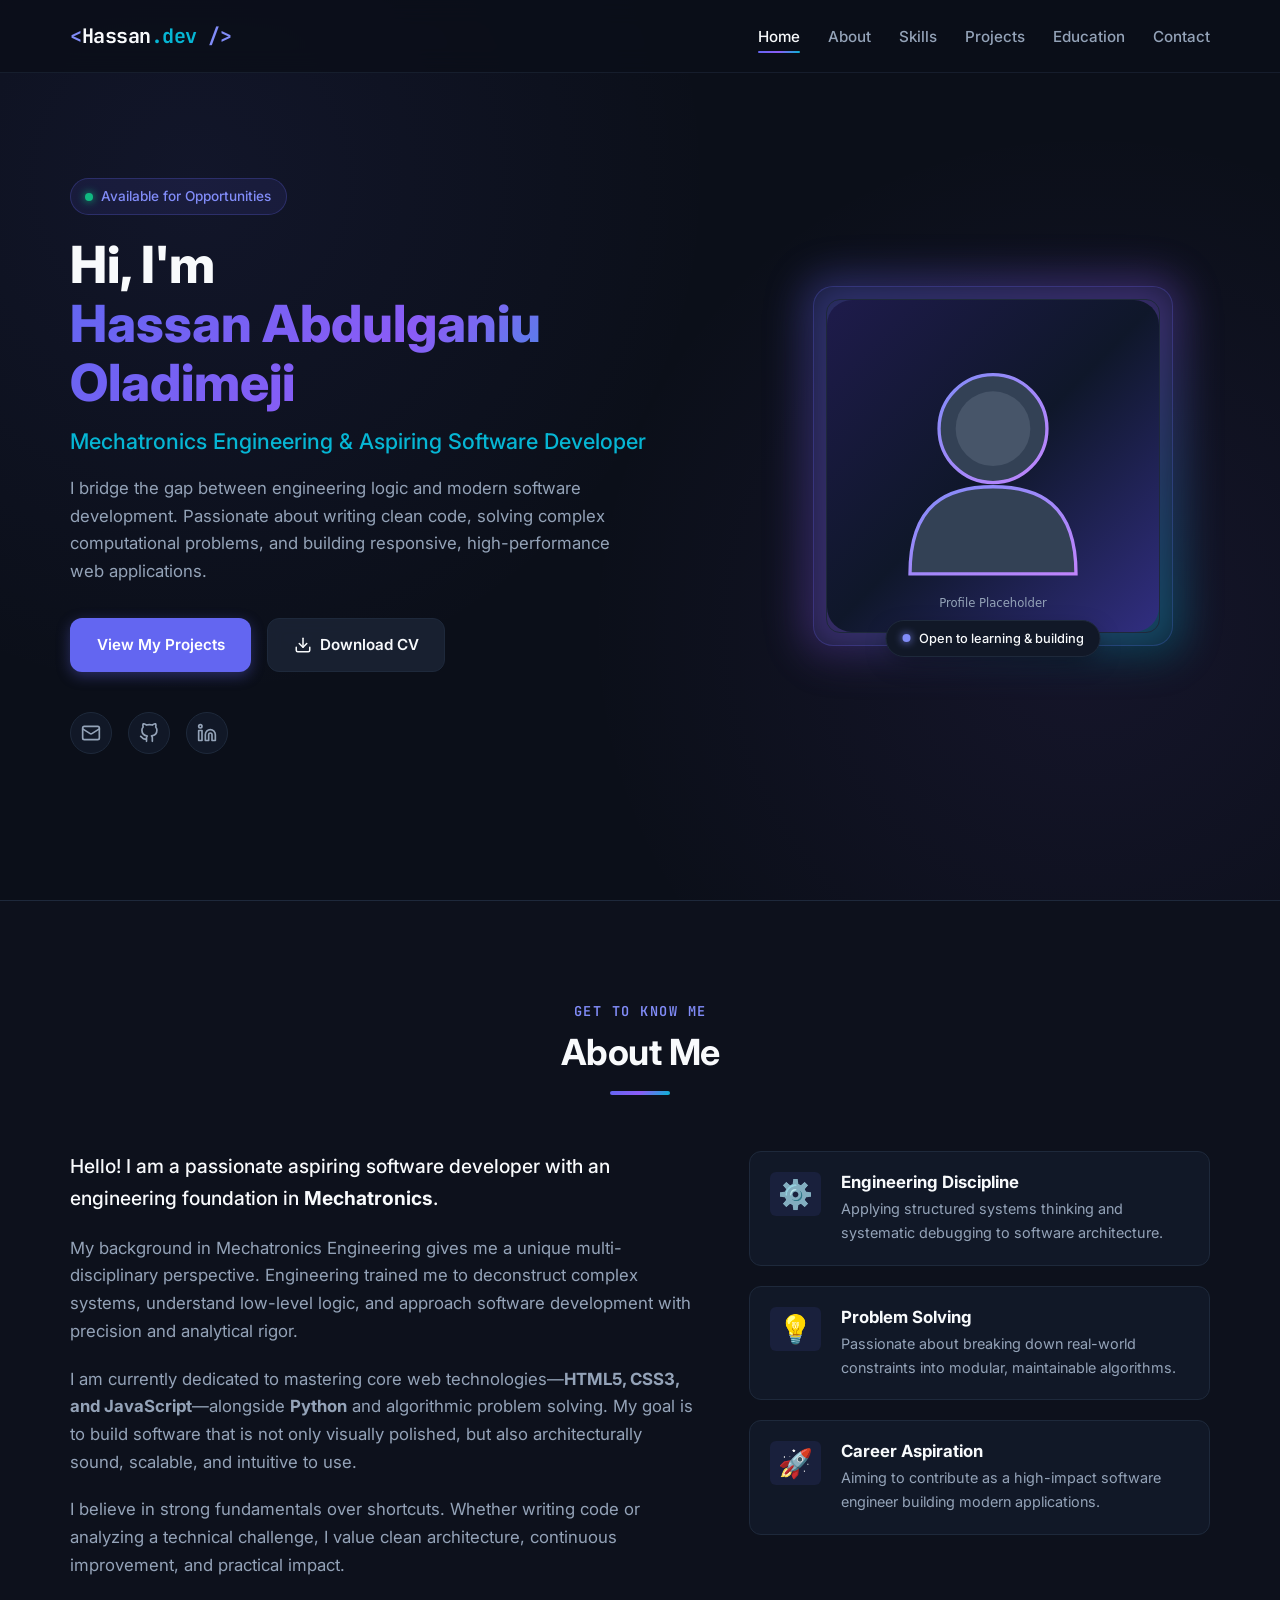
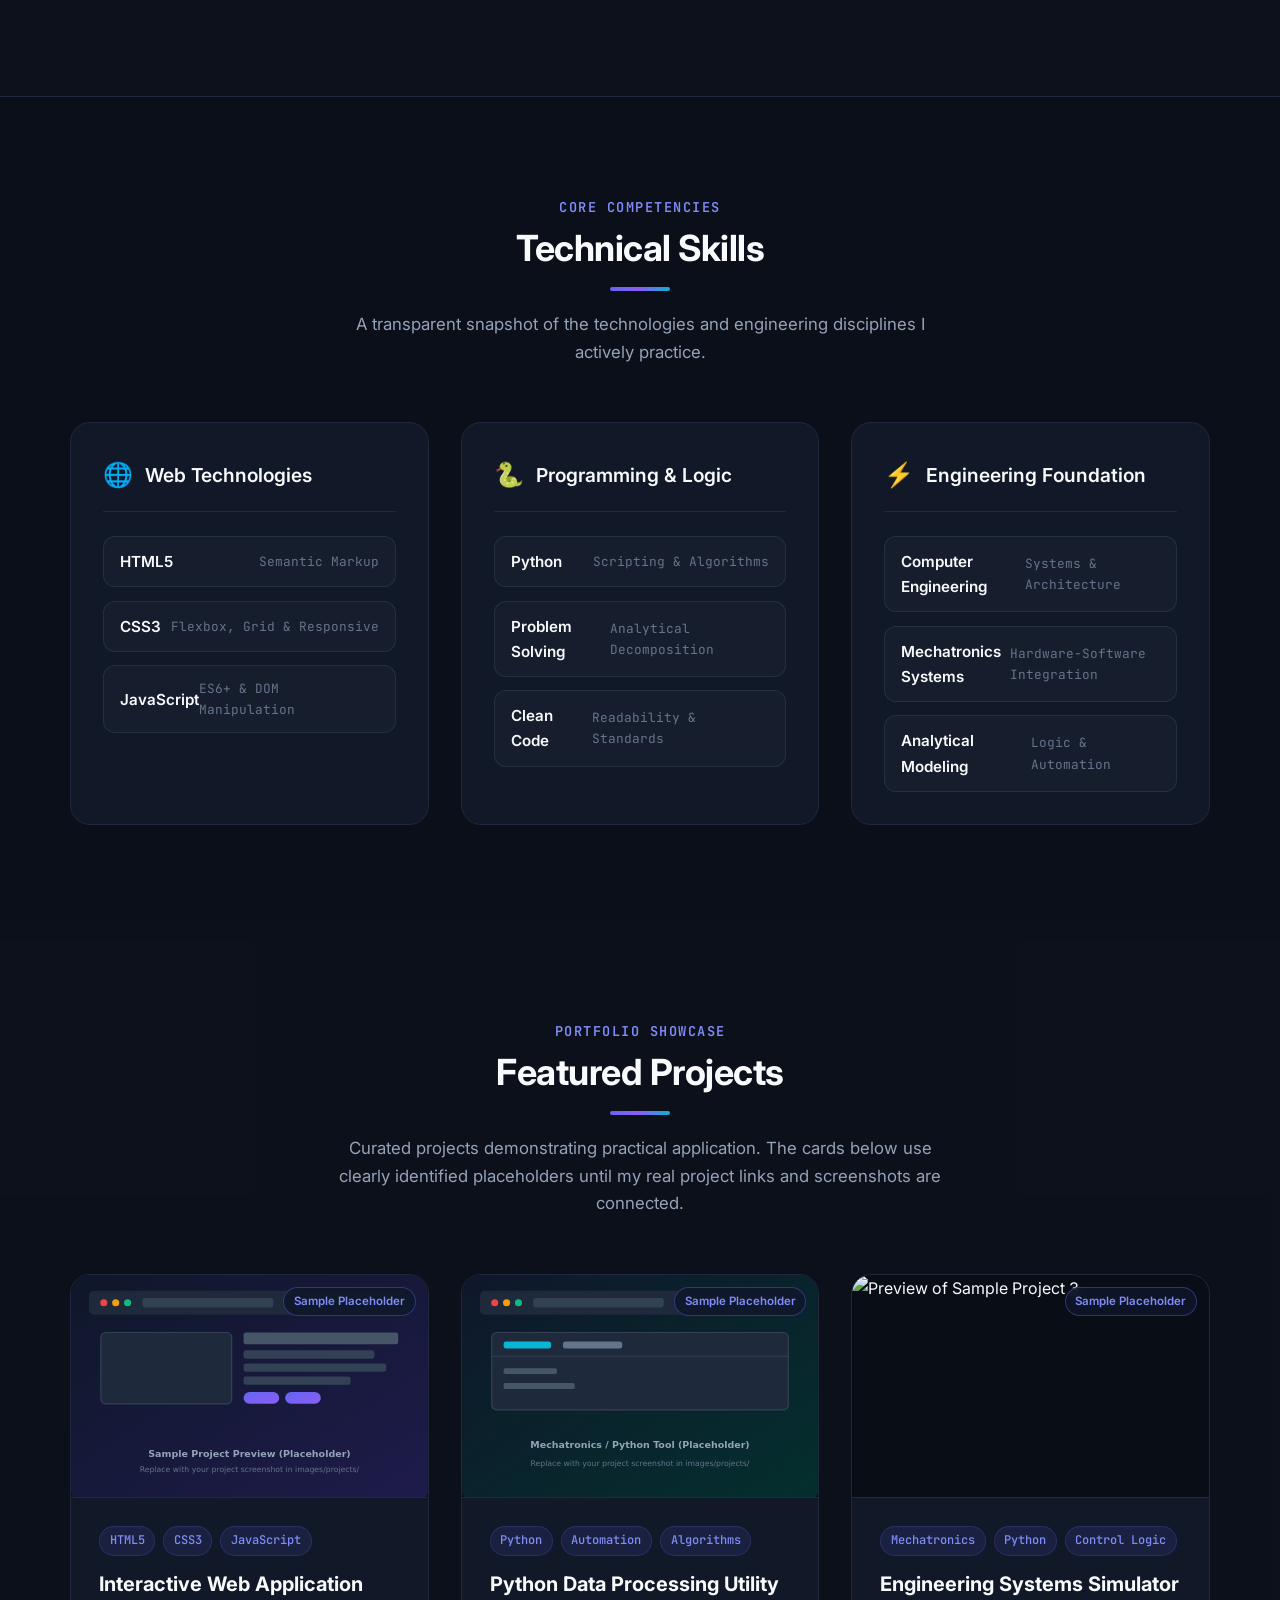
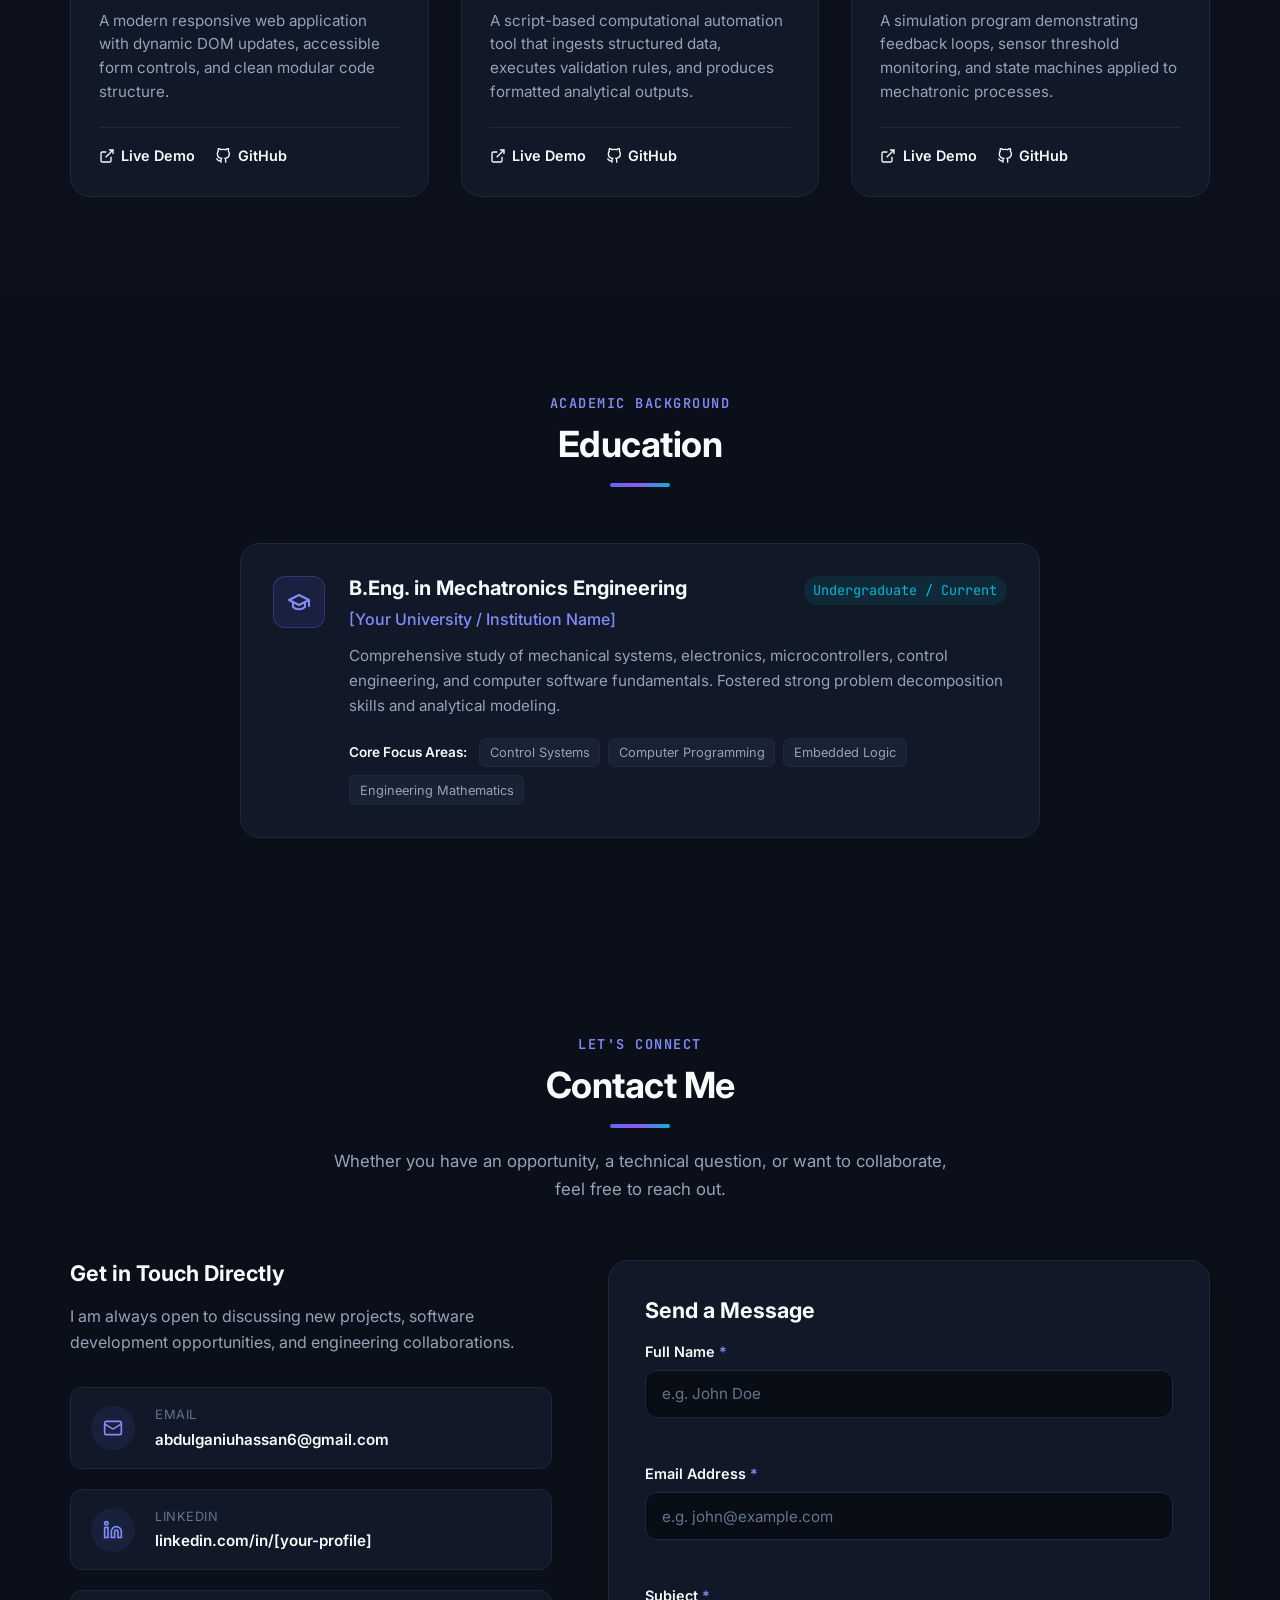
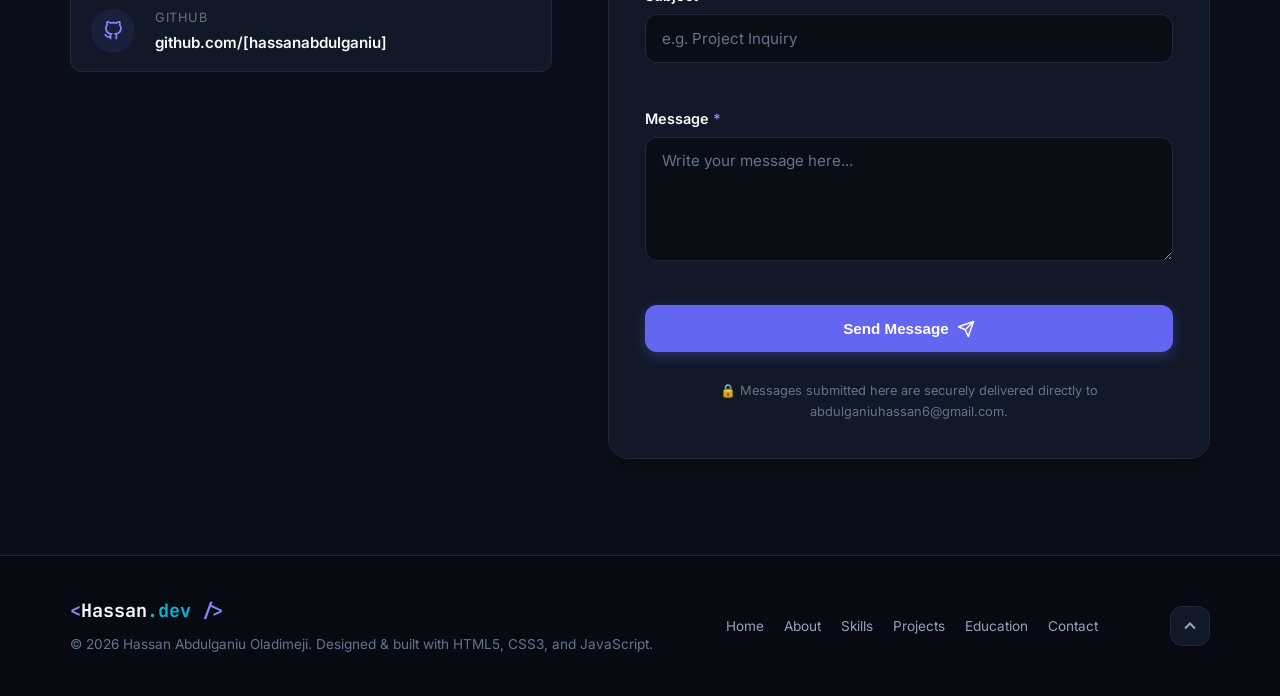
==== index.html @ 5cf3d789 "Initial commit: Personal developer portfolio website" ====
<!DOCTYPE html>
<html lang="en">
<head>
  <meta charset="UTF-8">
  <meta name="viewport" content="width=device-width, initial-scale=1.0">
  <meta name="description" content="Portfolio of Hassan Abdulganiu Oladimeji - Mechatronics Engineering & Aspiring Software Developer">
  <meta name="keywords" content="Hassan Abdulganiu Oladimeji, Portfolio, Software Developer, Mechatronics, Web Development, Python, JavaScript">
  <meta name="author" content="Hassan Abdulganiu Oladimeji">
  <title>Hassan Abdulganiu Oladimeji | Portfolio</title>
  
  <!-- Google Fonts: Inter -->
  <link rel="preconnect" href="https://fonts.googleapis.com">
  <link rel="preconnect" href="https://fonts.gstatic.com" crossorigin>
  <link href="https://fonts.googleapis.com/css2?family=Inter:wght@300;400;500;600;700;800&family=JetBrains+Mono:wght@400;500&display=swap" rel="stylesheet">
  
  <!-- Core Stylesheet -->
  <link rel="stylesheet" href="css/style.css">
</head>
<body>

  <!-- ========================================================= -->
  <!-- NAVIGATION BAR                                            -->
  <!-- ========================================================= -->
  <header class="header" id="header">
    <div class="container nav-container">
      <a href="#home" class="logo" aria-label="Homepage">
        <span class="logo-bracket">&lt;</span>Hassan<span class="logo-accent">.dev</span><span class="logo-bracket"> /&gt;</span>
      </a>

      <!-- Mobile Menu Toggle Button (Accessible) -->
      <button class="nav-toggle" id="navToggle" aria-label="Toggle navigation menu" aria-expanded="false" aria-controls="navMenu">
        <span class="hamburger-bar"></span>
        <span class="hamburger-bar"></span>
        <span class="hamburger-bar"></span>
      </button>

      <!-- Navigation Links -->
      <nav class="nav" id="navMenu">
        <ul class="nav-list">
          <li class="nav-item"><a href="#home" class="nav-link active">Home</a></li>
          <li class="nav-item"><a href="#about" class="nav-link">About</a></li>
          <li class="nav-item"><a href="#skills" class="nav-link">Skills</a></li>
          <li class="nav-item"><a href="#projects" class="nav-link">Projects</a></li>
          <li class="nav-item"><a href="#education" class="nav-link">Education</a></li>
          <li class="nav-item"><a href="#contact" class="nav-link">Contact</a></li>
        </ul>
      </nav>
    </div>
  </header>

  <main>
    <!-- ========================================================= -->
    <!-- HERO SECTION                                              -->
    <!-- ========================================================= -->
    <section class="hero-section" id="home">
      <div class="container hero-container">
        
        <div class="hero-content">
          <div class="hero-badge">
            <span class="badge-dot"></span>
            <span>Available for Opportunities</span>
          </div>

          <h1 class="hero-title">
            Hi, I'm <span class="text-gradient">Hassan Abdulganiu Oladimeji</span>
          </h1>

          <h2 class="hero-subtitle">
            Mechatronics Engineering &amp; Aspiring Software Developer
          </h2>

          <p class="hero-description">
            I bridge the gap between engineering logic and modern software development. 
            Passionate about writing clean code, solving complex computational problems, and 
            building responsive, high-performance web applications.
          </p>

          <div class="hero-actions">
            <a href="#projects" class="btn btn-primary">View My Projects</a>
            <!-- Placeholder for CV download until real CV file is added -->
            <a href="#contact" class="btn btn-secondary" id="downloadCvBtn" title="Contact me or replace with your CV file">
              <svg class="btn-icon" width="18" height="18" viewBox="0 0 24 24" fill="none" stroke="currentColor" stroke-width="2" stroke-linecap="round" stroke-linejoin="round">
                <path d="M21 15v4a2 2 0 0 1-2 2H5a2 2 0 0 1-2-2v-4"></path>
                <polyline points="7 10 12 15 17 10"></polyline>
                <line x1="12" y1="15" x2="12" y2="3"></line>
              </svg>
              Download CV
            </a>
          </div>

          <div class="hero-socials">
            <a href="https://mail.google.com/mail/?view=cm&fs=1&to=abdulganiuhassan6@gmail.com" target="_blank" rel="noopener noreferrer" class="social-link" aria-label="Send Email via Gmail" title="Send Email via Gmail">
              <svg width="20" height="20" viewBox="0 0 24 24" fill="none" stroke="currentColor" stroke-width="2" stroke-linecap="round" stroke-linejoin="round">
                <rect x="2" y="4" width="20" height="16" rx="2"></rect>
                <path d="m22 7-8.97 5.7a1.94 1.94 0 0 1-2.06 0L2 7"></path>
              </svg>
            </a>
            <!-- Placeholder links for LinkedIn & GitHub -->
            <a href="https://github.com/[your-username]" target="_blank" rel="noopener noreferrer" class="social-link" aria-label="GitHub Profile (Placeholder)">
              <svg width="20" height="20" viewBox="0 0 24 24" fill="none" stroke="currentColor" stroke-width="2" stroke-linecap="round" stroke-linejoin="round">
                <path d="M9 19c-5 1.5-5-2.5-7-3m14 6v-3.87a3.37 3.37 0 0 0-.94-2.61c3.14-.35 6.44-1.54 6.44-7A5.44 5.44 0 0 0 20 4.77 5.07 5.07 0 0 0 19.91 1S18.73.65 16 2.48a13.38 13.38 0 0 0-7 0C6.27.65 5.09 1 5.09 1A5.07 5.07 0 0 0 5 4.77a5.44 5.44 0 0 0-1.5 3.78c0 5.42 3.3 6.61 6.44 7A3.37 3.37 0 0 0 9 18.13V22"></path>
              </svg>
            </a>
            <a href="https://linkedin.com/in/[your-profile]" target="_blank" rel="noopener noreferrer" class="social-link" aria-label="LinkedIn Profile (Placeholder)">
              <svg width="20" height="20" viewBox="0 0 24 24" fill="none" stroke="currentColor" stroke-width="2" stroke-linecap="round" stroke-linejoin="round">
                <path d="M16 8a6 6 0 0 1 6 6v7h-4v-7a2 2 0 0 0-2-2 2 2 0 0 0-2 2v7h-4v-7a6 6 0 0 1 6-6z"></path>
                <rect x="2" y="9" width="4" height="12"></rect>
                <circle cx="4" cy="4" r="2"></circle>
              </svg>
            </a>
          </div>
        </div>

        <div class="hero-image-wrapper">
          <div class="profile-card">
            <div class="profile-glow"></div>
            <!-- Scalable avatar placeholder. Replace src with images/profile.jpg once available -->
            <img src="images/profile-placeholder.svg" alt="Hassan Abdulganiu Oladimeji - Developer Portrait" class="profile-img" width="360" height="360">
            <div class="profile-status-pill">
              <span class="status-indicator"></span>
              <span>Open to learning &amp; building</span>
            </div>
          </div>
        </div>

      </div>
    </section>

    <!-- ========================================================= -->
    <!-- ABOUT ME SECTION                                          -->
    <!-- ========================================================= -->
    <section class="section about-section" id="about">
      <div class="container">
        
        <div class="section-header">
          <p class="section-tag">Get To Know Me</p>
          <h2 class="section-title">About Me</h2>
          <div class="section-divider"></div>
        </div>

        <div class="about-grid">
          <div class="about-text">
            <p class="lead-text">
              Hello! I am a passionate aspiring software developer with an engineering foundation in 
              <strong>Mechatronics</strong>.
            </p>
            <p>
              My background in Mechatronics Engineering gives me a unique multi-disciplinary perspective. 
              Engineering trained me to deconstruct complex systems, understand low-level logic, and approach 
              software development with precision and analytical rigor.
            </p>
            <p>
              I am currently dedicated to mastering core web technologies—<strong>HTML5, CSS3, and JavaScript</strong>—alongside 
              <strong>Python</strong> and algorithmic problem solving. My goal is to build software that is not only 
              visually polished, but also architecturally sound, scalable, and intuitive to use.
            </p>
            <p>
              I believe in strong fundamentals over shortcuts. Whether writing code or analyzing a technical challenge, 
              I value clean architecture, continuous improvement, and practical impact.
            </p>
          </div>

          <div class="about-highlights">
            <div class="highlight-card">
              <div class="highlight-icon">⚙️</div>
              <div class="highlight-info">
                <h3>Engineering Discipline</h3>
                <p>Applying structured systems thinking and systematic debugging to software architecture.</p>
              </div>
            </div>

            <div class="highlight-card">
              <div class="highlight-icon">💡</div>
              <div class="highlight-info">
                <h3>Problem Solving</h3>
                <p>Passionate about breaking down real-world constraints into modular, maintainable algorithms.</p>
              </div>
            </div>

            <div class="highlight-card">
              <div class="highlight-icon">🚀</div>
              <div class="highlight-info">
                <h3>Career Aspiration</h3>
                <p>Aiming to contribute as a high-impact software engineer building modern applications.</p>
              </div>
            </div>
          </div>
        </div>

      </div>
    </section>

    <!-- ========================================================= -->
    <!-- SKILLS SECTION                                            -->
    <!-- ========================================================= -->
    <section class="section skills-section" id="skills">
      <div class="container">
        
        <div class="section-header">
          <p class="section-tag">Core Competencies</p>
          <h2 class="section-title">Technical Skills</h2>
          <div class="section-divider"></div>
          <p class="section-subtitle">A transparent snapshot of the technologies and engineering disciplines I actively practice.</p>
        </div>

        <div class="skills-grid">
          
          <!-- Web Development Category -->
          <div class="skill-category-card">
            <div class="category-header">
              <span class="category-icon">🌐</span>
              <h3 class="category-title">Web Technologies</h3>
            </div>
            <ul class="skill-tags-list">
              <li class="skill-pill">
                <span class="skill-name">HTML5</span>
                <span class="skill-level">Semantic Markup</span>
              </li>
              <li class="skill-pill">
                <span class="skill-name">CSS3</span>
                <span class="skill-level">Flexbox, Grid &amp; Responsive</span>
              </li>
              <li class="skill-pill">
                <span class="skill-name">JavaScript</span>
                <span class="skill-level">ES6+ &amp; DOM Manipulation</span>
              </li>
            </ul>
          </div>

          <!-- Programming & Logic Category -->
          <div class="skill-category-card">
            <div class="category-header">
              <span class="category-icon">🐍</span>
              <h3 class="category-title">Programming &amp; Logic</h3>
            </div>
            <ul class="skill-tags-list">
              <li class="skill-pill">
                <span class="skill-name">Python</span>
                <span class="skill-level">Scripting &amp; Algorithms</span>
              </li>
              <li class="skill-pill">
                <span class="skill-name">Problem Solving</span>
                <span class="skill-level">Analytical Decomposition</span>
              </li>
              <li class="skill-pill">
                <span class="skill-name">Clean Code</span>
                <span class="skill-level">Readability &amp; Standards</span>
              </li>
            </ul>
          </div>

          <!-- Engineering Category -->
          <div class="skill-category-card">
            <div class="category-header">
              <span class="category-icon">⚡</span>
              <h3 class="category-title">Engineering Foundation</h3>
            </div>
            <ul class="skill-tags-list">
              <li class="skill-pill">
                <span class="skill-name">Computer Engineering</span>
                <span class="skill-level">Systems &amp; Architecture</span>
              </li>
              <li class="skill-pill">
                <span class="skill-name">Mechatronics Systems</span>
                <span class="skill-level">Hardware-Software Integration</span>
              </li>
              <li class="skill-pill">
                <span class="skill-name">Analytical Modeling</span>
                <span class="skill-level">Logic &amp; Automation</span>
              </li>
            </ul>
          </div>

        </div>

      </div>
    </section>

    <!-- ========================================================= -->
    <!-- PROJECTS SECTION                                          -->
    <!-- ========================================================= -->
    <section class="section projects-section" id="projects">
      <div class="container">
        
        <div class="section-header">
          <p class="section-tag">Portfolio Showcase</p>
          <h2 class="section-title">Featured Projects</h2>
          <div class="section-divider"></div>
          <p class="section-subtitle">
            Curated projects demonstrating practical application. The cards below use clearly identified placeholders until my real project links and screenshots are connected.
          </p>
        </div>

        <div class="projects-grid">
          
          <!-- Project Card 1 (Sample Placeholder) -->
          <article class="project-card">
            <div class="project-thumbnail-wrapper">
              <img src="images/projects/project-1.svg" alt="Preview of Sample Project 1" class="project-img" loading="lazy">
              <span class="project-status-badge">Sample Placeholder</span>
            </div>
            <div class="project-content">
              <div class="project-tech-stack">
                <span class="tech-tag">HTML5</span>
                <span class="tech-tag">CSS3</span>
                <span class="tech-tag">JavaScript</span>
              </div>
              <h3 class="project-title">Interactive Web Application</h3>
              <p class="project-description">
                A modern responsive web application with dynamic DOM updates, accessible form controls, and clean modular code structure.
              </p>
              <div class="project-links">
                <!-- Placeholder links - to be replaced with real URLs -->
                <a href="#" class="btn-link" title="Sample Demo Link" onclick="event.preventDefault(); alert('Placeholder: Link will connect to your real live demo.');">
                  <svg width="16" height="16" viewBox="0 0 24 24" fill="none" stroke="currentColor" stroke-width="2"><path d="M18 13v6a2 2 0 0 1-2 2H5a2 2 0 0 1-2-2V8a2 2 0 0 1 2-2h6"></path><polyline points="15 3 21 3 21 9"></polyline><line x1="10" y1="14" x2="21" y2="3"></line></svg>
                  Live Demo
                </a>
                <a href="#" class="btn-link" title="Sample GitHub Link" onclick="event.preventDefault(); alert('Placeholder: Link will connect to your real GitHub repository.');">
                  <svg width="16" height="16" viewBox="0 0 24 24" fill="none" stroke="currentColor" stroke-width="2"><path d="M9 19c-5 1.5-5-2.5-7-3m14 6v-3.87a3.37 3.37 0 0 0-.94-2.61c3.14-.35 6.44-1.54 6.44-7A5.44 5.44 0 0 0 20 4.77 5.07 5.07 0 0 0 19.91 1S18.73.65 16 2.48a13.38 13.38 0 0 0-7 0C6.27.65 5.09 1 5.09 1A5.07 5.07 0 0 0 5 4.77a5.44 5.44 0 0 0-1.5 3.78c0 5.42 3.3 6.61 6.44 7A3.37 3.37 0 0 0 9 18.13V22"></path></svg>
                  GitHub
                </a>
              </div>
            </div>
          </article>

          <!-- Project Card 2 (Sample Placeholder) -->
          <article class="project-card">
            <div class="project-thumbnail-wrapper">
              <img src="images/projects/project-2.svg" alt="Preview of Sample Project 2" class="project-img" loading="lazy">
              <span class="project-status-badge">Sample Placeholder</span>
            </div>
            <div class="project-content">
              <div class="project-tech-stack">
                <span class="tech-tag">Python</span>
                <span class="tech-tag">Automation</span>
                <span class="tech-tag">Algorithms</span>
              </div>
              <h3 class="project-title">Python Data Processing Utility</h3>
              <p class="project-description">
                A script-based computational automation tool that ingests structured data, executes validation rules, and produces formatted analytical outputs.
              </p>
              <div class="project-links">
                <a href="#" class="btn-link" onclick="event.preventDefault(); alert('Placeholder: Link will connect to your real live demo.');">
                  <svg width="16" height="16" viewBox="0 0 24 24" fill="none" stroke="currentColor" stroke-width="2"><path d="M18 13v6a2 2 0 0 1-2 2H5a2 2 0 0 1-2-2V8a2 2 0 0 1 2-2h6"></path><polyline points="15 3 21 3 21 9"></polyline><line x1="10" y1="14" x2="21" y2="3"></line></svg>
                  Live Demo
                </a>
                <a href="#" class="btn-link" onclick="event.preventDefault(); alert('Placeholder: Link will connect to your real GitHub repository.');">
                  <svg width="16" height="16" viewBox="0 0 24 24" fill="none" stroke="currentColor" stroke-width="2"><path d="M9 19c-5 1.5-5-2.5-7-3m14 6v-3.87a3.37 3.37 0 0 0-.94-2.61c3.14-.35 6.44-1.54 6.44-7A5.44 5.44 0 0 0 20 4.77 5.07 5.07 0 0 0 19.91 1S18.73.65 16 2.48a13.38 13.38 0 0 0-7 0C6.27.65 5.09 1 5.09 1A5.07 5.07 0 0 0 5 4.77a5.44 5.44 0 0 0-1.5 3.78c0 5.42 3.3 6.61 6.44 7A3.37 3.37 0 0 0 9 18.13V22"></path></svg>
                  GitHub
                </a>
              </div>
            </div>
          </article>

          <!-- Project Card 3 (Sample Placeholder) -->
          <article class="project-card">
            <div class="project-thumbnail-wrapper">
              <img src="images/projects/project-3.svg" alt="Preview of Sample Project 3" class="project-img" loading="lazy">
              <span class="project-status-badge">Sample Placeholder</span>
            </div>
            <div class="project-content">
              <div class="project-tech-stack">
                <span class="tech-tag">Mechatronics</span>
                <span class="tech-tag">Python</span>
                <span class="tech-tag">Control Logic</span>
              </div>
              <h3 class="project-title">Engineering Systems Simulator</h3>
              <p class="project-description">
                A simulation program demonstrating feedback loops, sensor threshold monitoring, and state machines applied to mechatronic processes.
              </p>
              <div class="project-links">
                <a href="#" class="btn-link" onclick="event.preventDefault(); alert('Placeholder: Link will connect to your real live demo.');">
                  <svg width="16" height="16" viewBox="0 0 24 24" fill="none" stroke="currentColor" stroke-width="2"><path d="M18 13v6a2 2 0 0 1-2 2H5a2 2 0 0 1-2-2V8a2 2 0 0 1 2-2h6"></path><polyline points="15 3 21 3 21 9"></polyline><line x1="10" y1="14" x2="21" y2="3"></line></svg>
                  Live Demo
                </a>
                <a href="#" class="btn-link" onclick="event.preventDefault(); alert('Placeholder: Link will connect to your real GitHub repository.');">
                  <svg width="16" height="16" viewBox="0 0 24 24" fill="none" stroke="currentColor" stroke-width="2"><path d="M9 19c-5 1.5-5-2.5-7-3m14 6v-3.87a3.37 3.37 0 0 0-.94-2.61c3.14-.35 6.44-1.54 6.44-7A5.44 5.44 0 0 0 20 4.77 5.07 5.07 0 0 0 19.91 1S18.73.65 16 2.48a13.38 13.38 0 0 0-7 0C6.27.65 5.09 1 5.09 1A5.07 5.07 0 0 0 5 4.77a5.44 5.44 0 0 0-1.5 3.78c0 5.42 3.3 6.61 6.44 7A3.37 3.37 0 0 0 9 18.13V22"></path></svg>
                  GitHub
                </a>
              </div>
            </div>
          </article>

        </div>

      </div>
    </section>

    <!-- ========================================================= -->
    <!-- EDUCATION SECTION                                         -->
    <!-- ========================================================= -->
    <section class="section education-section" id="education">
      <div class="container">
        
        <div class="section-header">
          <p class="section-tag">Academic Background</p>
          <h2 class="section-title">Education</h2>
          <div class="section-divider"></div>
        </div>

        <div class="education-wrapper">
          <div class="education-card">
            <div class="education-icon-box">
              <svg width="24" height="24" viewBox="0 0 24 24" fill="none" stroke="currentColor" stroke-width="2" stroke-linecap="round" stroke-linejoin="round">
                <path d="M22 10v6M2 10l10-5 10 5-10 5z"></path>
                <path d="M6 12v5c3 3 9 3 12 0v-5"></path>
              </svg>
            </div>
            
            <div class="education-content">
              <div class="education-heading">
                <!-- Replace [Degree Title] and [Institution Name] with your exact degree details -->
                <h3 class="degree-title">B.Eng. in Mechatronics Engineering</h3>
                <span class="education-period">Undergraduate / Current</span>
              </div>
              <h4 class="institution-name">[Your University / Institution Name]</h4>
              <p class="education-description">
                Comprehensive study of mechanical systems, electronics, microcontrollers, control engineering, 
                and computer software fundamentals. Fostered strong problem decomposition skills and analytical modeling.
              </p>
              <div class="coursework-tags">
                <span class="coursework-label">Core Focus Areas:</span>
                <span class="cw-tag">Control Systems</span>
                <span class="cw-tag">Computer Programming</span>
                <span class="cw-tag">Embedded Logic</span>
                <span class="cw-tag">Engineering Mathematics</span>
              </div>
            </div>
          </div>
        </div>

      </div>
    </section>

    <!-- ========================================================= -->
    <!-- CONTACT SECTION                                           -->
    <!-- ========================================================= -->
    <section class="section contact-section" id="contact">
      <div class="container">
        
        <div class="section-header">
          <p class="section-tag">Let's Connect</p>
          <h2 class="section-title">Contact Me</h2>
          <div class="section-divider"></div>
          <p class="section-subtitle">
            Whether you have an opportunity, a technical question, or want to collaborate, feel free to reach out.
          </p>
        </div>

        <div class="contact-grid">
          
          <!-- Contact Info Channels -->
          <div class="contact-info">
            <h3 class="contact-subtitle">Get in Touch Directly</h3>
            <p class="contact-text">
              I am always open to discussing new projects, software development opportunities, and engineering collaborations.
            </p>

            <div class="contact-methods">
              <div class="method-card">
                <div class="method-icon">
                  <svg width="20" height="20" viewBox="0 0 24 24" fill="none" stroke="currentColor" stroke-width="2">
                    <rect x="2" y="4" width="20" height="16" rx="2"></rect>
                    <path d="m22 7-8.97 5.7a1.94 1.94 0 0 1-2.06 0L2 7"></path>
                  </svg>
                </div>
                <div>
                  <span class="method-label">Email</span>
                  <a href="https://mail.google.com/mail/?view=cm&fs=1&to=abdulganiuhassan6@gmail.com" target="_blank" rel="noopener noreferrer" class="method-value" title="Open Gmail composer">abdulganiuhassan6@gmail.com</a>
                </div>
              </div>

              <div class="method-card">
                <div class="method-icon">
                  <svg width="20" height="20" viewBox="0 0 24 24" fill="none" stroke="currentColor" stroke-width="2">
                    <path d="M16 8a6 6 0 0 1 6 6v7h-4v-7a2 2 0 0 0-2-2 2 2 0 0 0-2 2v7h-4v-7a6 6 0 0 1 6-6z"></path>
                    <rect x="2" y="9" width="4" height="12"></rect>
                    <circle cx="4" cy="4" r="2"></circle>
                  </svg>
                </div>
                <div>
                  <span class="method-label">LinkedIn</span>
                  <!-- Placeholder: update with your LinkedIn profile URL -->
                  <a href="https://linkedin.com/in/[your-profile]" target="_blank" rel="noopener noreferrer" class="method-value">
                    linkedin.com/in/[your-profile]
                  </a>
                </div>
              </div>

              <div class="method-card">
                <div class="method-icon">
                  <svg width="20" height="20" viewBox="0 0 24 24" fill="none" stroke="currentColor" stroke-width="2">
                    <path d="M9 19c-5 1.5-5-2.5-7-3m14 6v-3.87a3.37 3.37 0 0 0-.94-2.61c3.14-.35 6.44-1.54 6.44-7A5.44 5.44 0 0 0 20 4.77 5.07 5.07 0 0 0 19.91 1S18.73.65 16 2.48a13.38 13.38 0 0 0-7 0C6.27.65 5.09 1 5.09 1A5.07 5.07 0 0 0 5 4.77a5.44 5.44 0 0 0-1.5 3.78c0 5.42 3.3 6.61 6.44 7A3.37 3.37 0 0 0 9 18.13V22"></path>
                  </svg>
                </div>
                <div>
                  <span class="method-label">GitHub</span>
                  <!-- Placeholder: update with your GitHub profile URL -->
                  <a href="https://github.com/[your-username]" target="_blank" rel="noopener noreferrer" class="method-value">
                    github.com/[hassanabdulganiu]
                  </a>
                </div>
              </div>
            </div>
          </div>

          <!-- Contact Form with Client-Side Validation -->
          <div class="contact-form-wrapper">
            <h3 class="contact-subtitle">Send a Message</h3>
            
            <form id="contactForm" class="contact-form" novalidate>
              <div class="form-group">
                <label for="userName">Full Name <span class="required-indicator">*</span></label>
                <input type="text" id="userName" name="name" class="form-control" placeholder="e.g. John Doe" required autocomplete="name">
                <span class="error-message" id="nameError"></span>
              </div>

              <div class="form-group">
                <label for="userEmail">Email Address <span class="required-indicator">*</span></label>
                <input type="email" id="userEmail" name="email" class="form-control" placeholder="e.g. john@example.com" required autocomplete="email">
                <span class="error-message" id="emailError"></span>
              </div>

              <div class="form-group">
                <label for="userSubject">Subject <span class="required-indicator">*</span></label>
                <input type="text" id="userSubject" name="subject" class="form-control" placeholder="e.g. Project Inquiry" required>
                <span class="error-message" id="subjectError"></span>
              </div>

              <div class="form-group">
                <label for="userMessage">Message <span class="required-indicator">*</span></label>
                <textarea id="userMessage" name="message" rows="5" class="form-control" placeholder="Write your message here..." required></textarea>
                <span class="error-message" id="messageError"></span>
              </div>

              <button type="submit" class="btn btn-primary btn-block" id="submitBtn">
                <span>Send Message</span>
                <svg width="18" height="18" viewBox="0 0 24 24" fill="none" stroke="currentColor" stroke-width="2" stroke-linecap="round" stroke-linejoin="round">
                  <line x1="22" y1="2" x2="11" y2="13"></line>
                  <polygon points="22 2 15 22 11 13 2 9 22 2"></polygon>
                </svg>
              </button>

              <!-- Form status feedback element -->
              <div id="formStatus" class="form-status" role="alert" aria-live="polite"></div>

              <p class="form-disclaimer">
                🔒 Messages submitted here are securely delivered directly to abdulganiuhassan6@gmail.com.
              </p>
            </form>
          </div>

        </div>

      </div>
    </section>
  </main>

  <!-- ========================================================= -->
  <!-- FOOTER                                                    -->
  <!-- ========================================================= -->
  <footer class="footer">
    <div class="container footer-container">
      <div class="footer-left">
        <a href="#home" class="footer-logo">
          <span class="logo-bracket">&lt;</span>Hassan<span class="logo-accent">.dev</span><span class="logo-bracket"> /&gt;</span>
        </a>
        <p class="footer-copy">
          &copy; 2026 Hassan Abdulganiu Oladimeji. Designed &amp; built with HTML5, CSS3, and JavaScript.
        </p>
      </div>

      <div class="footer-links">
        <a href="#home" class="footer-nav-link">Home</a>
        <a href="#about" class="footer-nav-link">About</a>
        <a href="#skills" class="footer-nav-link">Skills</a>
        <a href="#projects" class="footer-nav-link">Projects</a>
        <a href="#education" class="footer-nav-link">Education</a>
        <a href="#contact" class="footer-nav-link">Contact</a>
      </div>

      <a href="#home" class="back-to-top" aria-label="Back to top of page" title="Back to top">
        <svg width="20" height="20" viewBox="0 0 24 24" fill="none" stroke="currentColor" stroke-width="2.5">
          <polyline points="18 15 12 9 6 15"></polyline>
        </svg>
      </a>
    </div>
  </footer>

  <!-- Core JavaScript -->
  <script src="js/script.js"></script>
</body>
</html>
---- css/style.css ----
/* ==========================================================================
   PORTFOLIO DESIGN SYSTEM & STYLESHEET
   Author: Hassan Abdulganiu Oladimeji
   Tech: Pure CSS3 (Variables, Flexbox, Grid, Glassmorphism, Micro-interactions)
   ========================================================================== */

/* --------------------------------------------------------------------------
   1. CSS RESET & GLOBAL DEFAULTS
   -------------------------------------------------------------------------- */
*,
*::before,
*::after {
  margin: 0;
  padding: 0;
  box-sizing: border-box;
}

html {
  font-size: 16px;
  scroll-behavior: smooth;
  scroll-padding-top: 5rem; /* Prevents sticky nav from overlapping section titles */
  color-scheme: dark;
}

body {
  font-family: 'Inter', -apple-system, BlinkMacSystemFont, "Segoe UI", Roboto, sans-serif;
  background-color: var(--color-bg);
  color: var(--color-text-main);
  line-height: 1.65;
  overflow-x: hidden;
  -webkit-font-smoothing: antialiased;
  -moz-osx-font-smoothing: grayscale;
}

/* --------------------------------------------------------------------------
   2. DESIGN TOKENS (CSS VARIABLES)
   Centralizing colors, fonts, and transitions for easy maintenance.
   -------------------------------------------------------------------------- */
:root {
  /* Background Color Palette */
  --color-bg: #0b0f19;              /* Deep Midnight Navy */
  --color-surface: #111827;         /* Card background (Tailwind Slate 900) */
  --color-surface-hover: #1f2937;   /* Elevated card state on hover */
  --color-nav-bg: rgba(11, 15, 25, 0.85); /* Semi-transparent navbar */

  /* Accent & Gradient Palette */
  --color-primary: #6366f1;         /* Electric Indigo */
  --color-primary-light: #818cf8;   /* Light Indigo */
  --color-secondary: #8b5cf6;       /* Vibrant Purple */
  --color-cyan: #06b6d4;            /* Tech Cyan */
  --color-gradient: linear-gradient(135deg, #6366f1 0%, #8b5cf6 50%, #06b6d4 100%);
  --color-glow: rgba(99, 102, 241, 0.25);

  /* Typography Colors */
  --color-text-main: #f8fafc;       /* Crisp White */
  --color-text-muted: #94a3b8;      /* Muted Slate Gray */
  --color-text-dim: #64748b;        /* Darker Slate Gray */

  /* Borders & Dividers */
  --color-border: #1e293b;          /* Subtle Slate Border */
  --color-border-hover: rgba(99, 102, 241, 0.4);

  /* Status Colors */
  --color-success: #10b981;
  --color-error: #ef4444;

  /* Fonts */
  --font-mono: 'JetBrains Mono', Consolas, Monaco, monospace;

  /* Shadows */
  --shadow-sm: 0 2px 8px rgba(0, 0, 0, 0.3);
  --shadow-md: 0 8px 24px -4px rgba(0, 0, 0, 0.4);
  --shadow-lg: 0 16px 36px -6px rgba(0, 0, 0, 0.6);
  --shadow-glow: 0 0 30px rgba(99, 102, 241, 0.2);

  /* Border Radius */
  --radius-sm: 6px;
  --radius-md: 12px;
  --radius-lg: 20px;
  --radius-full: 9999px;

  /* Transitions */
  --transition-fast: 0.2s ease;
  --transition-normal: 0.3s cubic-bezier(0.4, 0, 0.2, 1);
}

/* --------------------------------------------------------------------------
   3. TYPOGRAPHY & REUSABLE BASE ELEMENTS
   -------------------------------------------------------------------------- */
h1, h2, h3, h4 {
  color: var(--color-text-main);
  font-weight: 700;
  line-height: 1.25;
}

p {
  color: var(--color-text-muted);
}

a {
  color: inherit;
  text-decoration: none;
  transition: color var(--transition-fast);
}

ul {
  list-style: none;
}

img {
  max-width: 100%;
  height: auto;
  display: block;
}

/* Container limits line width and centers content */
.container {
  width: 90%;
  max-width: 1140px;
  margin: 0 auto;
}

/* Section Spacing */
.section {
  padding: 6rem 0;
  position: relative;
}

/* Section Header Component */
.section-header {
  text-align: center;
  margin-bottom: 3.5rem;
}

.section-tag {
  display: inline-block;
  font-family: var(--font-mono);
  font-size: 0.85rem;
  font-weight: 600;
  color: var(--color-primary-light);
  text-transform: uppercase;
  letter-spacing: 1.5px;
  margin-bottom: 0.5rem;
}

.section-title {
  font-size: 2.25rem;
  letter-spacing: -0.5px;
}

.section-divider {
  width: 60px;
  height: 4px;
  background: var(--color-gradient);
  margin: 1rem auto 0;
  border-radius: var(--radius-full);
}

.section-subtitle {
  max-width: 620px;
  margin: 1.25rem auto 0;
  font-size: 1.05rem;
  color: var(--color-text-muted);
}

/* Gradient Text Effect */
.text-gradient {
  background: var(--color-gradient);
  -webkit-background-clip: text;
  -webkit-text-fill-color: transparent;
  display: inline-block;
}

/* --------------------------------------------------------------------------
   4. BUTTONS & INTERACTIVE ELEMENTS
   -------------------------------------------------------------------------- */
.btn {
  display: inline-flex;
  align-items: center;
  justify-content: center;
  gap: 0.5rem;
  font-weight: 600;
  font-size: 0.95rem;
  padding: 0.85rem 1.6rem;
  border-radius: var(--radius-md);
  cursor: pointer;
  border: 1px solid transparent;
  transition: all var(--transition-normal);
  white-space: nowrap;
}

.btn-primary {
  background: var(--color-primary);
  color: #ffffff;
  box-shadow: 0 4px 14px rgba(99, 102, 241, 0.35);
}

.btn-primary:hover {
  background: #4f46e5;
  transform: translateY(-2px);
  box-shadow: 0 8px 22px rgba(99, 102, 241, 0.45);
}

.btn-secondary {
  background: rgba(30, 41, 59, 0.7);
  color: var(--color-text-main);
  border-color: var(--color-border);
  backdrop-filter: blur(8px);
}

.btn-secondary:hover {
  background: var(--color-surface-hover);
  border-color: var(--color-primary-light);
  transform: translateY(-2px);
  color: #ffffff;
}

.btn-block {
  width: 100%;
}

.btn-icon {
  flex-shrink: 0;
}

/* --------------------------------------------------------------------------
   5. HEADER & NAVIGATION (Glassmorphism & Sticky)
   -------------------------------------------------------------------------- */
.header {
  position: fixed;
  top: 0;
  left: 0;
  width: 100%;
  z-index: 1000;
  background-color: var(--color-nav-bg);
  backdrop-filter: blur(12px);
  -webkit-backdrop-filter: blur(12px);
  border-bottom: 1px solid rgba(30, 41, 59, 0.6);
  transition: all var(--transition-normal);
}

.nav-container {
  display: flex;
  align-items: center;
  justify-content: space-between;
  height: 4.5rem;
}

/* Logo styling */
.logo {
  font-family: var(--font-mono);
  font-size: 1.25rem;
  font-weight: 700;
  color: var(--color-text-main);
  letter-spacing: -0.5px;
}

.logo-bracket {
  color: var(--color-primary-light);
}

.logo-accent {
  color: var(--color-cyan);
}

/* Nav Menu */
.nav-list {
  display: flex;
  align-items: center;
  gap: 1.75rem;
}

.nav-link {
  font-size: 0.95rem;
  font-weight: 500;
  color: var(--color-text-muted);
  position: relative;
  padding: 0.25rem 0;
}

.nav-link::after {
  content: '';
  position: absolute;
  bottom: -3px;
  left: 0;
  width: 0%;
  height: 2px;
  background: var(--color-gradient);
  transition: width var(--transition-fast);
  border-radius: var(--radius-full);
}

.nav-link:hover,
.nav-link.active {
  color: var(--color-text-main);
}

.nav-link:hover::after,
.nav-link.active::after {
  width: 100%;
}

/* Mobile Toggle Hamburger Button (Hidden by default on Desktop) */
.nav-toggle {
  display: none;
  background: transparent;
  border: none;
  cursor: pointer;
  padding: 0.5rem;
  flex-direction: column;
  gap: 6px;
  z-index: 1001;
}

.hamburger-bar {
  display: block;
  width: 26px;
  height: 2px;
  background-color: var(--color-text-main);
  border-radius: 2px;
  transition: transform var(--transition-normal), opacity var(--transition-normal);
}

/* --------------------------------------------------------------------------
   6. HERO SECTION
   -------------------------------------------------------------------------- */
.hero-section {
  min-height: 100vh;
  display: flex;
  align-items: center;
  padding-top: 6rem;
  padding-bottom: 4rem;
  background: radial-gradient(circle at 15% 20%, rgba(99, 102, 241, 0.08) 0%, transparent 40%),
              radial-gradient(circle at 85% 70%, rgba(139, 92, 246, 0.08) 0%, transparent 40%);
}

.hero-container {
  display: grid;
  grid-template-columns: 1.2fr 0.8fr;
  align-items: center;
  gap: 3.5rem;
}

.hero-badge {
  display: inline-flex;
  align-items: center;
  gap: 0.5rem;
  background: rgba(99, 102, 241, 0.1);
  border: 1px solid rgba(99, 102, 241, 0.25);
  padding: 0.4rem 0.9rem;
  border-radius: var(--radius-full);
  font-size: 0.85rem;
  font-weight: 500;
  color: var(--color-primary-light);
  margin-bottom: 1.25rem;
}

.badge-dot {
  width: 8px;
  height: 8px;
  background-color: var(--color-success);
  border-radius: 50%;
  box-shadow: 0 0 8px var(--color-success);
}

.hero-title {
  font-size: clamp(2.2rem, 4vw, 3.25rem);
  font-weight: 800;
  line-height: 1.15;
  margin-bottom: 1rem;
}

.hero-subtitle {
  font-size: 1.35rem;
  font-weight: 500;
  color: var(--color-cyan);
  margin-bottom: 1.25rem;
}

.hero-description {
  font-size: 1.05rem;
  max-width: 540px;
  margin-bottom: 2rem;
  color: var(--color-text-muted);
}

.hero-actions {
  display: flex;
  flex-wrap: wrap;
  gap: 1rem;
  margin-bottom: 2.5rem;
}

.hero-socials {
  display: flex;
  align-items: center;
  gap: 1rem;
}

.social-link {
  display: flex;
  align-items: center;
  justify-content: center;
  width: 42px;
  height: 42px;
  border-radius: 50%;
  background: var(--color-surface);
  border: 1px solid var(--color-border);
  color: var(--color-text-muted);
  transition: all var(--transition-normal);
}

.social-link:hover {
  color: #ffffff;
  border-color: var(--color-primary-light);
  background: var(--color-primary);
  transform: translateY(-3px);
  box-shadow: var(--shadow-glow);
}

/* Profile Photo Container */
.hero-image-wrapper {
  display: flex;
  justify-content: center;
  position: relative;
}

.profile-card {
  position: relative;
  width: 100%;
  max-width: 360px;
  border-radius: var(--radius-lg);
  padding: 12px;
  background: rgba(17, 24, 39, 0.7);
  border: 1px solid rgba(99, 102, 241, 0.25);
  box-shadow: var(--shadow-lg);
  backdrop-filter: blur(10px);
}

.profile-glow {
  position: absolute;
  top: -10px;
  left: -10px;
  right: -10px;
  bottom: -10px;
  background: var(--color-gradient);
  border-radius: calc(var(--radius-lg) + 6px);
  z-index: -1;
  opacity: 0.35;
  filter: blur(20px);
  transition: opacity var(--transition-normal);
}

.profile-card:hover .profile-glow {
  opacity: 0.6;
}

.profile-img {
  width: 100%;
  aspect-ratio: 1 / 1;
  object-fit: cover;
  border-radius: calc(var(--radius-lg) - 6px);
  border: 1px solid var(--color-border);
}

.profile-status-pill {
  position: absolute;
  bottom: -12px;
  left: 50%;
  transform: translateX(-50%);
  display: flex;
  align-items: center;
  gap: 0.5rem;
  background: var(--color-surface);
  border: 1px solid var(--color-border);
  padding: 0.45rem 1rem;
  border-radius: var(--radius-full);
  font-size: 0.8rem;
  font-weight: 500;
  color: var(--color-text-main);
  box-shadow: var(--shadow-md);
  white-space: nowrap;
}

.status-indicator {
  width: 8px;
  height: 8px;
  background-color: var(--color-primary-light);
  border-radius: 50%;
  box-shadow: 0 0 8px var(--color-primary-light);
}

/* --------------------------------------------------------------------------
   7. ABOUT ME SECTION
   -------------------------------------------------------------------------- */
.about-section {
  background-color: rgba(17, 24, 39, 0.3);
  border-top: 1px solid var(--color-border);
  border-bottom: 1px solid var(--color-border);
}

.about-grid {
  display: grid;
  grid-template-columns: 1.15fr 0.85fr;
  gap: 3.5rem;
  align-items: start;
}

.about-text p {
  margin-bottom: 1.25rem;
  font-size: 1.05rem;
}

.about-text .lead-text {
  font-size: 1.2rem;
  color: var(--color-text-main);
  font-weight: 500;
}

.about-highlights {
  display: flex;
  flex-direction: column;
  gap: 1.25rem;
}

.highlight-card {
  display: flex;
  align-items: flex-start;
  gap: 1.25rem;
  padding: 1.25rem;
  background: var(--color-surface);
  border: 1px solid var(--color-border);
  border-radius: var(--radius-md);
  transition: all var(--transition-normal);
}

.highlight-card:hover {
  border-color: var(--color-border-hover);
  transform: translateX(6px);
  background: var(--color-surface-hover);
}

.highlight-icon {
  font-size: 1.75rem;
  padding: 0.5rem;
  background: rgba(99, 102, 241, 0.1);
  border-radius: var(--radius-sm);
  line-height: 1;
}

.highlight-info h3 {
  font-size: 1.05rem;
  margin-bottom: 0.25rem;
}

.highlight-info p {
  font-size: 0.9rem;
  color: var(--color-text-muted);
  margin: 0;
}

/* --------------------------------------------------------------------------
   8. SKILLS SECTION
   Progress-free, clean badge/card system.
   -------------------------------------------------------------------------- */
.skills-grid {
  display: grid;
  grid-template-columns: repeat(auto-fit, minmax(300px, 1fr));
  gap: 2rem;
}

.skill-category-card {
  background: var(--color-surface);
  border: 1px solid var(--color-border);
  border-radius: var(--radius-lg);
  padding: 2rem;
  transition: all var(--transition-normal);
}

.skill-category-card:hover {
  border-color: var(--color-primary-light);
  transform: translateY(-4px);
  box-shadow: var(--shadow-glow);
}

.category-header {
  display: flex;
  align-items: center;
  gap: 0.75rem;
  margin-bottom: 1.5rem;
  padding-bottom: 1rem;
  border-bottom: 1px solid var(--color-border);
}

.category-icon {
  font-size: 1.5rem;
}

.category-title {
  font-size: 1.2rem;
  font-weight: 600;
}

.skill-tags-list {
  display: flex;
  flex-direction: column;
  gap: 0.85rem;
}

.skill-pill {
  display: flex;
  align-items: center;
  justify-content: space-between;
  padding: 0.75rem 1rem;
  background: rgba(30, 41, 59, 0.4);
  border: 1px solid rgba(51, 65, 85, 0.5);
  border-radius: var(--radius-md);
  transition: all var(--transition-fast);
}

.skill-pill:hover {
  background: rgba(99, 102, 241, 0.1);
  border-color: var(--color-primary-light);
  transform: translateX(4px);
}

.skill-name {
  font-weight: 600;
  color: var(--color-text-main);
  font-size: 0.95rem;
}

.skill-level {
  font-size: 0.8rem;
  color: var(--color-text-dim);
  font-family: var(--font-mono);
}

/* --------------------------------------------------------------------------
   9. PROJECTS SECTION
   -------------------------------------------------------------------------- */
.projects-section {
  background-color: rgba(17, 24, 39, 0.2);
}

.projects-grid {
  display: grid;
  grid-template-columns: repeat(auto-fit, minmax(320px, 1fr));
  gap: 2rem;
}

.project-card {
  background: var(--color-surface);
  border: 1px solid var(--color-border);
  border-radius: var(--radius-lg);
  overflow: hidden;
  display: flex;
  flex-direction: column;
  transition: all var(--transition-normal);
}

.project-card:hover {
  transform: translateY(-6px);
  border-color: var(--color-primary-light);
  box-shadow: var(--shadow-lg), var(--shadow-glow);
}

.project-thumbnail-wrapper {
  position: relative;
  width: 100%;
  aspect-ratio: 16 / 10;
  overflow: hidden;
  background: #090d16;
  border-bottom: 1px solid var(--color-border);
}

.project-img {
  width: 100%;
  height: 100%;
  object-fit: cover;
  transition: transform 0.4s ease;
}

.project-card:hover .project-img {
  transform: scale(1.04);
}

.project-status-badge {
  position: absolute;
  top: 12px;
  right: 12px;
  font-size: 0.72rem;
  font-weight: 600;
  background: rgba(15, 23, 42, 0.85);
  color: var(--color-primary-light);
  border: 1px solid rgba(99, 102, 241, 0.4);
  padding: 0.25rem 0.6rem;
  border-radius: var(--radius-full);
  backdrop-filter: blur(4px);
}

.project-content {
  padding: 1.75rem;
  display: flex;
  flex-direction: column;
  flex-grow: 1;
}

.project-tech-stack {
  display: flex;
  flex-wrap: wrap;
  gap: 0.5rem;
  margin-bottom: 1rem;
}

.tech-tag {
  font-size: 0.75rem;
  font-family: var(--font-mono);
  font-weight: 500;
  padding: 0.25rem 0.6rem;
  border-radius: var(--radius-full);
  background: rgba(99, 102, 241, 0.12);
  color: var(--color-primary-light);
  border: 1px solid rgba(99, 102, 241, 0.2);
}

.project-title {
  font-size: 1.25rem;
  margin-bottom: 0.75rem;
}

.project-description {
  font-size: 0.95rem;
  color: var(--color-text-muted);
  line-height: 1.55;
  margin-bottom: 1.5rem;
  flex-grow: 1;
}

.project-links {
  display: flex;
  align-items: center;
  gap: 1.25rem;
  padding-top: 1rem;
  border-top: 1px solid var(--color-border);
}

.btn-link {
  display: inline-flex;
  align-items: center;
  gap: 0.4rem;
  font-size: 0.9rem;
  font-weight: 600;
  color: var(--color-text-main);
  transition: color var(--transition-fast);
}

.btn-link:hover {
  color: var(--color-primary-light);
}

/* --------------------------------------------------------------------------
   10. EDUCATION SECTION
   -------------------------------------------------------------------------- */
.education-wrapper {
  max-width: 800px;
  margin: 0 auto;
}

.education-card {
  display: flex;
  align-items: flex-start;
  gap: 1.5rem;
  background: var(--color-surface);
  border: 1px solid var(--color-border);
  border-radius: var(--radius-lg);
  padding: 2rem;
  transition: all var(--transition-normal);
}

.education-card:hover {
  border-color: var(--color-border-hover);
  box-shadow: var(--shadow-md);
}

.education-icon-box {
  width: 52px;
  height: 52px;
  border-radius: var(--radius-md);
  background: rgba(99, 102, 241, 0.12);
  border: 1px solid rgba(99, 102, 241, 0.3);
  display: flex;
  align-items: center;
  justify-content: center;
  color: var(--color-primary-light);
  flex-shrink: 0;
}

.education-content {
  flex-grow: 1;
}

.education-heading {
  display: flex;
  align-items: baseline;
  justify-content: space-between;
  gap: 1rem;
  margin-bottom: 0.25rem;
  flex-wrap: wrap;
}

.degree-title {
  font-size: 1.25rem;
}

.education-period {
  font-size: 0.85rem;
  font-family: var(--font-mono);
  color: var(--color-cyan);
  background: rgba(6, 182, 212, 0.1);
  padding: 0.2rem 0.6rem;
  border-radius: var(--radius-full);
}

.institution-name {
  font-size: 1rem;
  color: var(--color-primary-light);
  font-weight: 500;
  margin-bottom: 0.85rem;
}

.education-description {
  font-size: 0.95rem;
  margin-bottom: 1.25rem;
}

.coursework-tags {
  display: flex;
  flex-wrap: wrap;
  align-items: center;
  gap: 0.5rem;
}

.coursework-label {
  font-size: 0.85rem;
  font-weight: 600;
  color: var(--color-text-main);
  margin-right: 0.25rem;
}

.cw-tag {
  font-size: 0.8rem;
  padding: 0.2rem 0.6rem;
  background: rgba(30, 41, 59, 0.6);
  border: 1px solid var(--color-border);
  border-radius: var(--radius-sm);
  color: var(--color-text-muted);
}

/* --------------------------------------------------------------------------
   11. CONTACT SECTION & FORM
   -------------------------------------------------------------------------- */
.contact-grid {
  display: grid;
  grid-template-columns: 1fr 1.25fr;
  gap: 3.5rem;
  align-items: start;
}

.contact-subtitle {
  font-size: 1.35rem;
  margin-bottom: 1rem;
}

.contact-text {
  font-size: 1rem;
  margin-bottom: 2rem;
}

.contact-methods {
  display: flex;
  flex-direction: column;
  gap: 1.25rem;
}

.method-card {
  display: flex;
  align-items: center;
  gap: 1.25rem;
  padding: 1rem 1.25rem;
  background: var(--color-surface);
  border: 1px solid var(--color-border);
  border-radius: var(--radius-md);
  transition: all var(--transition-fast);
}

.method-card:hover {
  border-color: var(--color-border-hover);
  background: var(--color-surface-hover);
}

.method-icon {
  width: 44px;
  height: 44px;
  border-radius: 50%;
  background: rgba(99, 102, 241, 0.1);
  color: var(--color-primary-light);
  display: flex;
  align-items: center;
  justify-content: center;
  flex-shrink: 0;
}

.method-label {
  display: block;
  font-size: 0.8rem;
  color: var(--color-text-dim);
  text-transform: uppercase;
  letter-spacing: 0.5px;
}

.method-value {
  font-size: 0.95rem;
  font-weight: 600;
  color: var(--color-text-main);
}

.method-value:hover {
  color: var(--color-primary-light);
}

/* Form Styles */
.contact-form-wrapper {
  background: var(--color-surface);
  border: 1px solid var(--color-border);
  border-radius: var(--radius-lg);
  padding: 2.25rem;
  box-shadow: var(--shadow-md);
}

.contact-form {
  display: flex;
  flex-direction: column;
  gap: 1.25rem;
}

.form-group {
  display: flex;
  flex-direction: column;
  gap: 0.4rem;
}

label {
  font-size: 0.9rem;
  font-weight: 600;
  color: var(--color-text-main);
}

.required-indicator {
  color: var(--color-primary-light);
}

.form-control {
  width: 100%;
  padding: 0.85rem 1rem;
  background: #090d16;
  border: 1px solid var(--color-border);
  border-radius: var(--radius-md);
  color: var(--color-text-main);
  font-family: inherit;
  font-size: 0.95rem;
  transition: all var(--transition-fast);
}

.form-control::placeholder {
  color: var(--color-text-dim);
}

.form-control:focus {
  outline: none;
  border-color: var(--color-primary);
  box-shadow: 0 0 0 3px rgba(99, 102, 241, 0.2);
}

/* Field Validation Error State */
.form-control.input-error {
  border-color: var(--color-error);
  box-shadow: 0 0 0 3px rgba(239, 68, 68, 0.15);
}

.error-message {
  font-size: 0.8rem;
  color: var(--color-error);
  min-height: 1.1rem;
}

/* Status message banner */
.form-status {
  padding: 0;
  border-radius: var(--radius-md);
  font-size: 0.9rem;
  transition: all var(--transition-normal);
  display: none;
}

.form-status.show {
  display: block;
  padding: 0.85rem 1rem;
}

.form-status.success {
  background: rgba(16, 185, 129, 0.12);
  border: 1px solid rgba(16, 185, 129, 0.3);
  color: #34d399;
}

.form-status.error {
  background: rgba(239, 68, 68, 0.12);
  border: 1px solid rgba(239, 68, 68, 0.3);
  color: #f87171;
}

.form-disclaimer {
  font-size: 0.8rem;
  color: var(--color-text-dim);
  text-align: center;
  margin-top: 0.5rem;
}

/* --------------------------------------------------------------------------
   12. FOOTER
   -------------------------------------------------------------------------- */
.footer {
  border-top: 1px solid var(--color-border);
  background-color: #070a12;
  padding: 2.5rem 0;
}

.footer-container {
  display: flex;
  align-items: center;
  justify-content: space-between;
  flex-wrap: wrap;
  gap: 1.5rem;
}

.footer-logo {
  font-family: var(--font-mono);
  font-size: 1.15rem;
  font-weight: 700;
  color: var(--color-text-main);
  display: inline-block;
  margin-bottom: 0.4rem;
}

.footer-copy {
  font-size: 0.85rem;
  color: var(--color-text-dim);
}

.footer-links {
  display: flex;
  gap: 1.25rem;
  flex-wrap: wrap;
}

.footer-nav-link {
  font-size: 0.85rem;
  color: var(--color-text-muted);
}

.footer-nav-link:hover {
  color: var(--color-primary-light);
}

.back-to-top {
  display: flex;
  align-items: center;
  justify-content: center;
  width: 40px;
  height: 40px;
  border-radius: var(--radius-md);
  background: var(--color-surface);
  border: 1px solid var(--color-border);
  color: var(--color-text-muted);
  transition: all var(--transition-normal);
}

.back-to-top:hover {
  color: #ffffff;
  background: var(--color-primary);
  border-color: var(--color-primary);
  transform: translateY(-3px);
}

/* ==========================================================================
   13. RESPONSIVE DESIGN (MEDIA QUERIES)
   Ensuring flawless presentation across tablets, mobile phones, and small screens.
   ========================================================================== */

/* --------------------------------------------------------------------------
   A. TABLET SCREENS (max-width: 992px)
   -------------------------------------------------------------------------- */
@media screen and (max-width: 992px) {
  .hero-container {
    grid-template-columns: 1fr;
    text-align: center;
    gap: 3rem;
  }

  .hero-content {
    order: 1;
    display: flex;
    flex-direction: column;
    align-items: center;
  }

  .hero-description {
    margin-left: auto;
    margin-right: auto;
  }

  .hero-actions {
    justify-content: center;
  }

  .hero-image-wrapper {
    order: 2;
  }

  .profile-card {
    max-width: 300px;
  }

  .about-grid {
    grid-template-columns: 1fr;
    gap: 2.5rem;
  }

  .contact-grid {
    grid-template-columns: 1fr;
    gap: 2.5rem;
  }

  .section {
    padding: 5rem 0;
  }
}

/* --------------------------------------------------------------------------
   B. MOBILE DEVICES (max-width: 768px)
   -------------------------------------------------------------------------- */
@media screen and (max-width: 768px) {
  /* Show hamburger toggle button */
  .nav-toggle {
    display: flex;
  }

  /* Hamburger transformation into an 'X' when open */
  .nav-toggle.active .hamburger-bar:nth-child(1) {
    transform: translateY(8px) rotate(45deg);
  }

  .nav-toggle.active .hamburger-bar:nth-child(2) {
    opacity: 0;
  }

  .nav-toggle.active .hamburger-bar:nth-child(3) {
    transform: translateY(-8px) rotate(-45deg);
  }

  /* Convert navigation into a sliding mobile drawer */
  .nav {
    position: fixed;
    top: 4.5rem;
    left: 0;
    width: 100%;
    background: rgba(11, 15, 25, 0.97);
    backdrop-filter: blur(16px);
    -webkit-backdrop-filter: blur(16px);
    border-bottom: 1px solid var(--color-border);
    padding: 2rem 1.5rem;
    transform: translateY(-120%);
    opacity: 0;
    pointer-events: none;
    transition: transform var(--transition-normal), opacity var(--transition-normal);
    box-shadow: var(--shadow-lg);
  }

  .nav.open {
    transform: translateY(0);
    opacity: 1;
    pointer-events: all;
  }

  .nav-list {
    flex-direction: column;
    align-items: center;
    gap: 1.5rem;
  }

  .nav-link {
    font-size: 1.1rem;
    padding: 0.5rem 0;
  }

  /* Section Spacing on Mobile */
  .section {
    padding: 4rem 0;
  }

  .section-title {
    font-size: 1.85rem;
  }

  /* Education card mobile layout */
  .education-card {
    flex-direction: column;
    gap: 1.25rem;
    padding: 1.5rem;
  }

  .education-icon-box {
    width: 44px;
    height: 44px;
  }

  .education-heading {
    flex-direction: column;
    align-items: flex-start;
    gap: 0.5rem;
  }
}

/* --------------------------------------------------------------------------
   C. SMALL PHONES (max-width: 480px)
   -------------------------------------------------------------------------- */
@media screen and (max-width: 480px) {
  .container {
    width: 92%;
  }

  .hero-title {
    font-size: 1.9rem;
  }

  .hero-subtitle {
    font-size: 1.1rem;
  }

  .hero-actions {
    flex-direction: column;
    width: 100%;
  }

  .hero-actions .btn {
    width: 100%;
  }

  .profile-card {
    max-width: 250px;
  }

  .contact-form-wrapper {
    padding: 1.5rem 1rem;
  }

  .skills-grid,
  .projects-grid {
    grid-template-columns: 1fr;
  }

  .footer-container {
    flex-direction: column;
    text-align: center;
    gap: 1.5rem;
  }

  .footer-links {
    justify-content: center;
  }
}
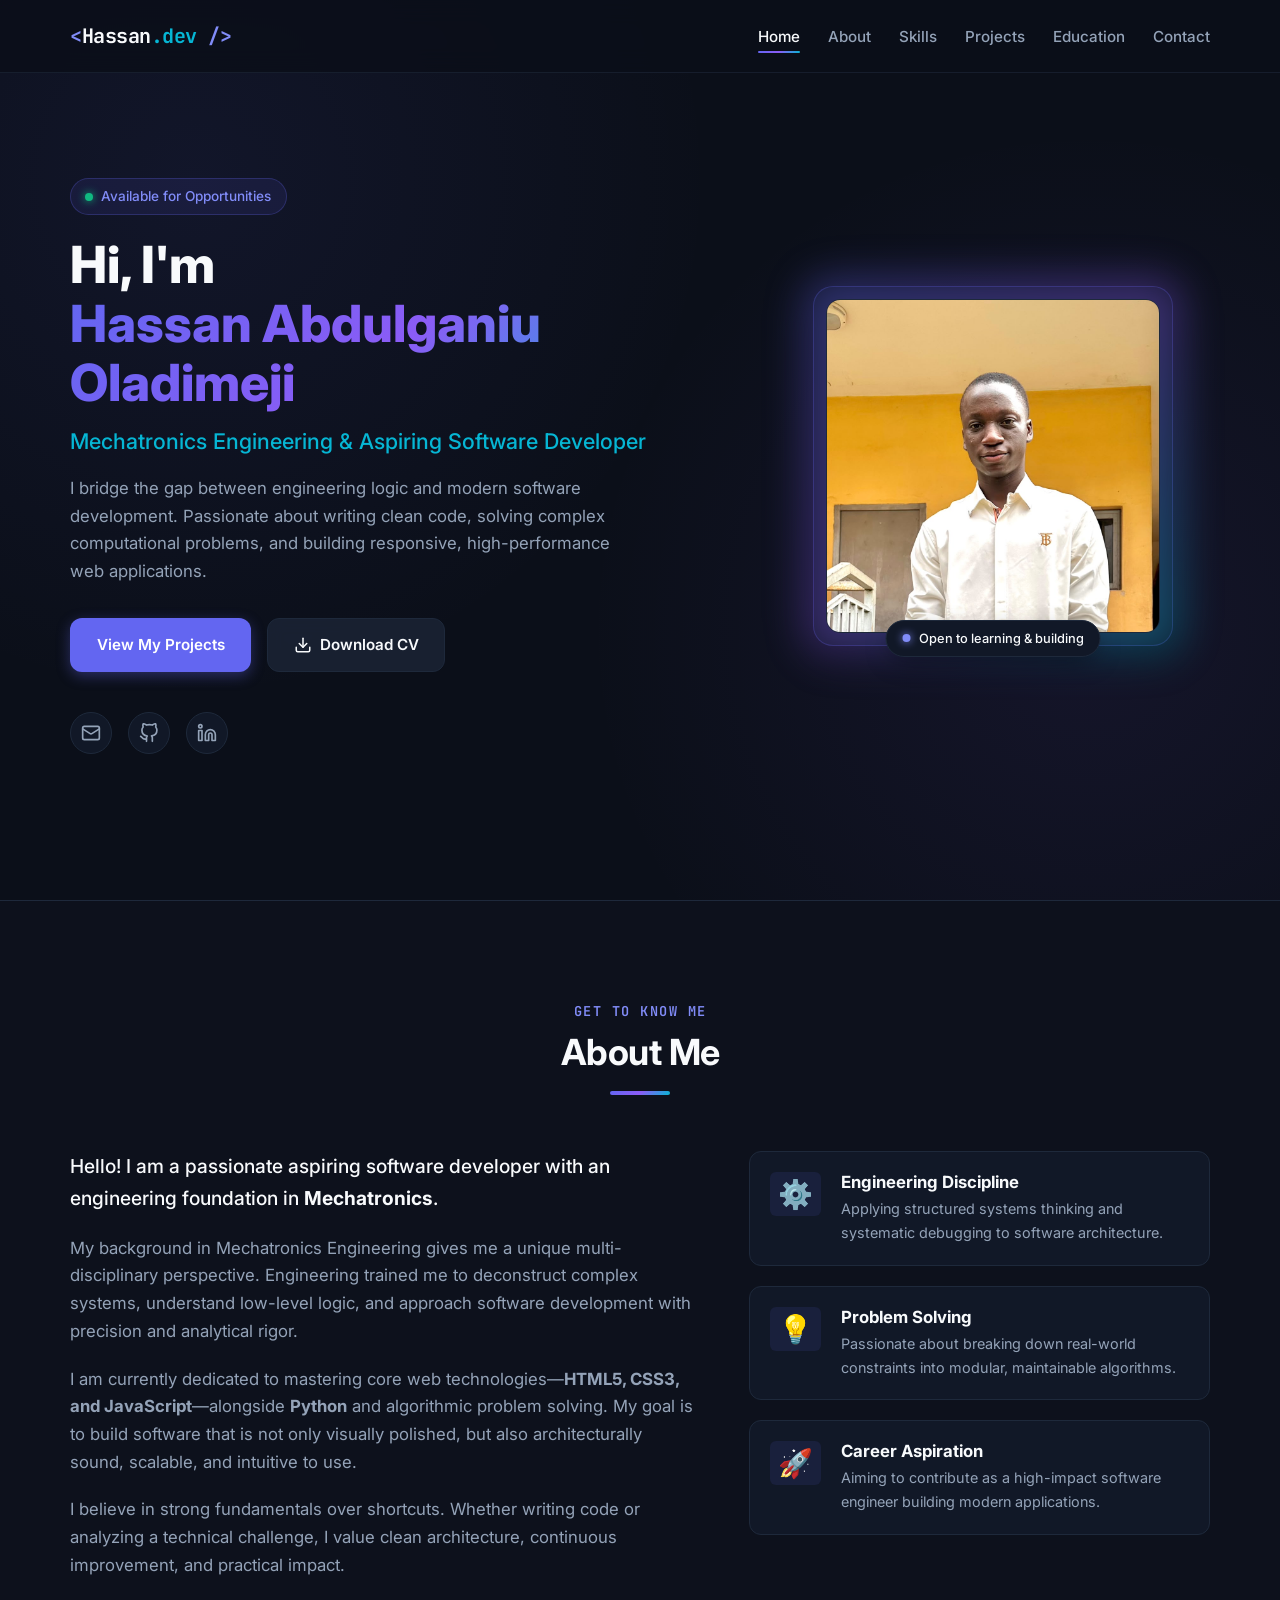
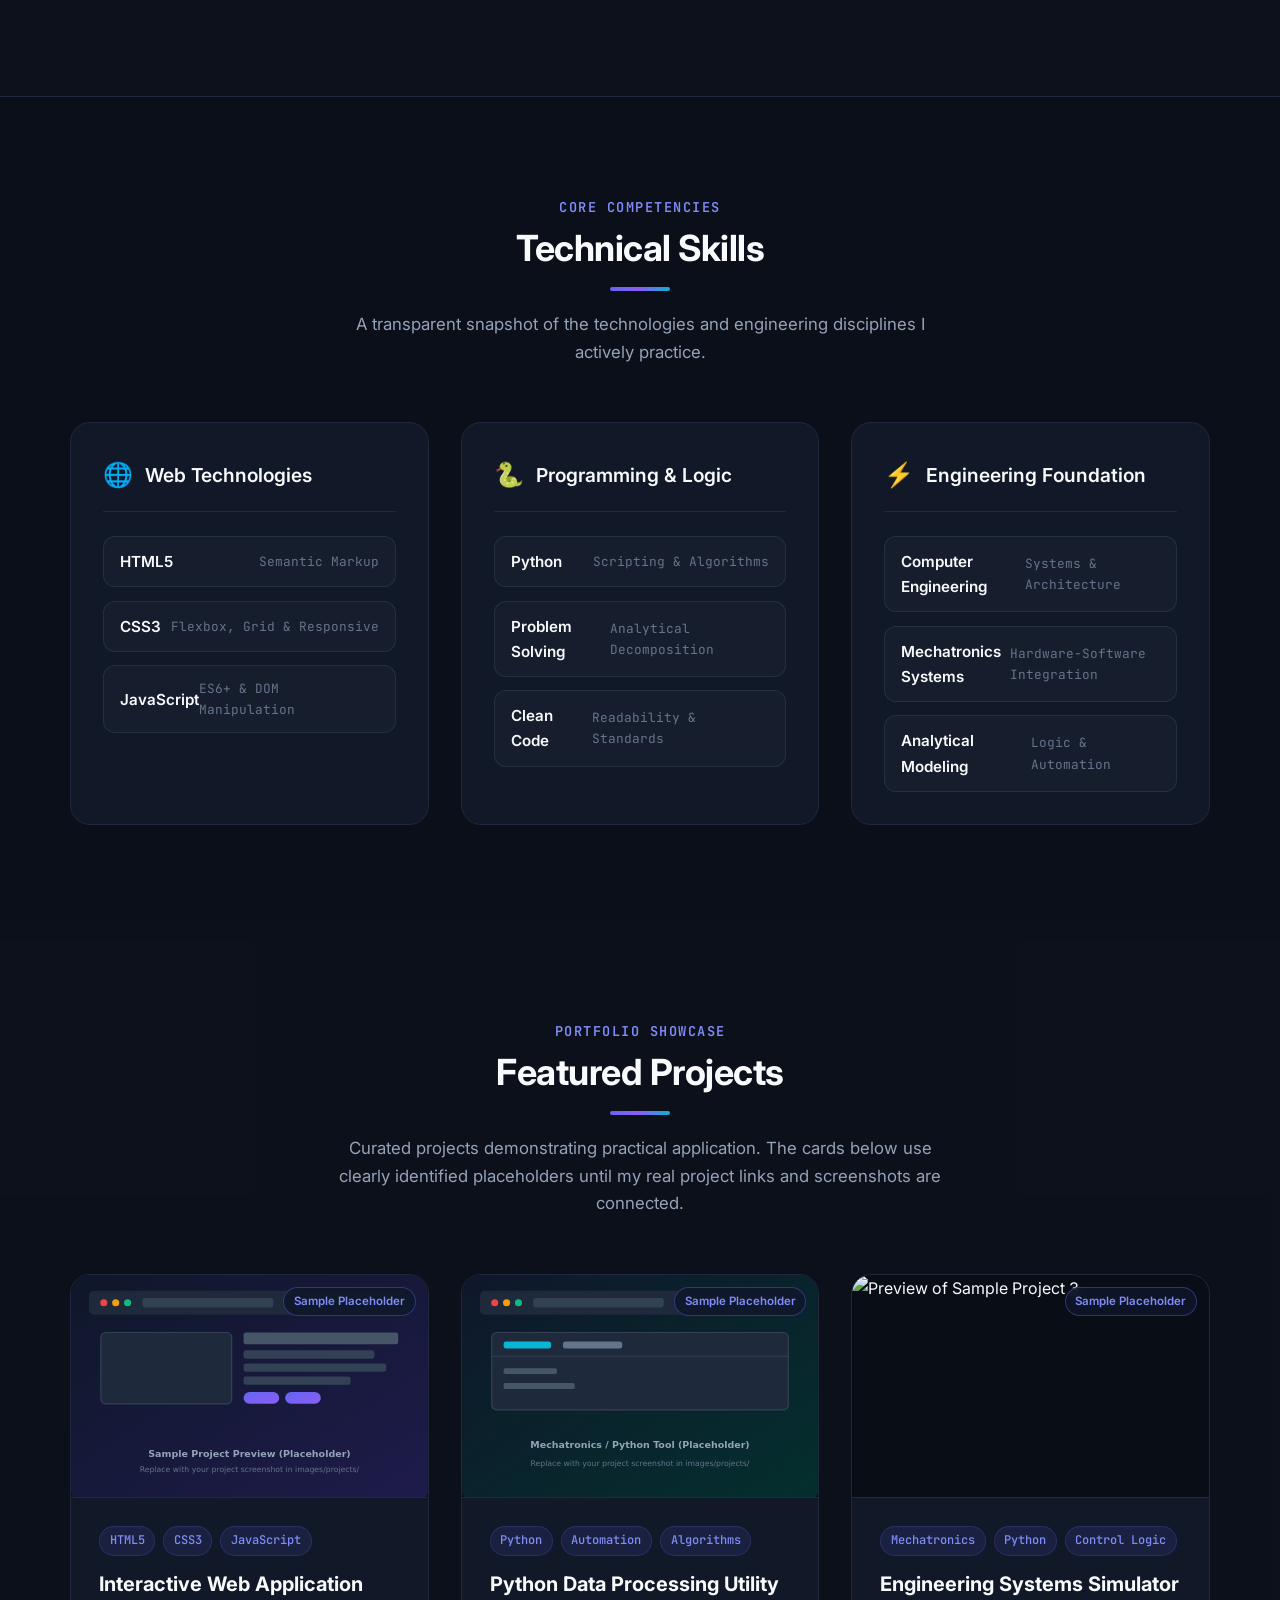
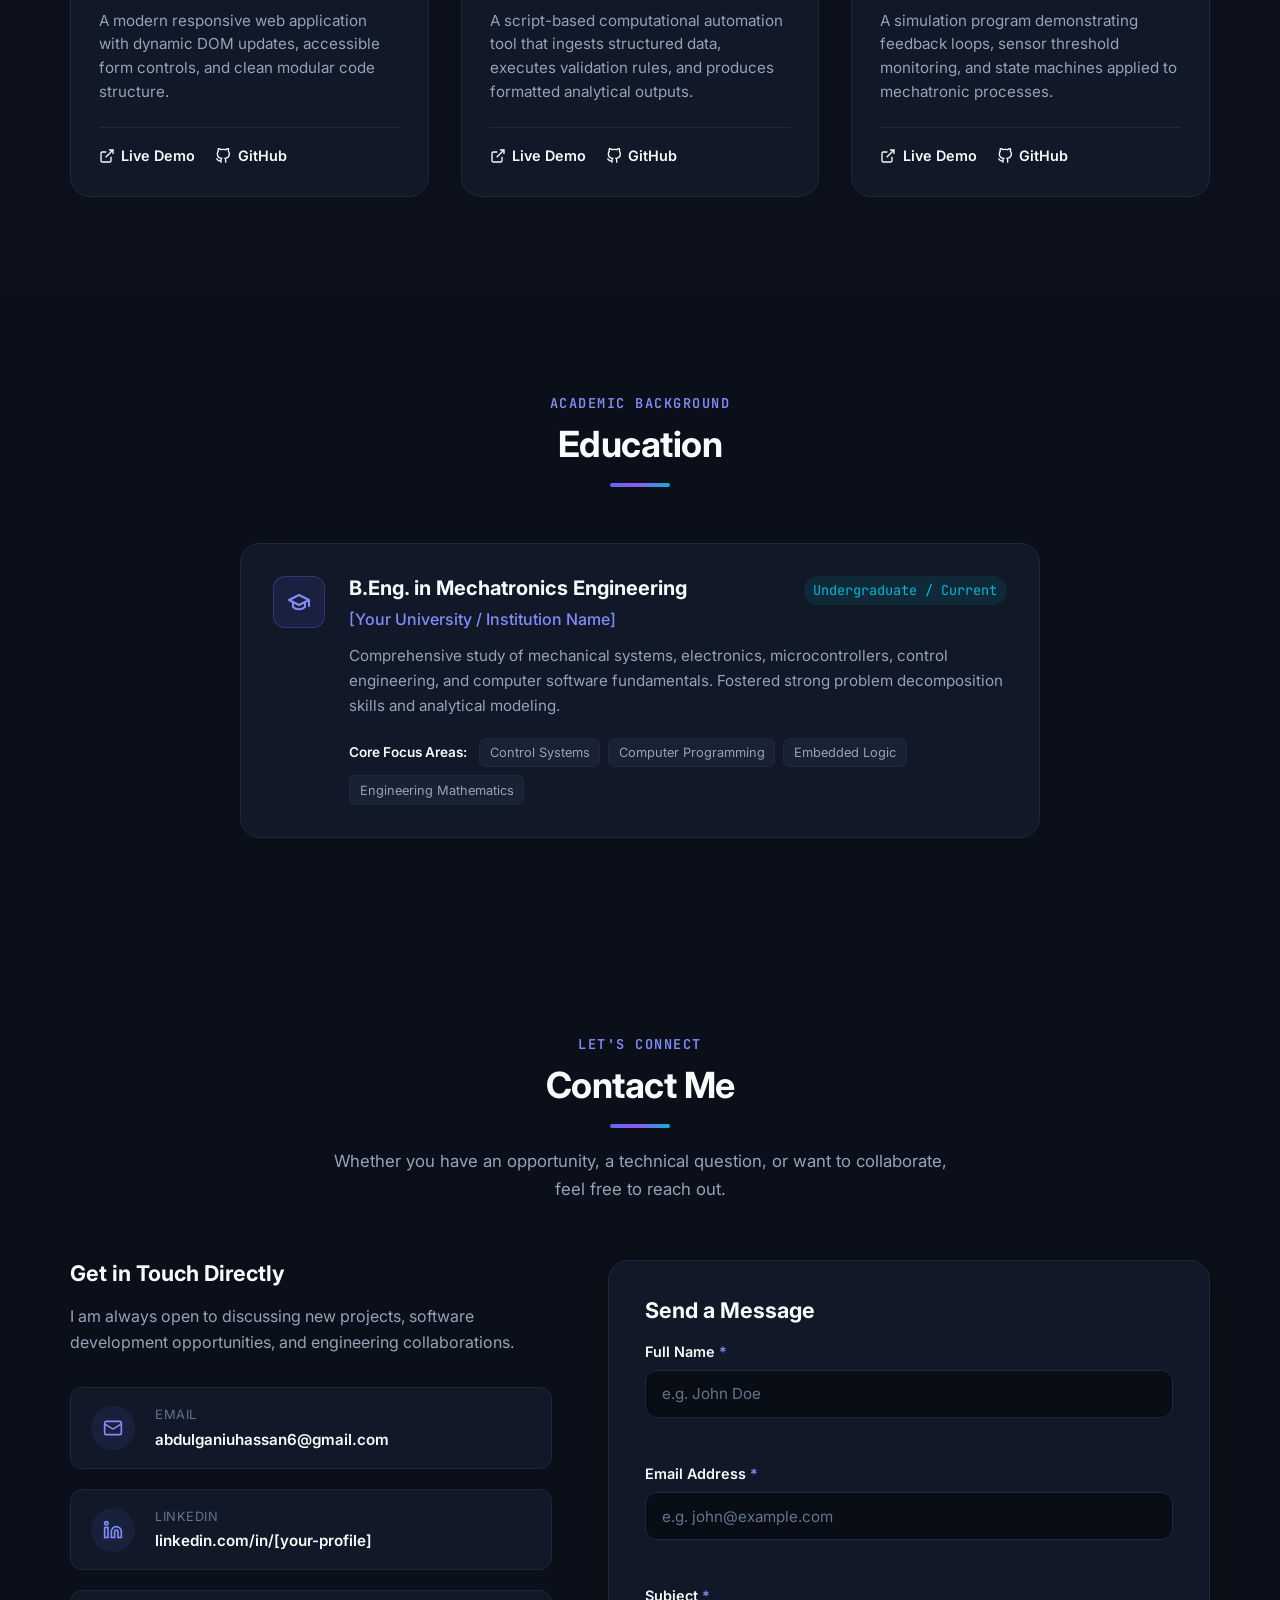
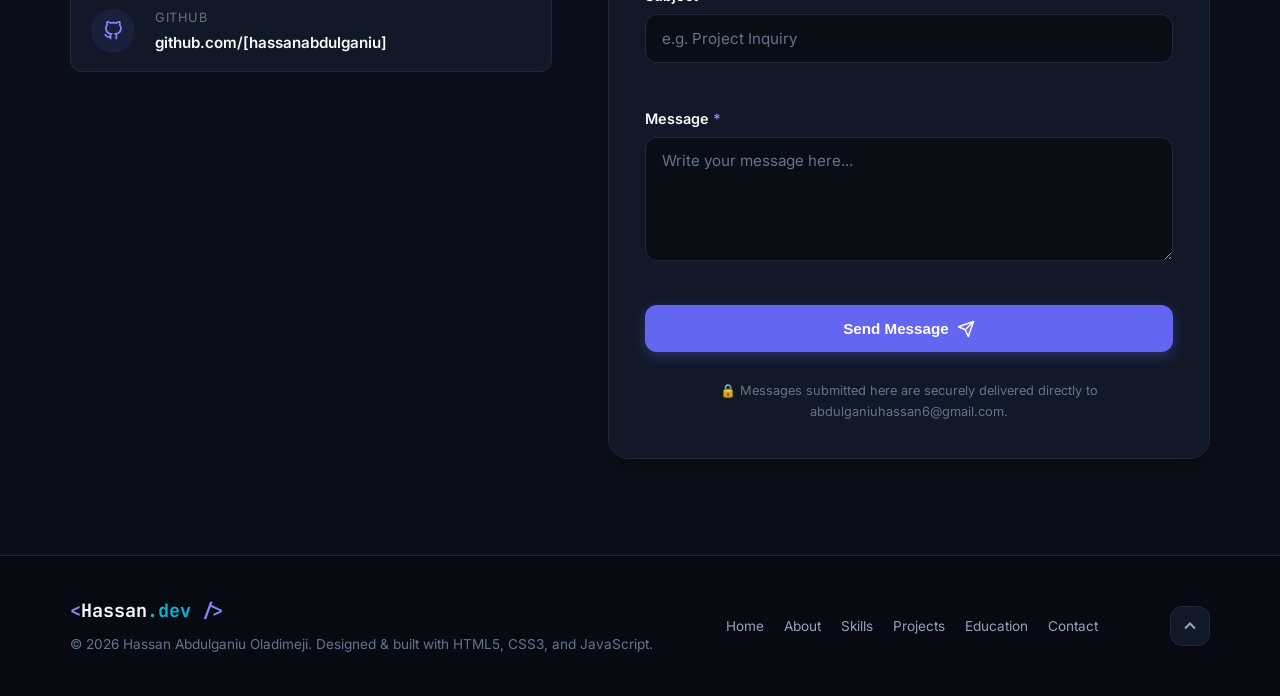
==== commit 4a9b8b8d: "Add real profile photo (profile.jpeg)" ====
--- a/index.html
+++ b/index.html
@@ -115,7 +115,7 @@
           <div class="profile-card">
             <div class="profile-glow"></div>
             <!-- Scalable avatar placeholder. Replace src with images/profile.jpg once available -->
-            <img src="images/profile-placeholder.svg" alt="Hassan Abdulganiu Oladimeji - Developer Portrait" class="profile-img" width="360" height="360">
+            <img src="images/profile.jpeg" alt="Hassan Abdulganiu Oladimeji - Developer Portrait" class="profile-img" width="360" height="360">
             <div class="profile-status-pill">
               <span class="status-indicator"></span>
               <span>Open to learning &amp; building</span>
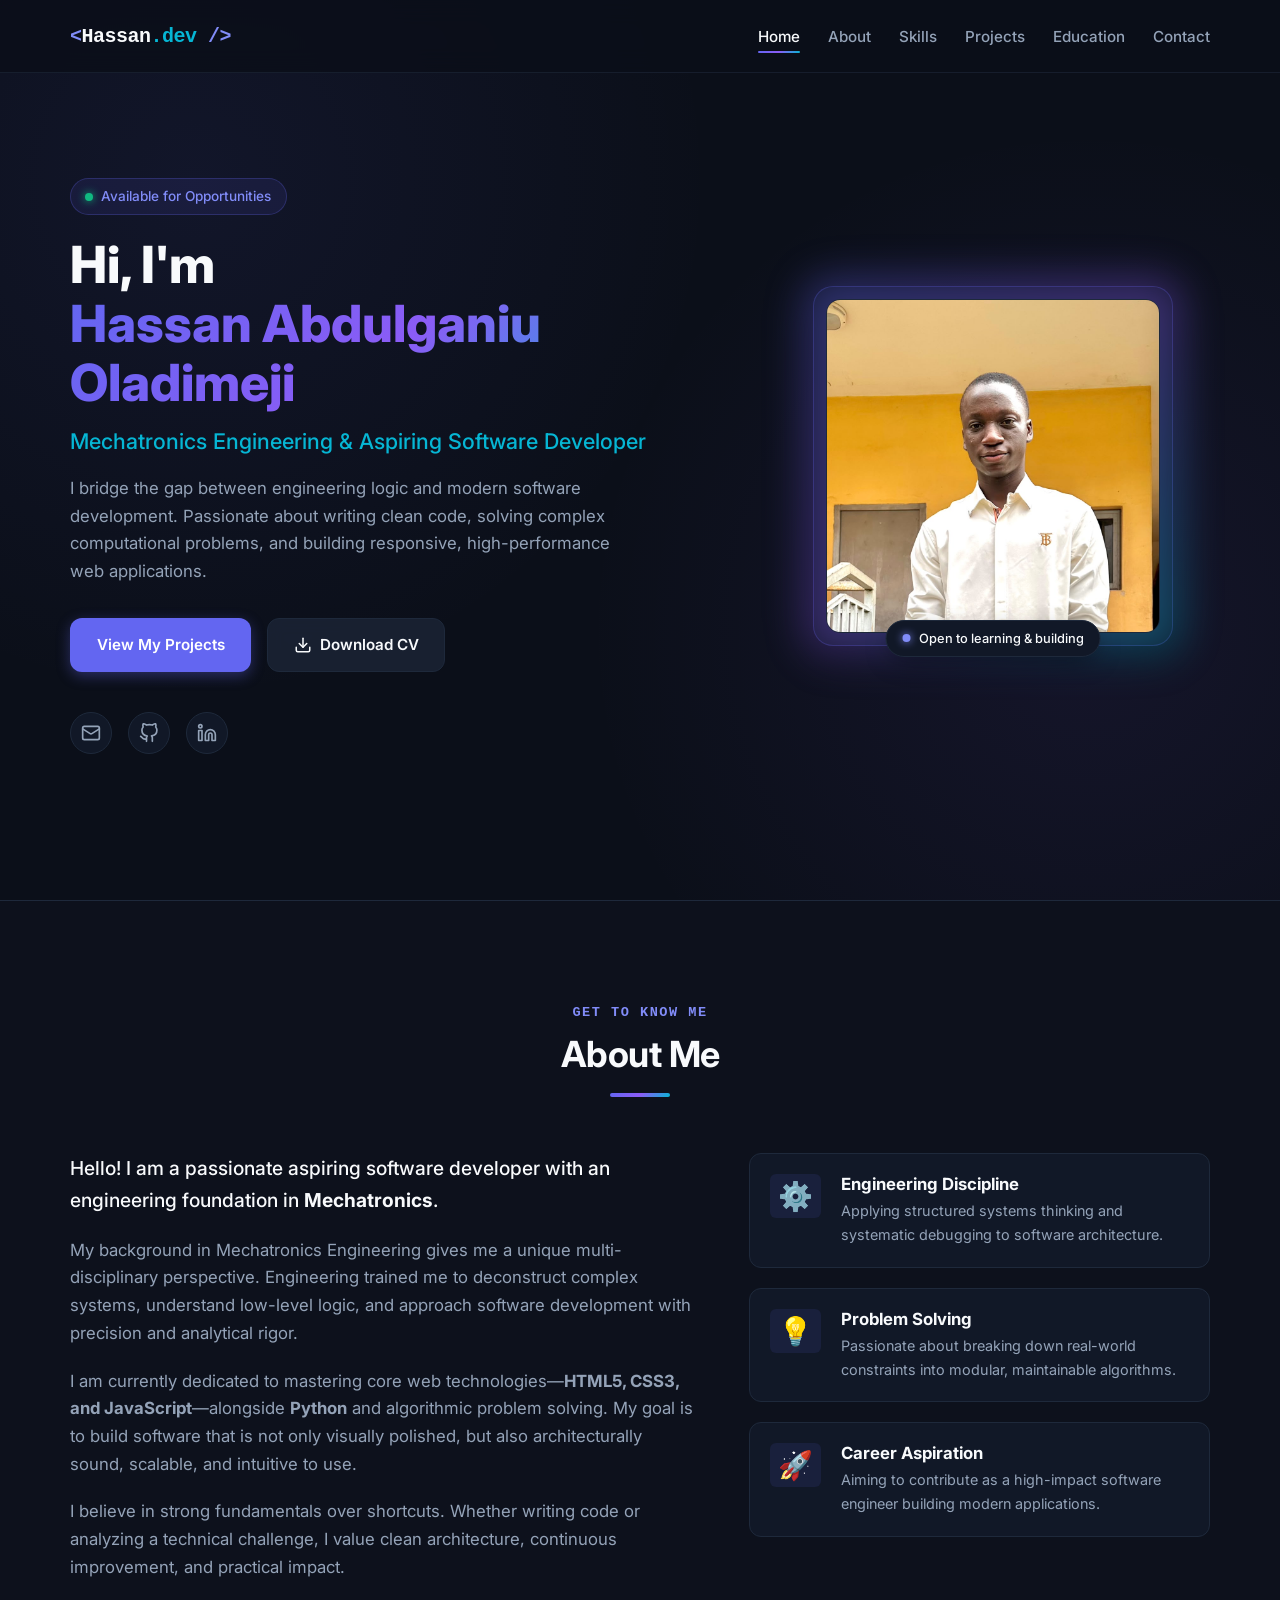
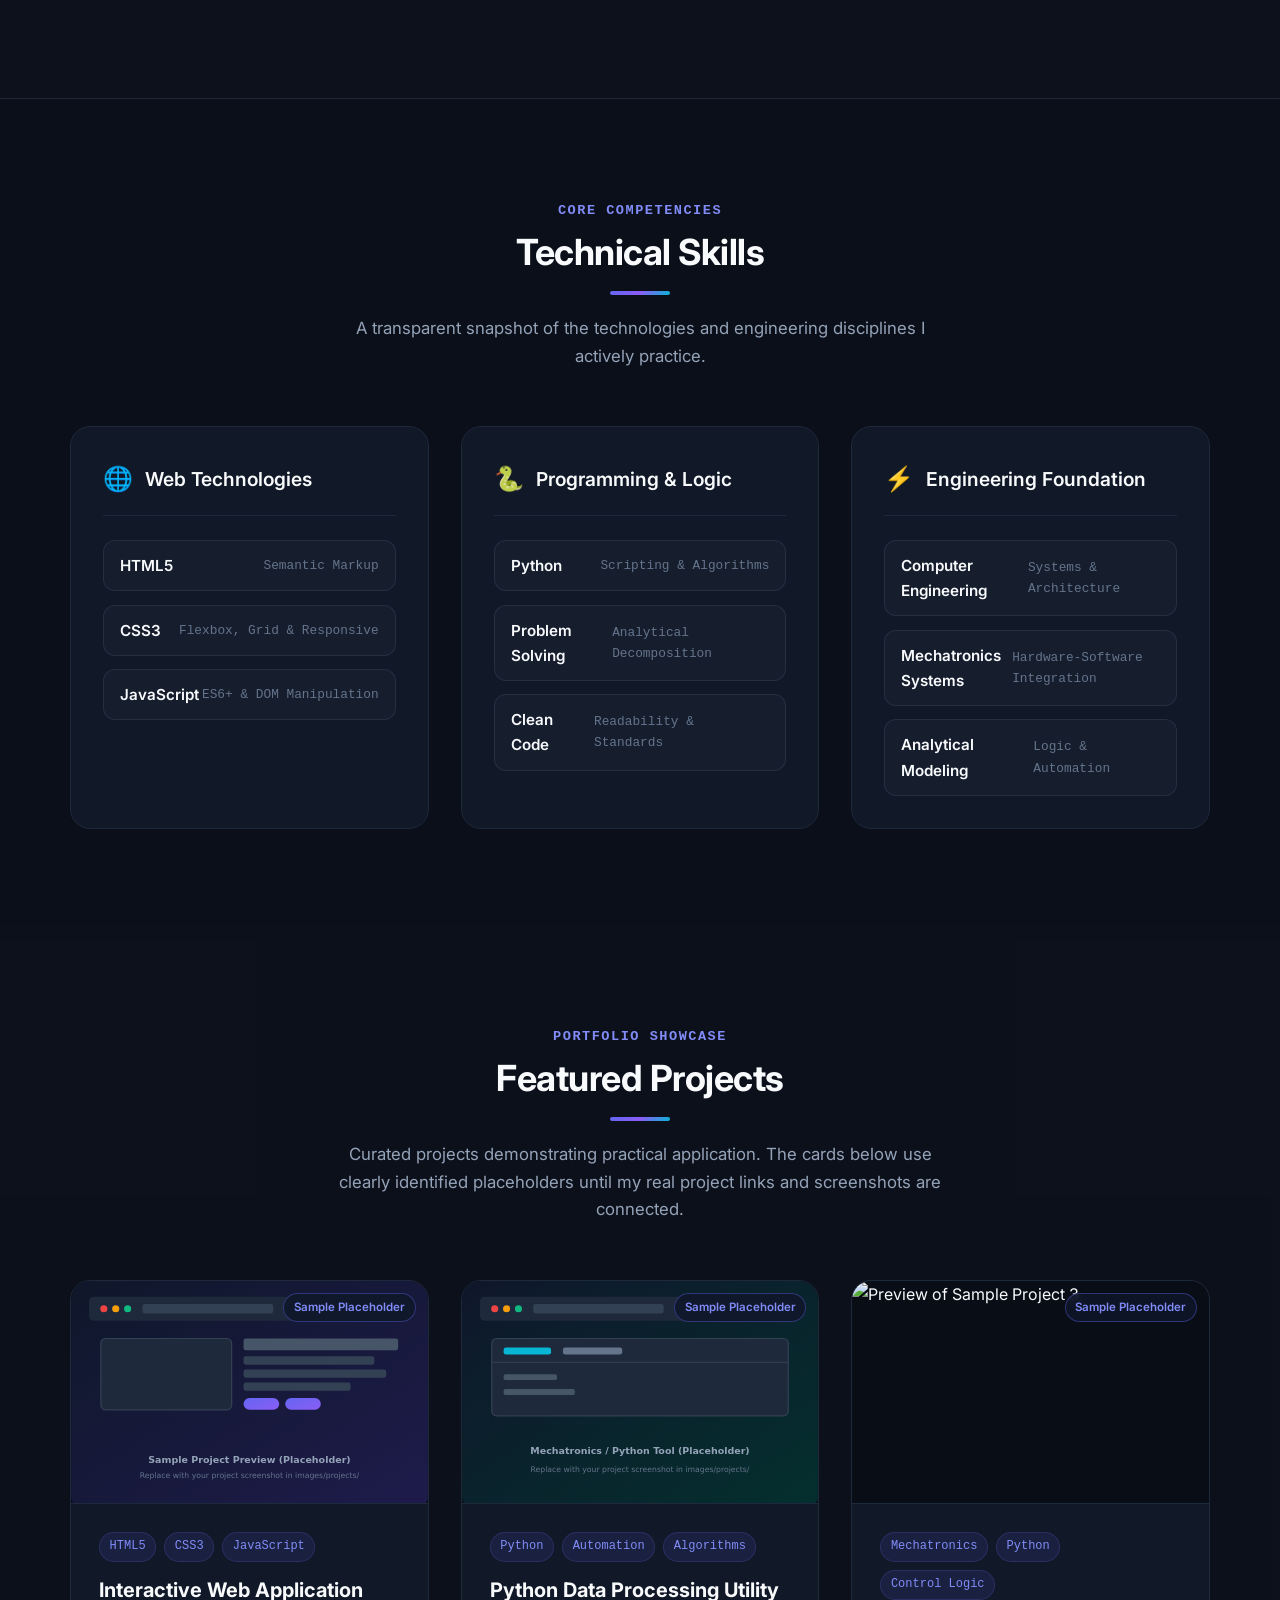
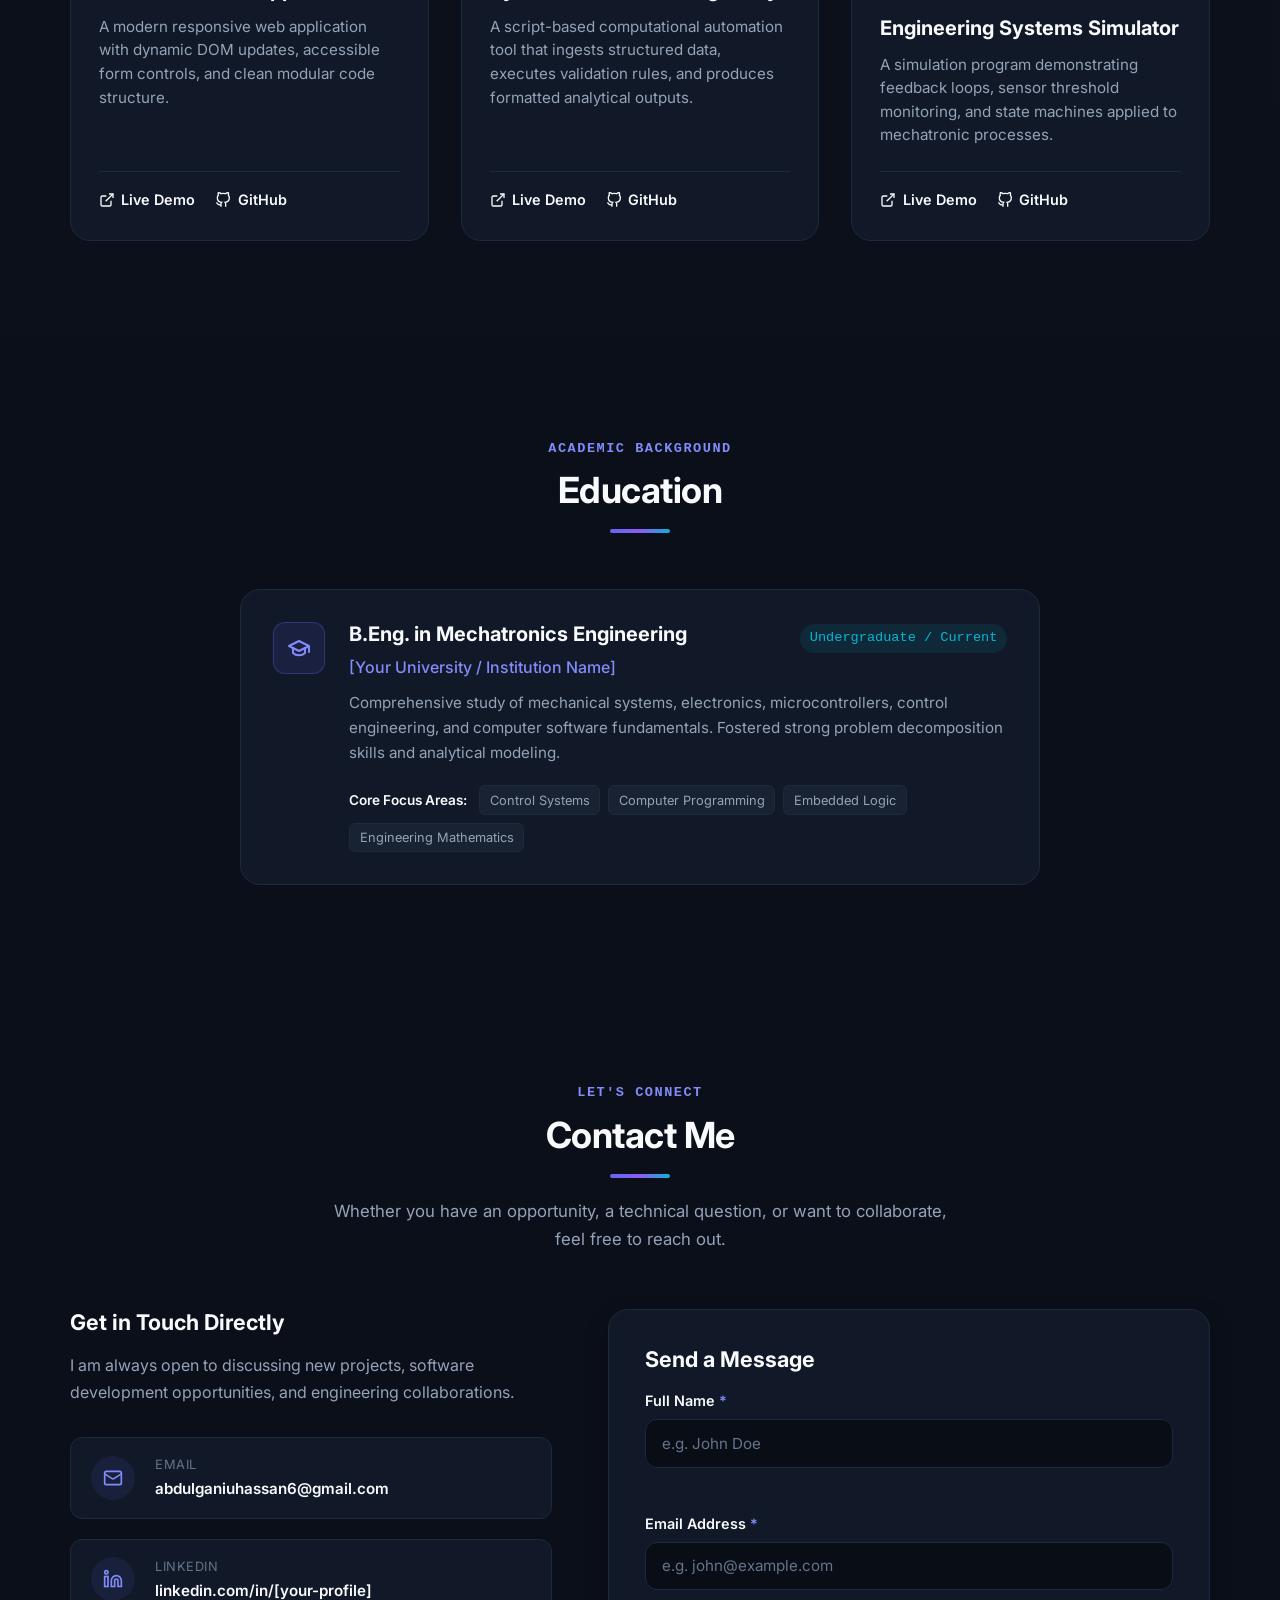
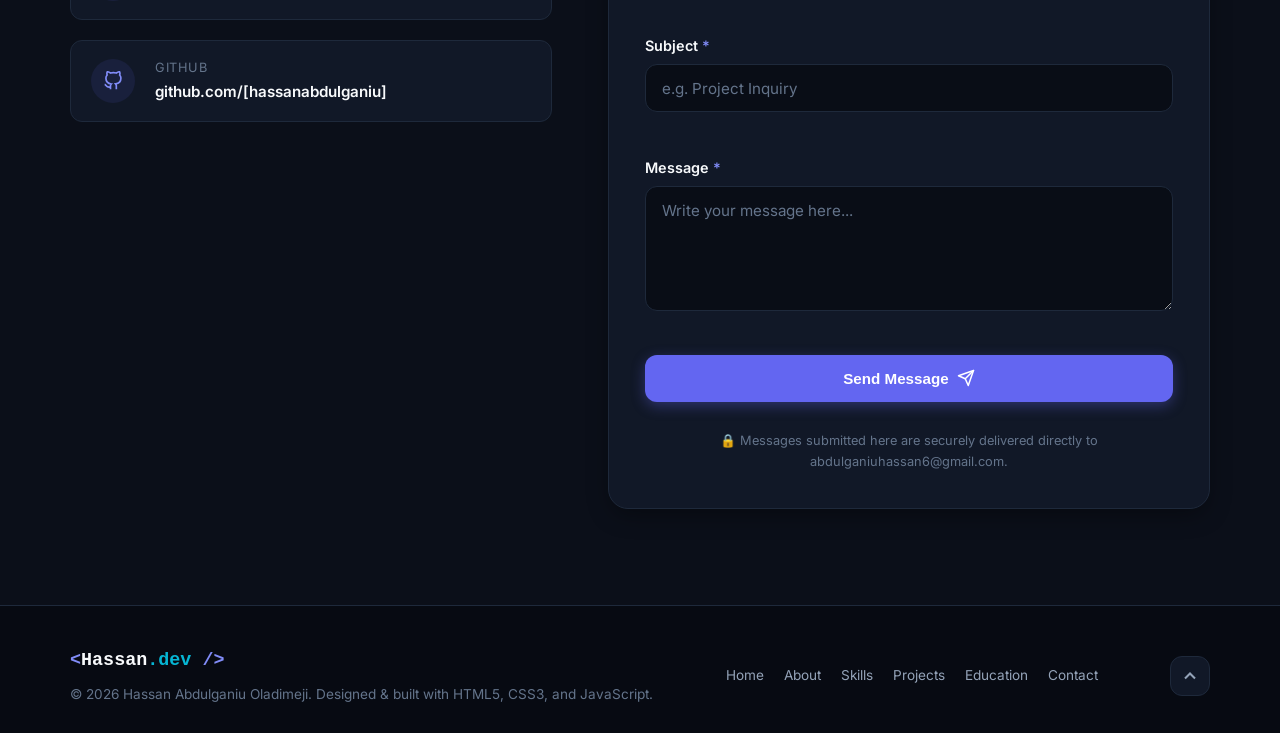
==== commit 2d9e2b6d: "Add my profile photo" ====
--- a/index.html
+++ b/index.html
@@ -11,10 +11,17 @@
   <!-- Google Fonts: Inter -->
   <link rel="preconnect" href="https://fonts.googleapis.com">
   <link rel="preconnect" href="https://fonts.gstatic.com" crossorigin>
-  <link href="https://fonts.googleapis.com/css2?family=Inter:wght@300;400;500;600;700;800&family=JetBrains+Mono:wght@400;500&display=swap" rel="stylesheet">
+  <link href="https://fonts.googleapis.com/css2?family=Inter:wght@300;400;500;600;700;800&fami ly=JetBrains+Mono:wght@400;500&display=swap" rel="stylesheet">
   
   <!-- Core Stylesheet -->
   <link rel="stylesheet" href="css/style.css">
+  <script type="text/javascript">
+    (function(c,l,a,r,i,t,y){
+        c[a]=c[a]||function(){(c[a].q=c[a].q||[]).push(arguments)};
+        t=l.createElement(r);t.async=1;t.src="https://www.clarity.ms/tag/"+i;
+        y=l.getElementsByTagName(r)[0];y.parentNode.insertBefore(t,y);
+    })(window, document, "clarity", "script", "zb271l19dk");
+</script>
 </head>
 <body>
 
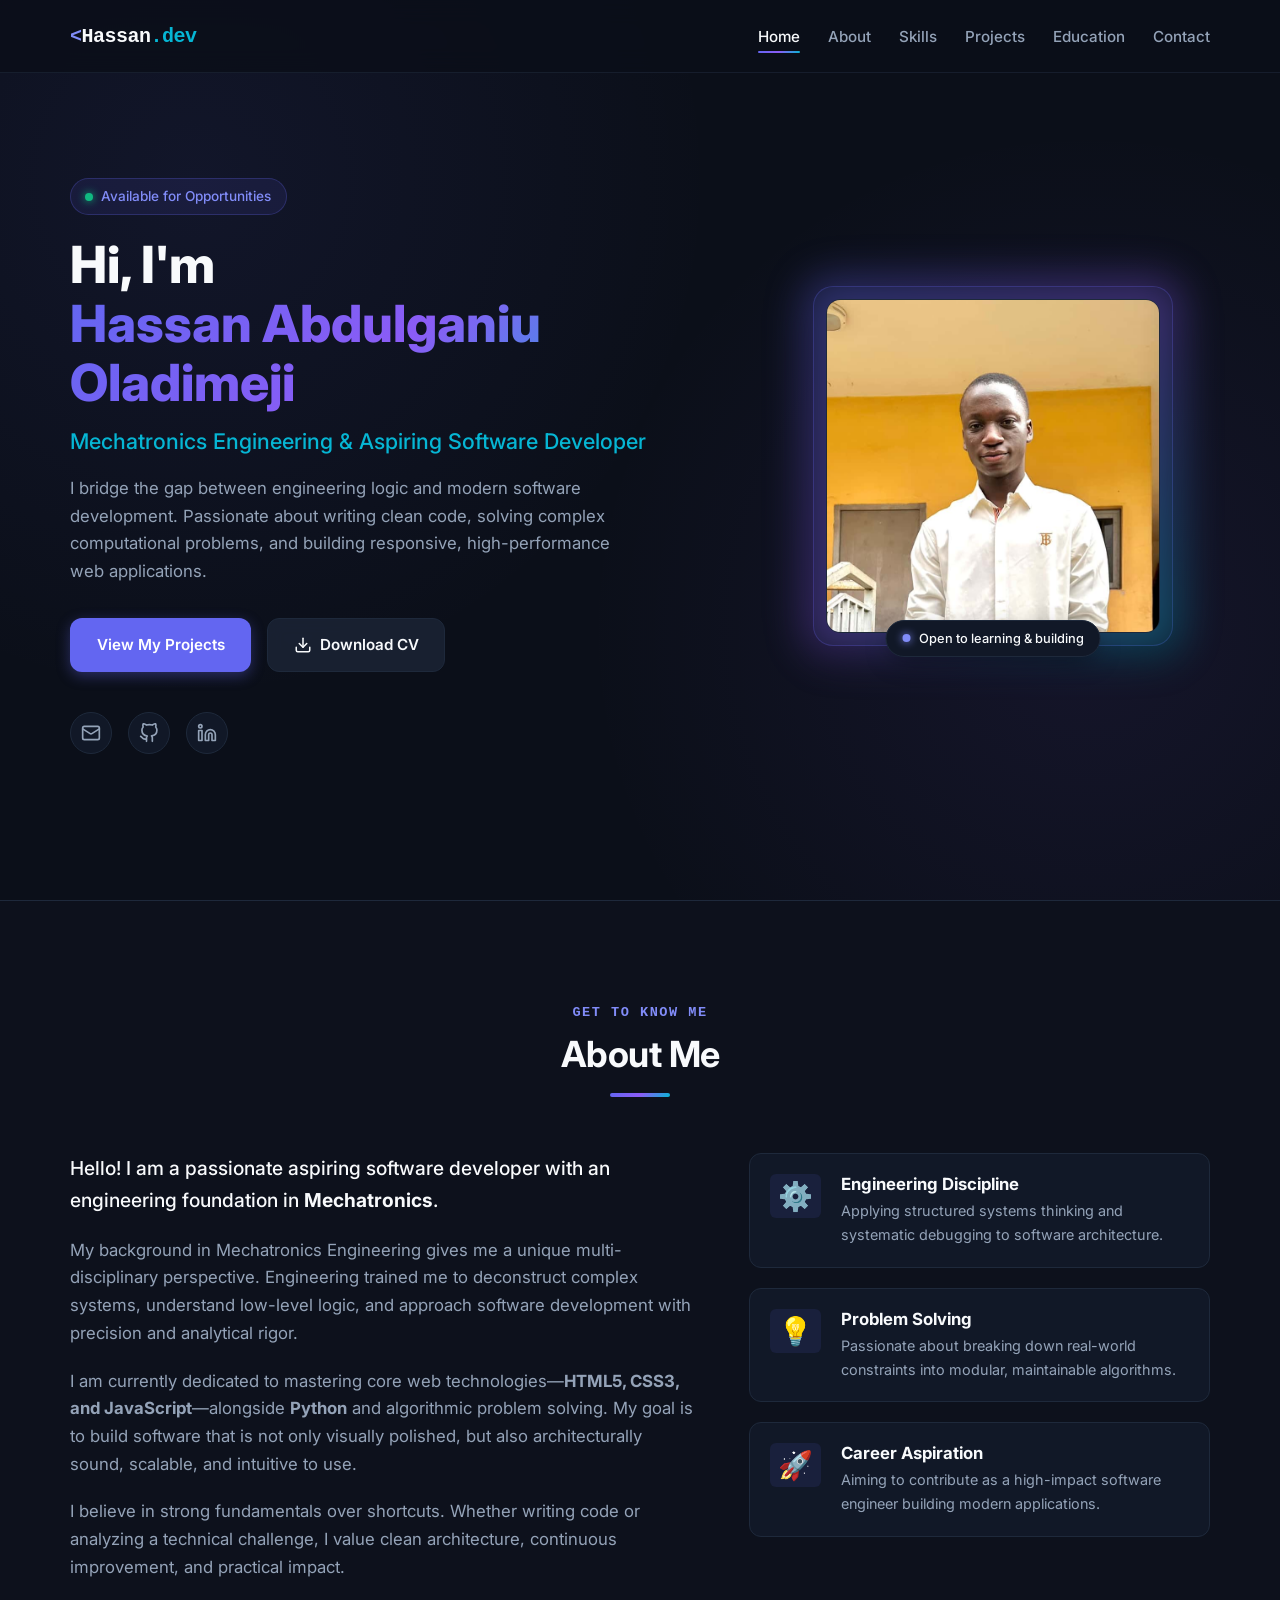
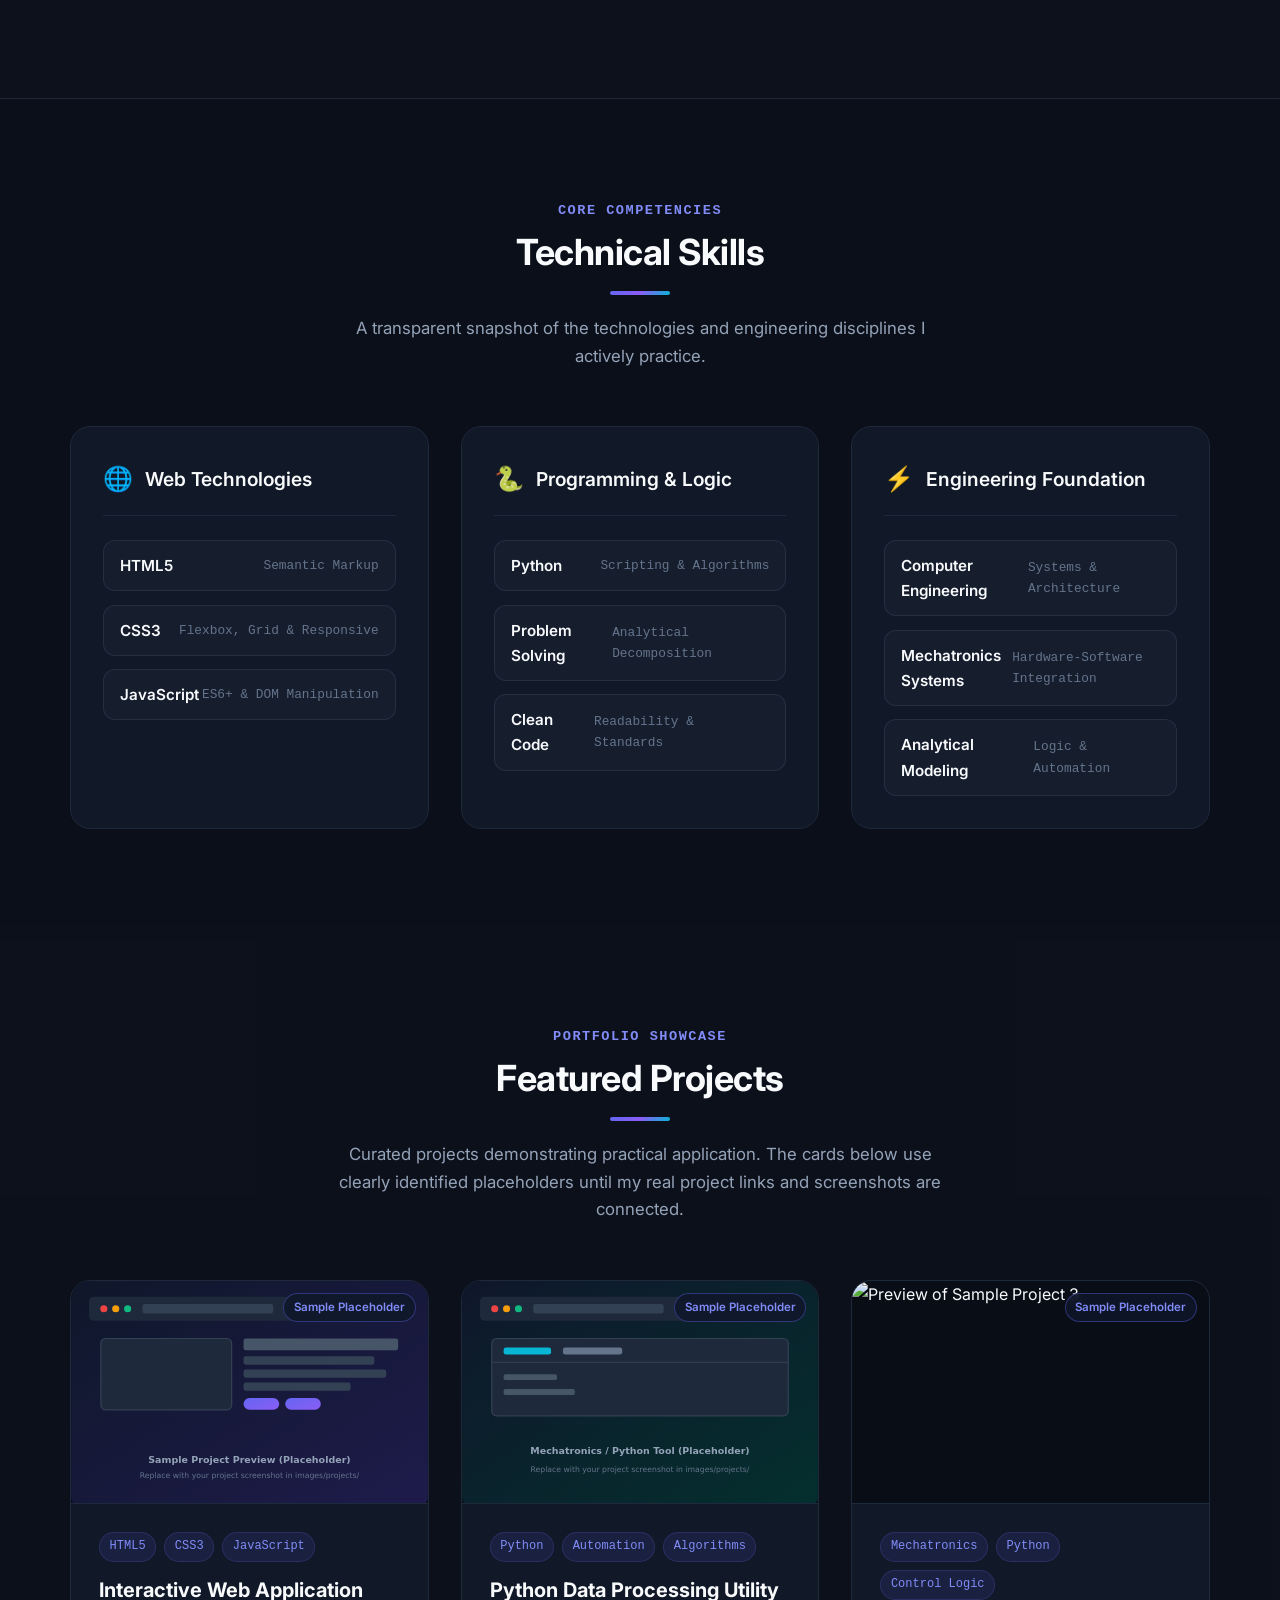
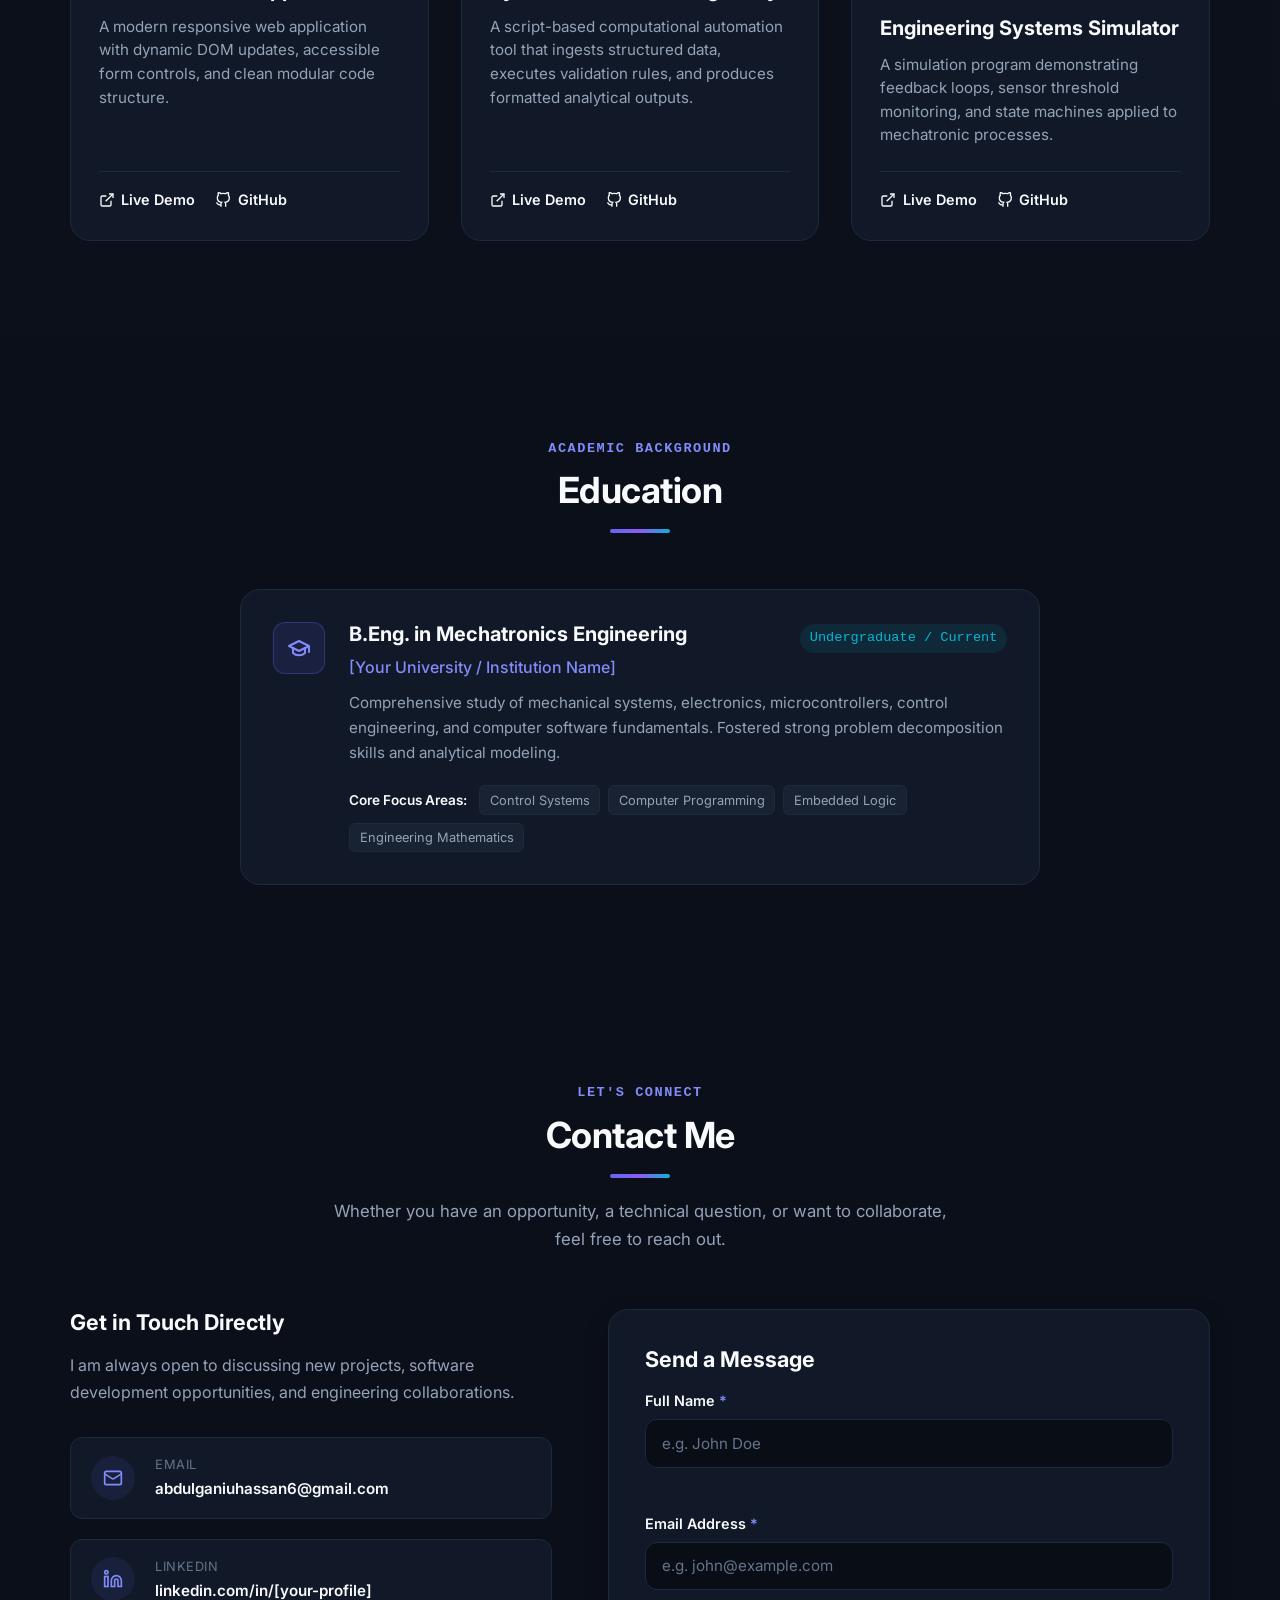
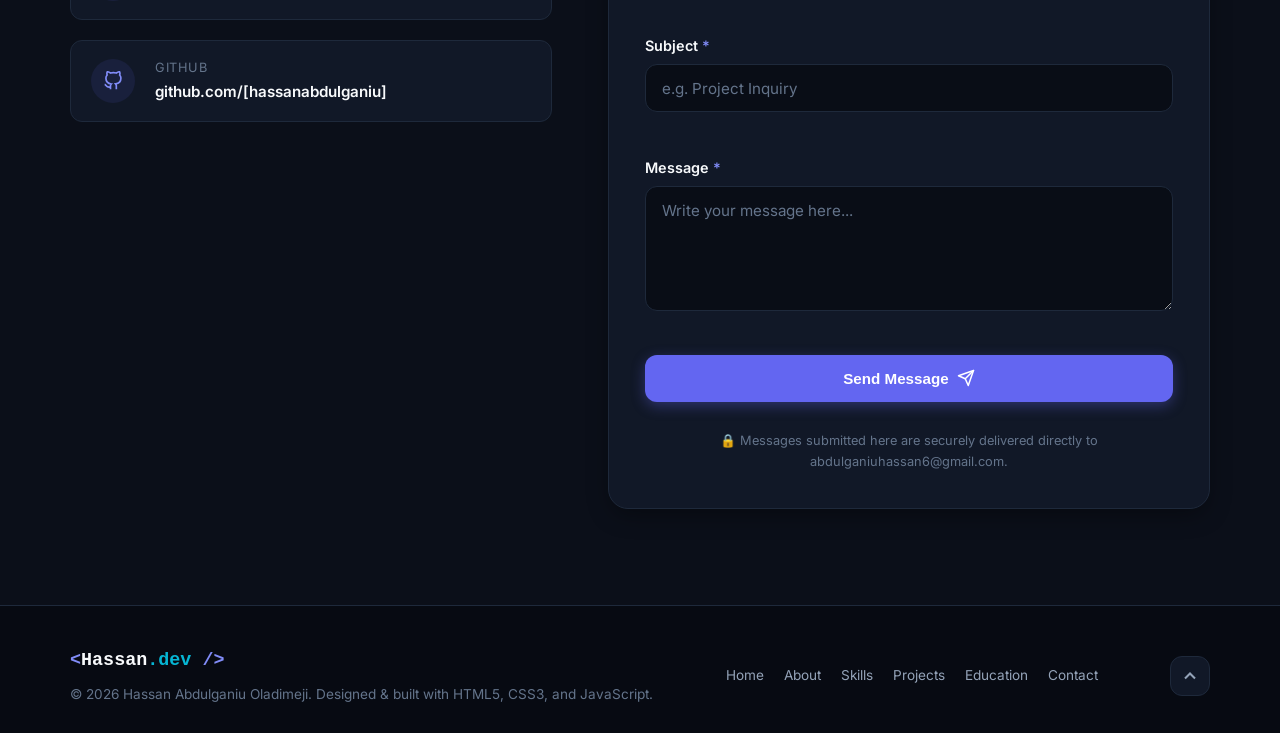
==== commit c8865a39: "Add my profile picture" ====
--- a/index.html
+++ b/index.html
@@ -31,7 +31,7 @@
   <header class="header" id="header">
     <div class="container nav-container">
       <a href="#home" class="logo" aria-label="Homepage">
-        <span class="logo-bracket">&lt;</span>Hassan<span class="logo-accent">.dev</span><span class="logo-bracket"> /&gt;</span>
+        <span class="logo-bracket">&lt;</span>Hassan<span class="logo-accent">.dev</span><span class="logo-bracket">
       </a>
 
       <!-- Mobile Menu Toggle Button (Accessible) -->
@@ -122,7 +122,7 @@
           <div class="profile-card">
             <div class="profile-glow"></div>
             <!-- Scalable avatar placeholder. Replace src with images/profile.jpg once available -->
-            <img src="images/profile.jpeg" alt="Hassan Abdulganiu Oladimeji - Developer Portrait" class="profile-img" width="360" height="360">
+            <img src="images/profile.jpeg.jpg" alt="Hassan Abdulganiu Oladimeji - Developer Portrait" class="profile-img" width="360" height="360">
             <div class="profile-status-pill">
               <span class="status-indicator"></span>
               <span>Open to learning &amp; building</span>
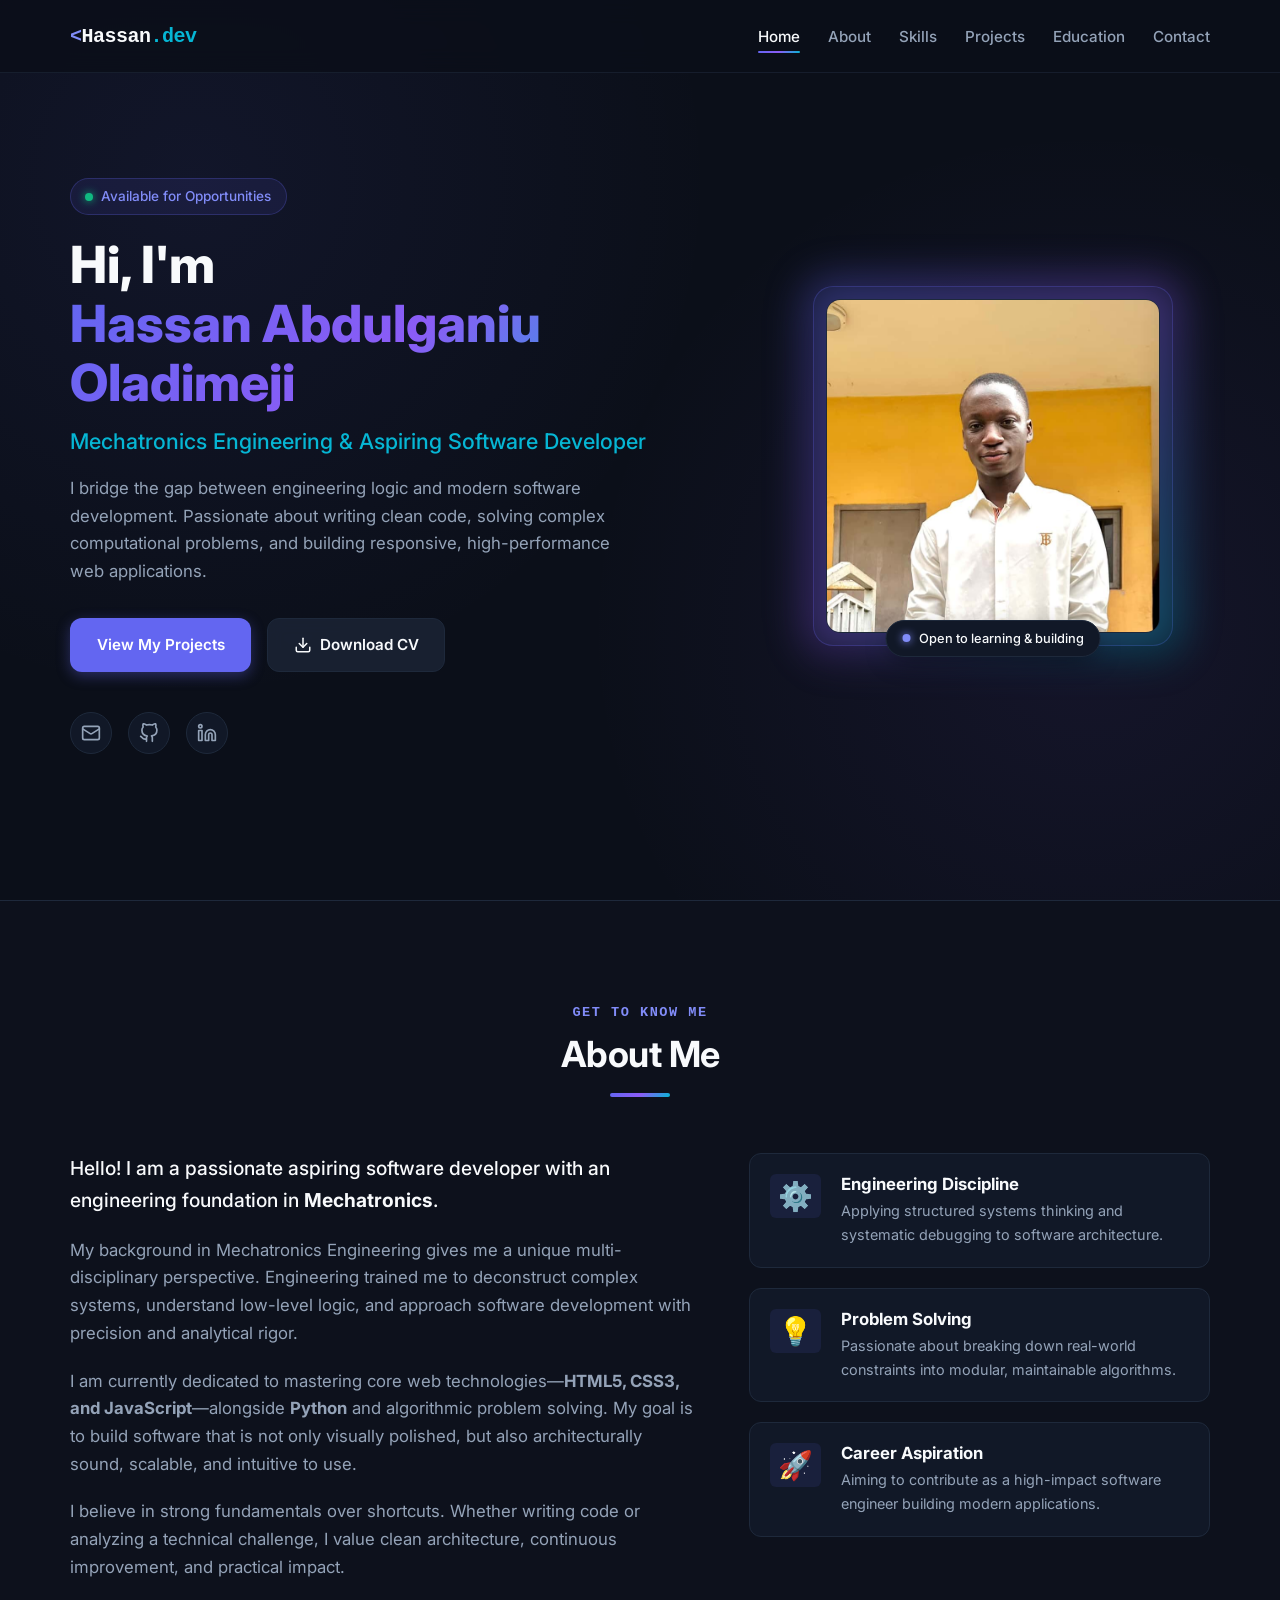
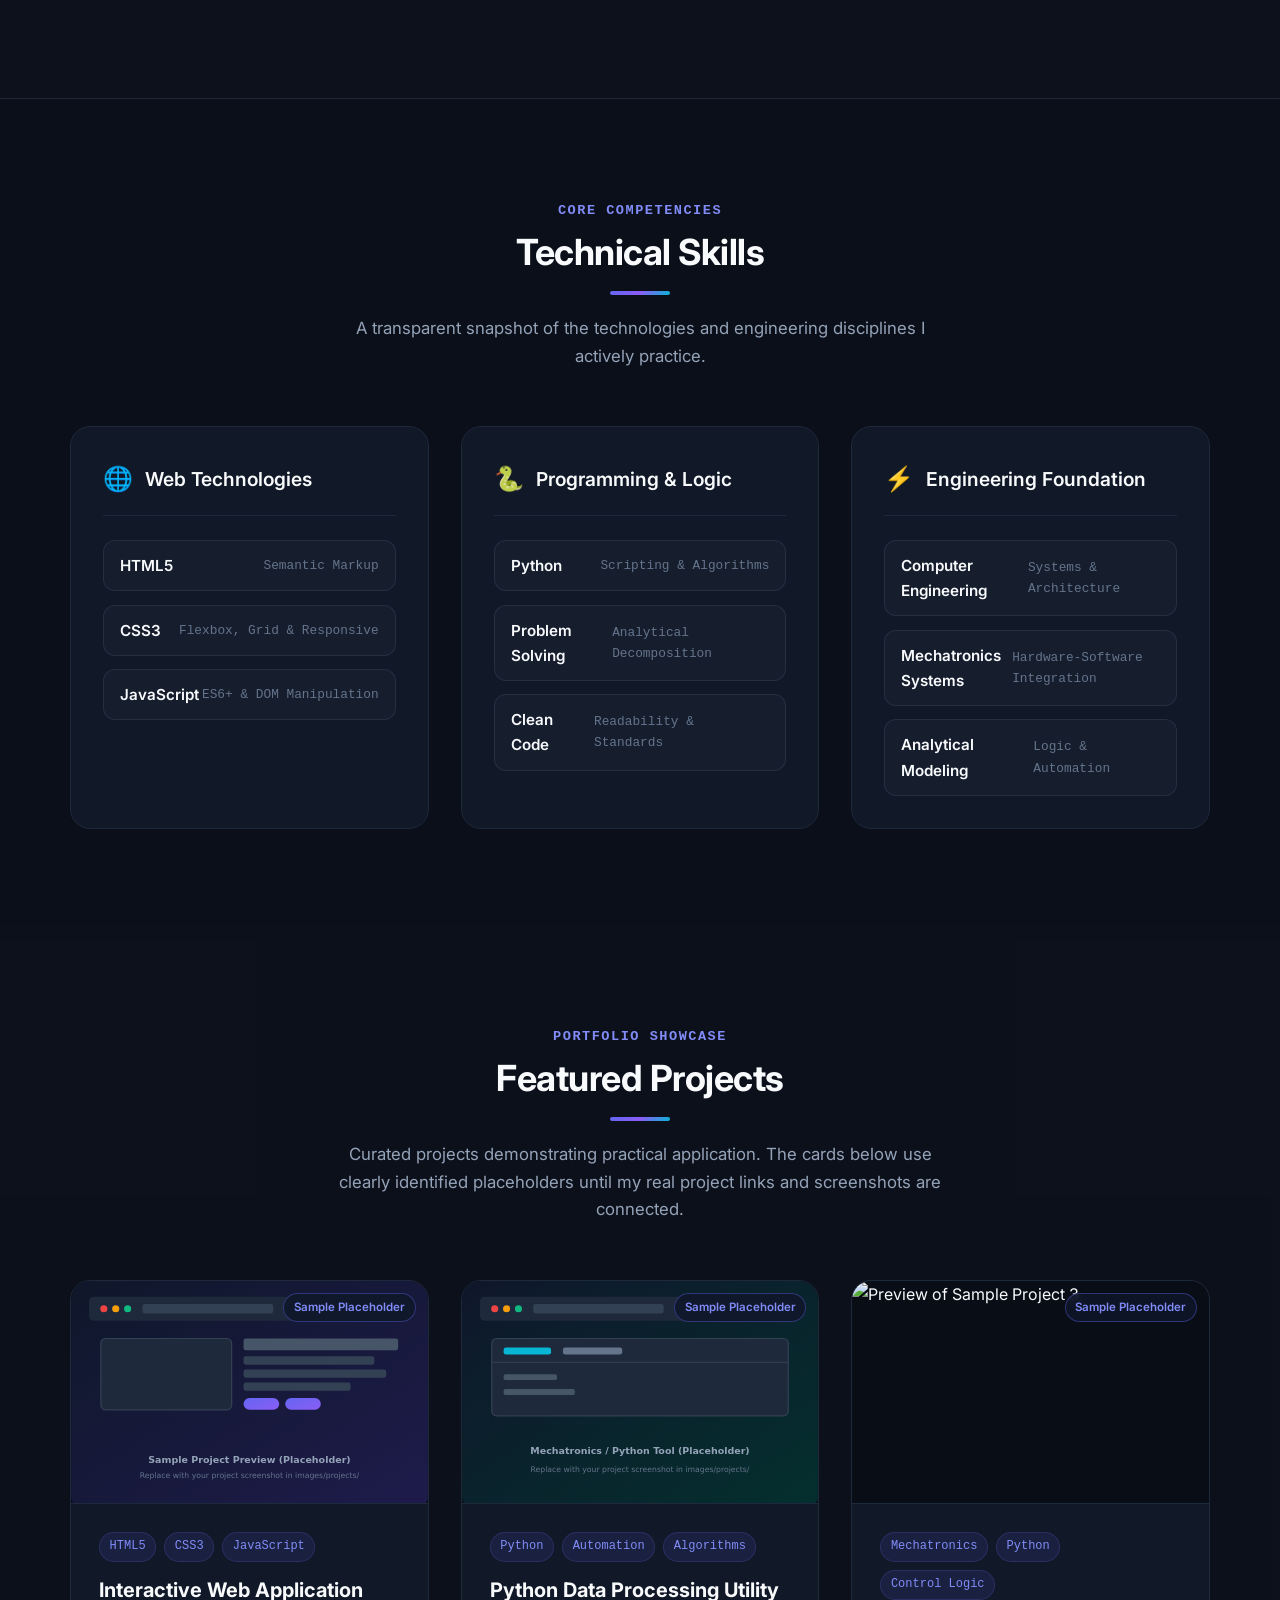
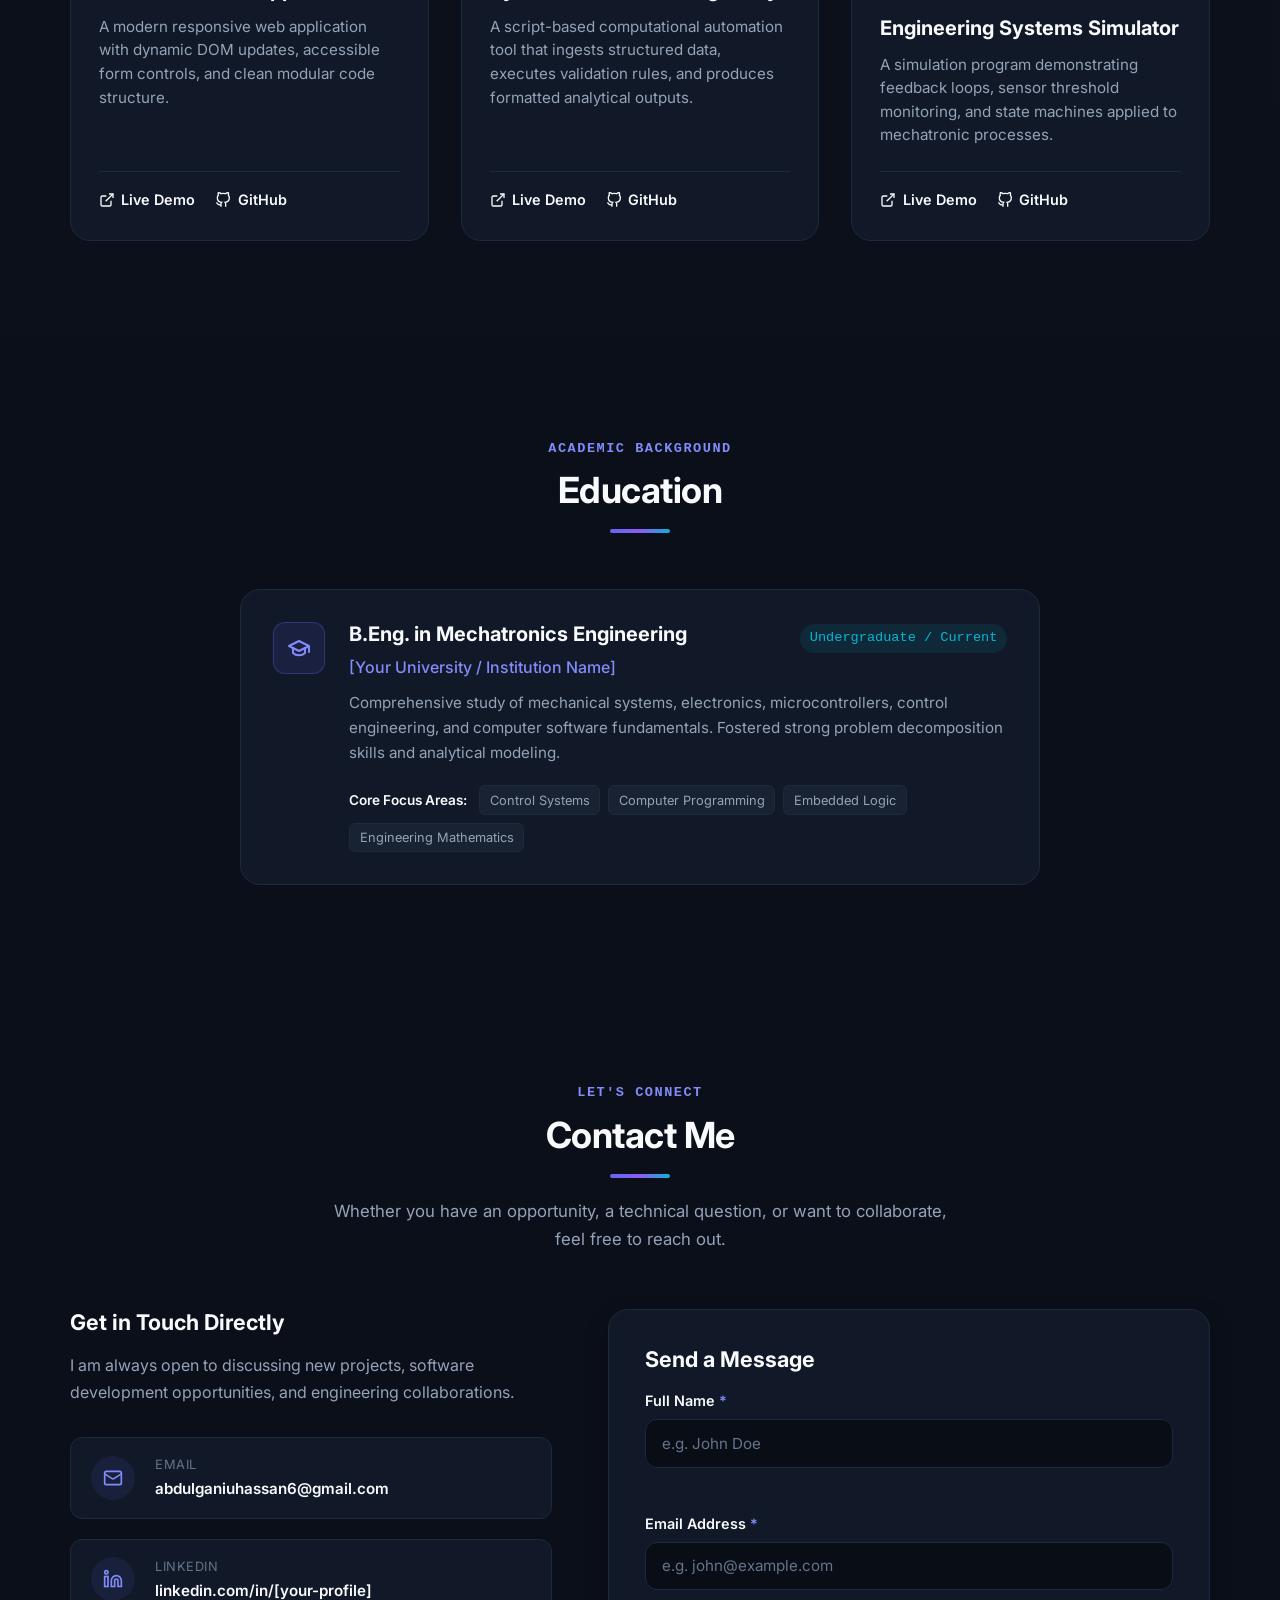
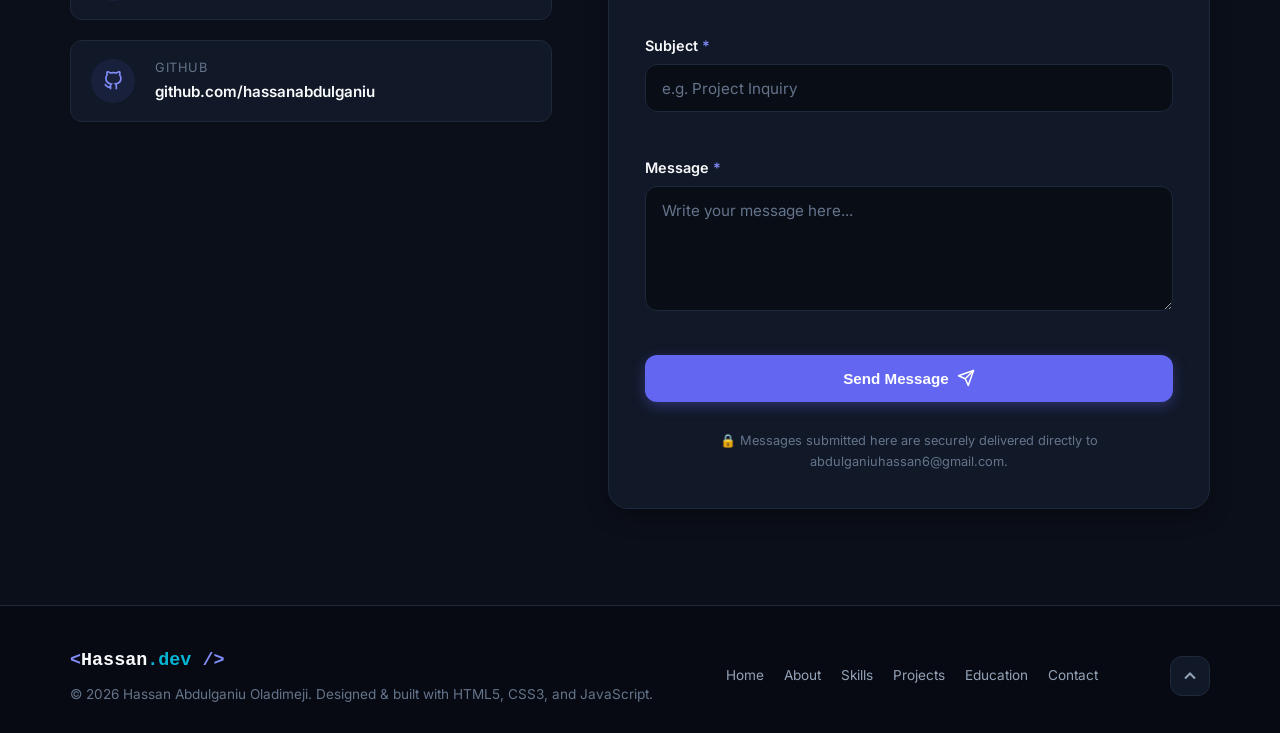
==== commit 944498f6: "index.html" ====
--- a/index.html
+++ b/index.html
@@ -503,8 +503,8 @@
                 <div>
                   <span class="method-label">GitHub</span>
                   <!-- Placeholder: update with your GitHub profile URL -->
-                  <a href="https://github.com/[your-username]" target="_blank" rel="noopener noreferrer" class="method-value">
-                    github.com/[hassanabdulganiu]
+                  <a href="https://github.com/hassanabdulganiu" target="_blank" rel="noopener noreferrer" class="method-value">
+                    github.com/hassanabdulganiu
                   </a>
                 </div>
               </div>
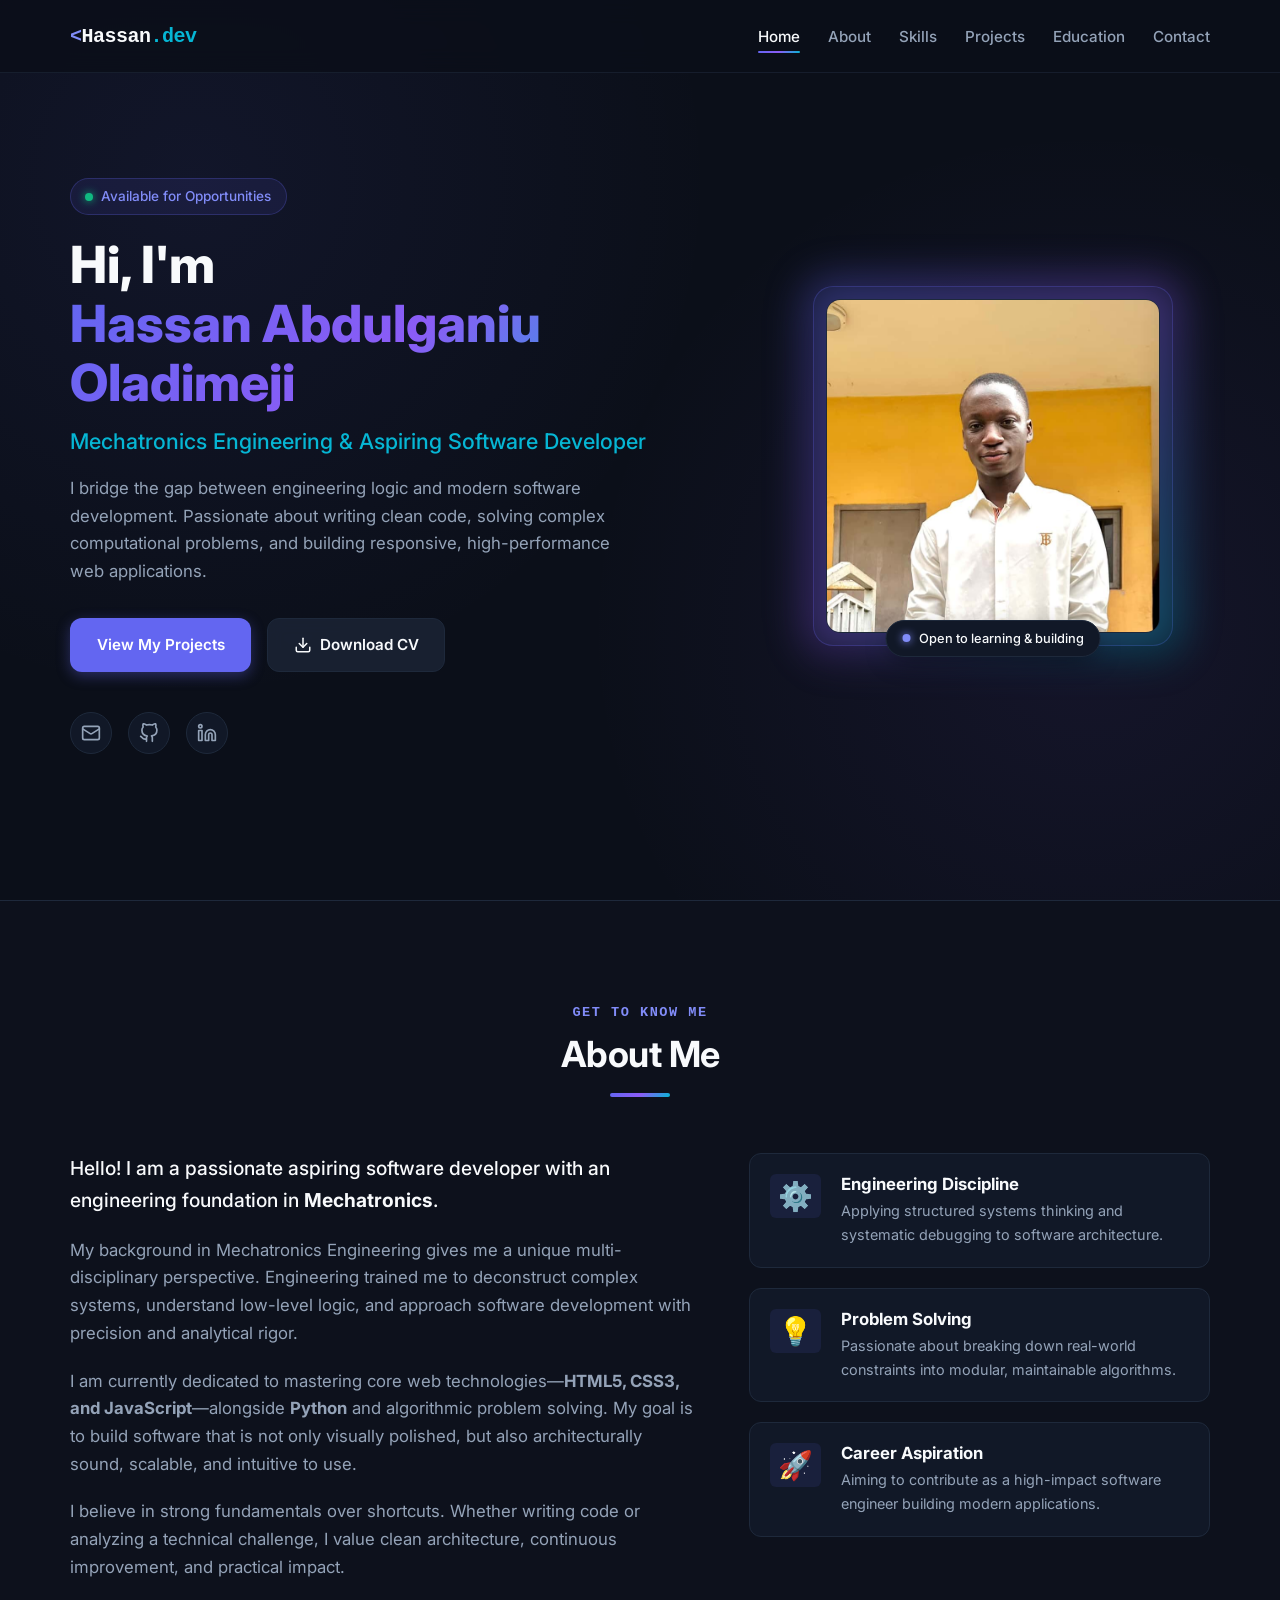
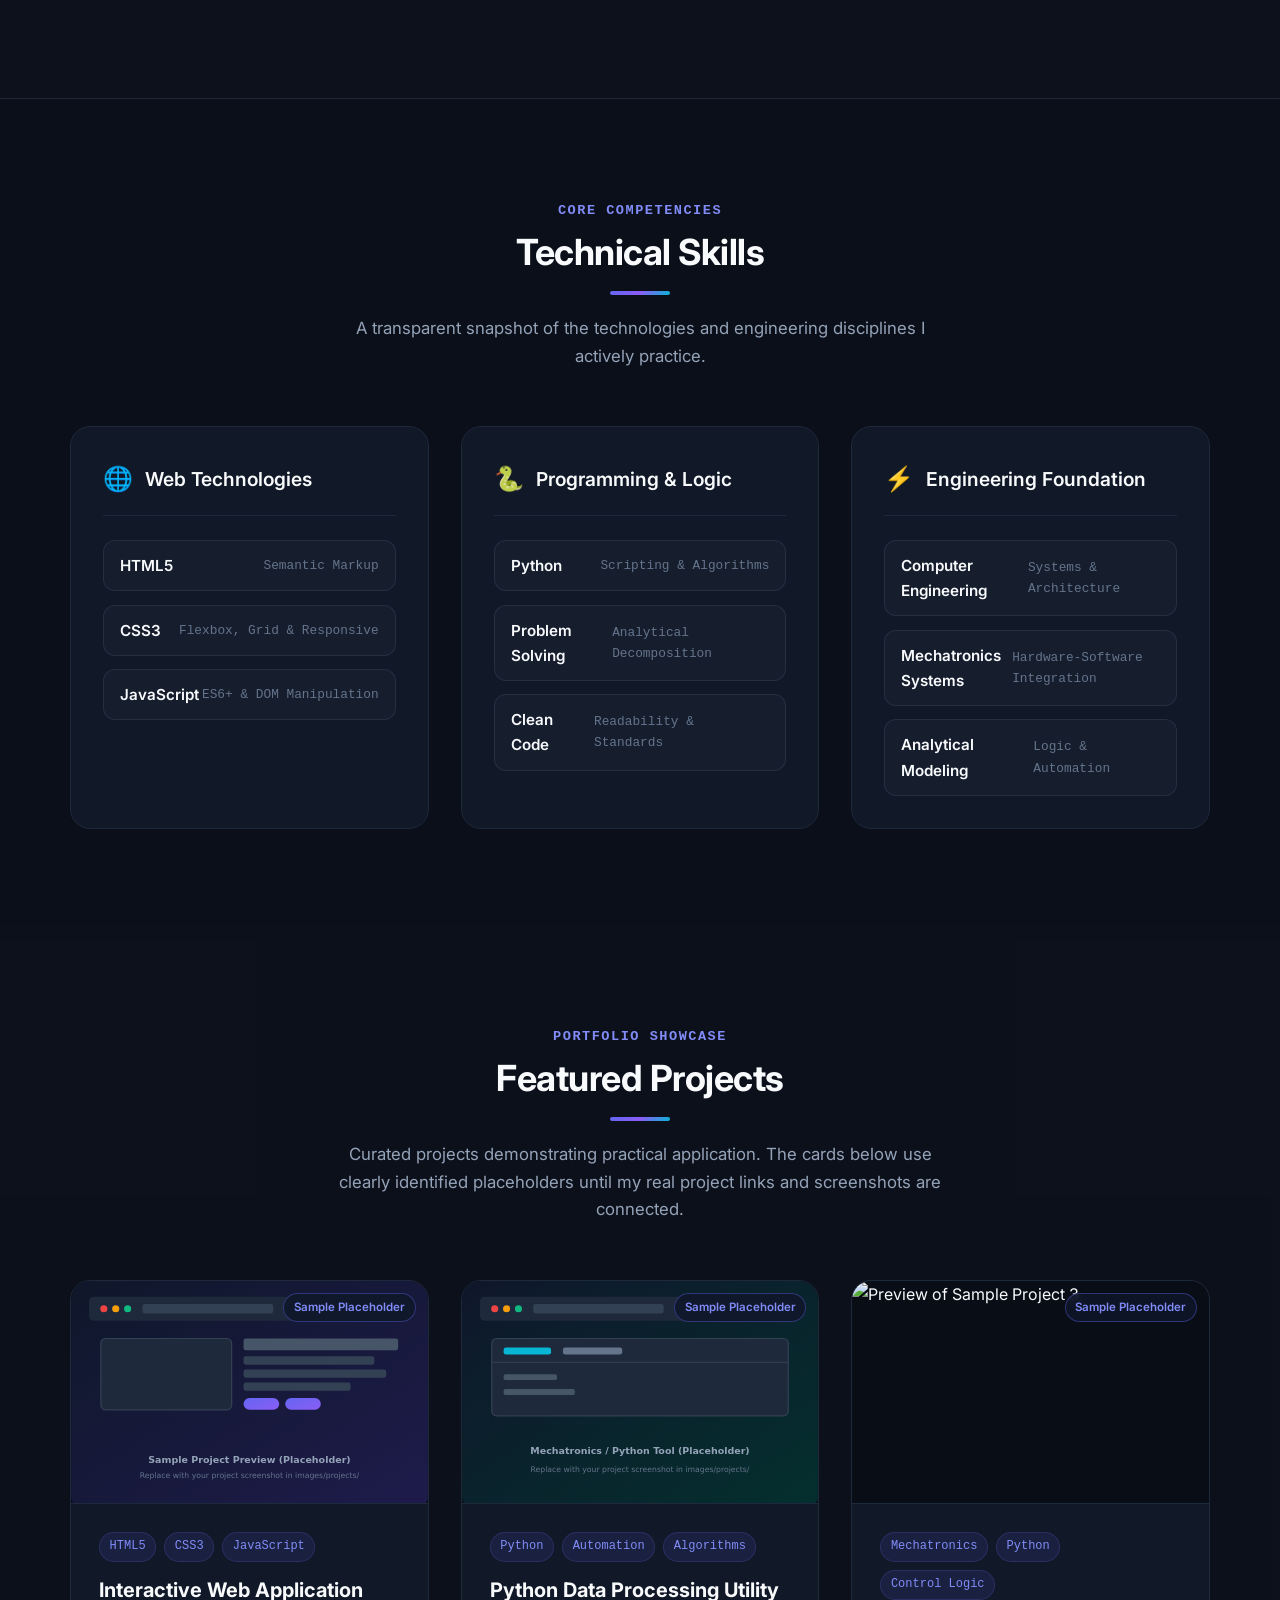
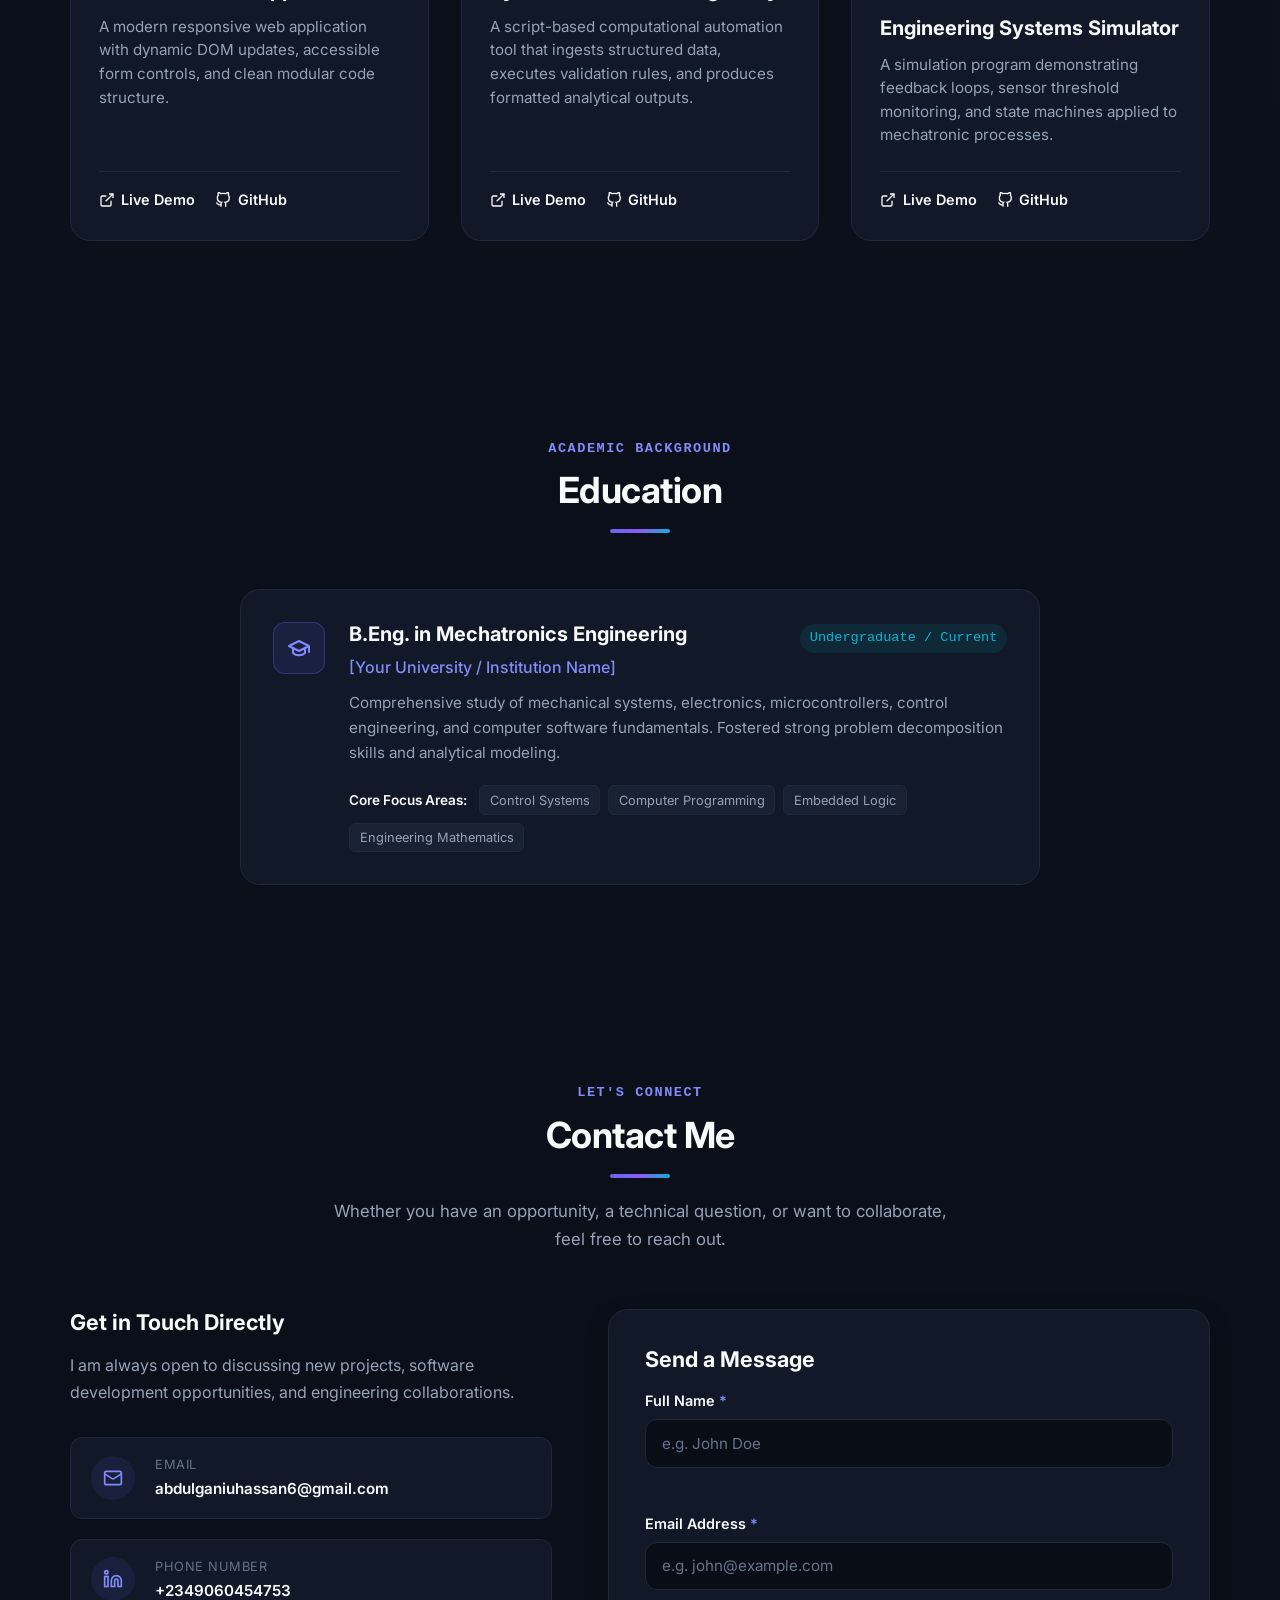
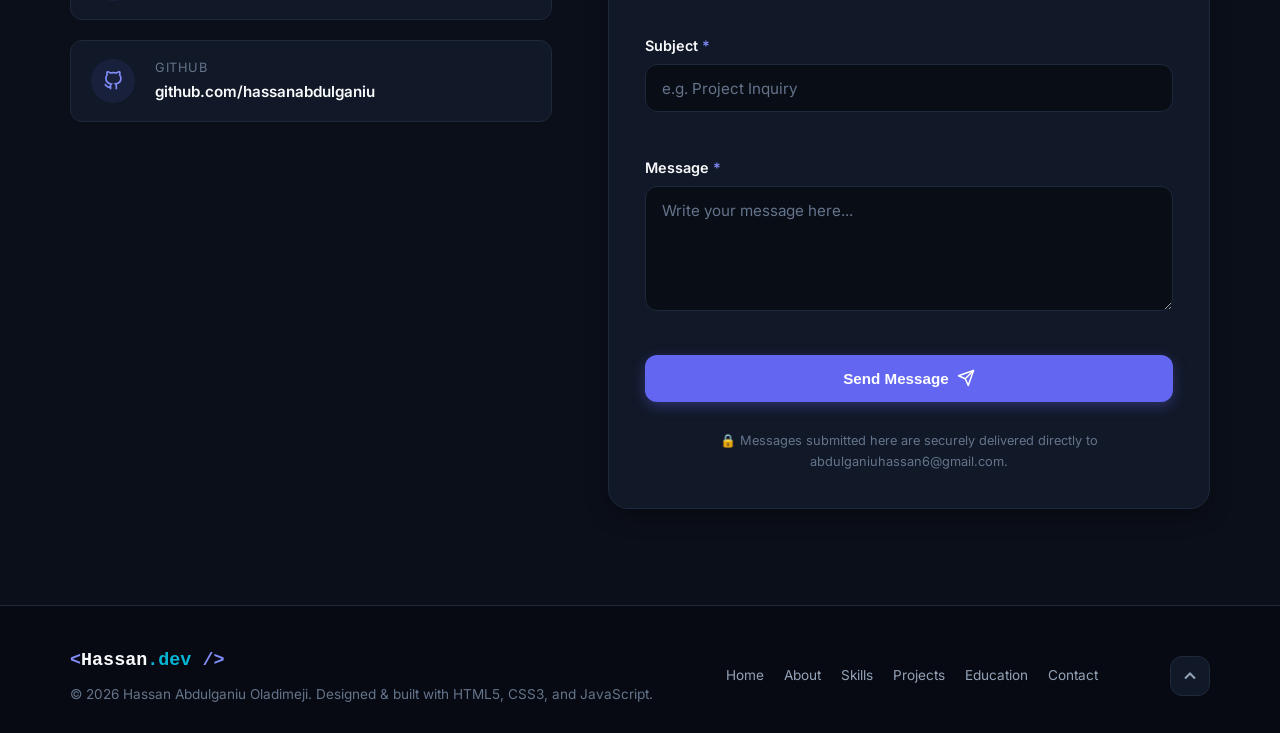
==== commit 6ca1554a: "Update GitHub and phone contact links" ====
--- a/index.html
+++ b/index.html
@@ -486,10 +486,10 @@
                   </svg>
                 </div>
                 <div>
-                  <span class="method-label">LinkedIn</span>
+                  <span class="method-label">Phone Number</span>
                   <!-- Placeholder: update with your LinkedIn profile URL -->
-                  <a href="https://linkedin.com/in/[your-profile]" target="_blank" rel="noopener noreferrer" class="method-value">
-                    linkedin.com/in/[your-profile]
+                  <a href="tel:+2349060454753" target="_blank" rel="noopener noreferrer" class="method-value">
+                    +2349060454753
                   </a>
                 </div>
               </div>
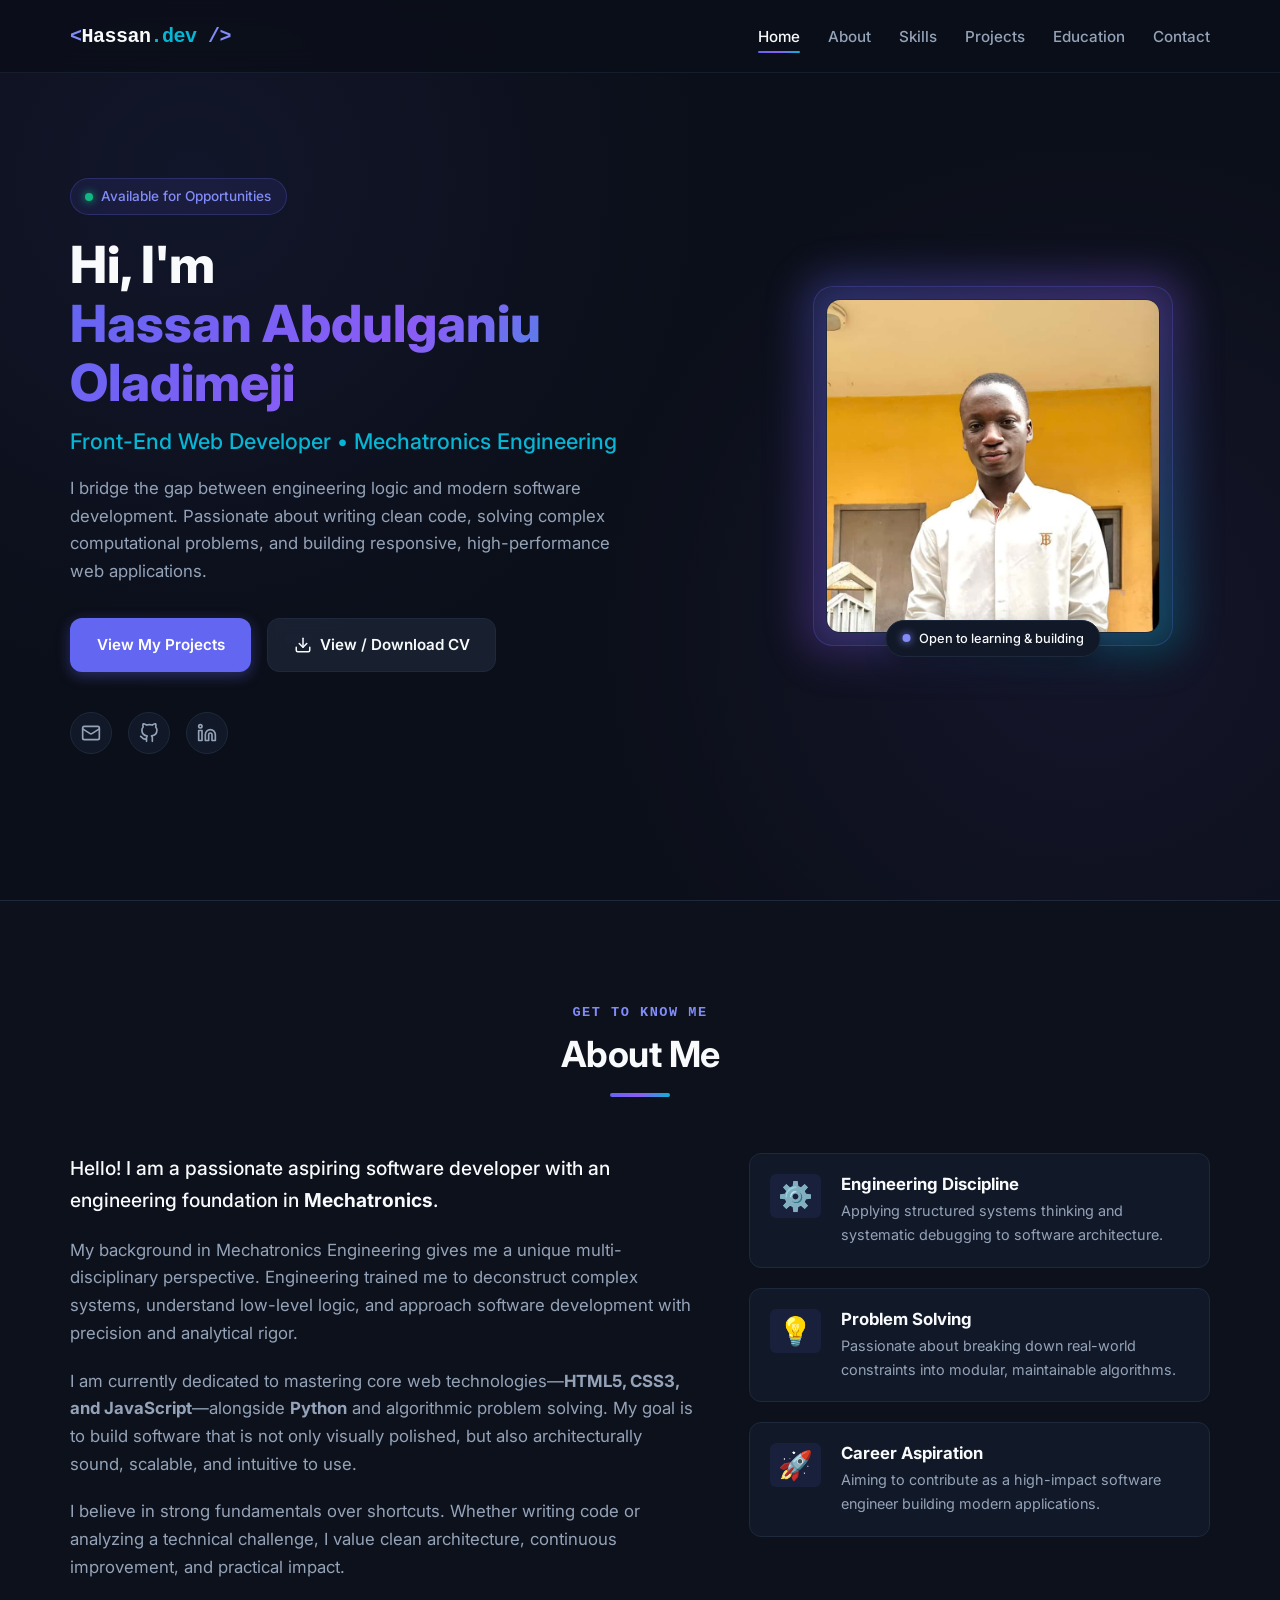
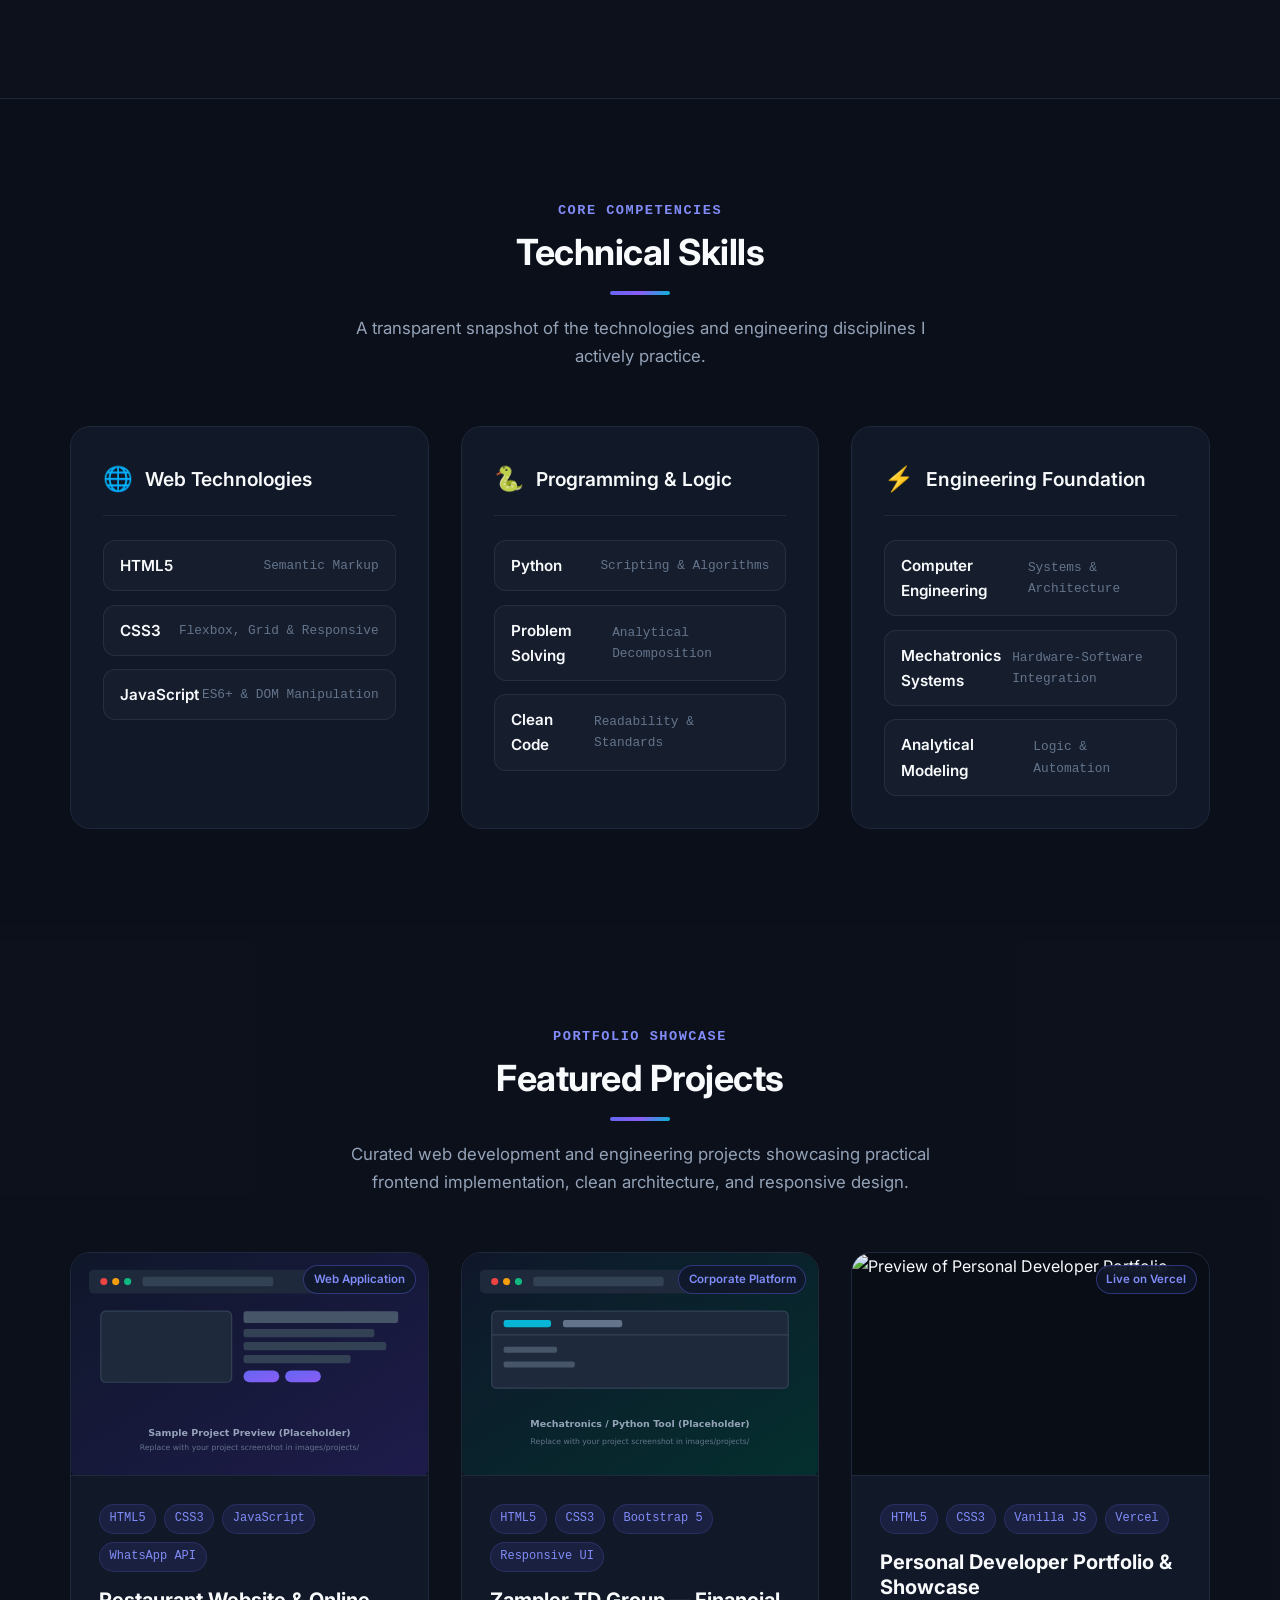
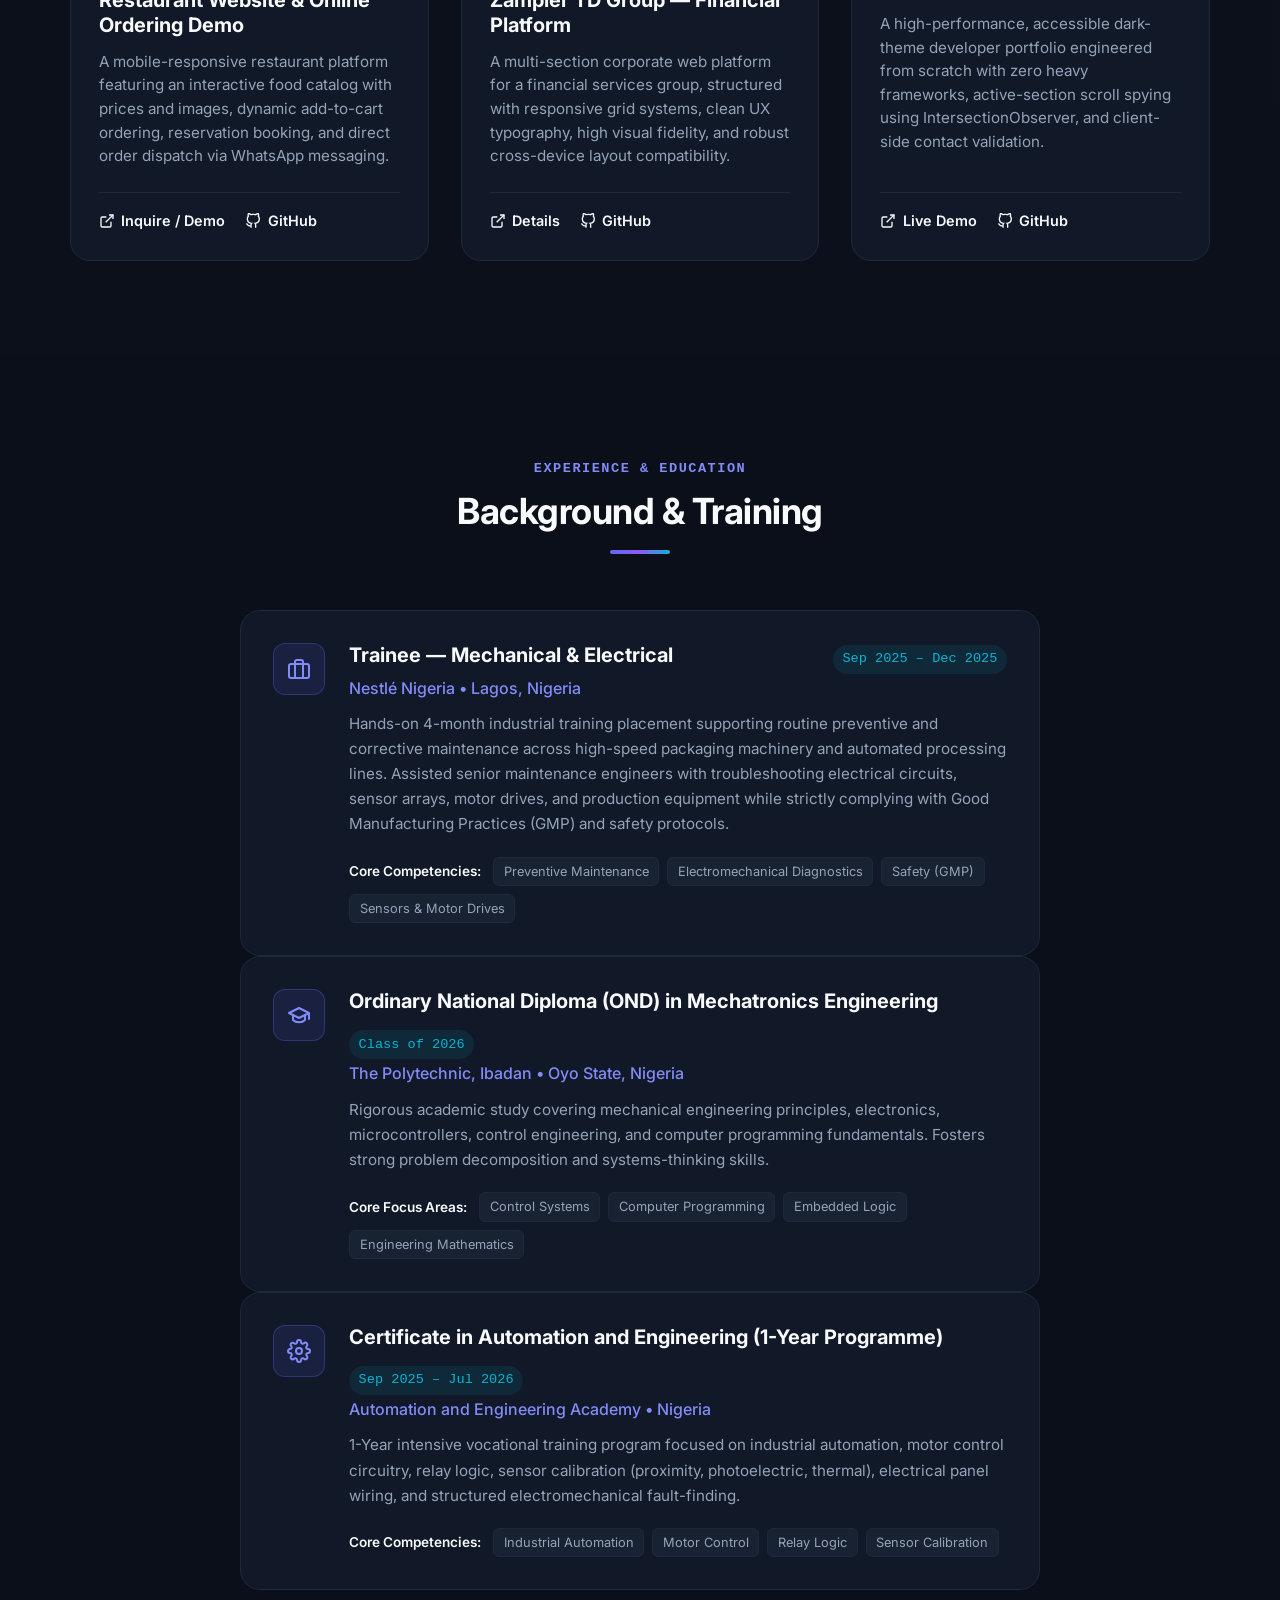
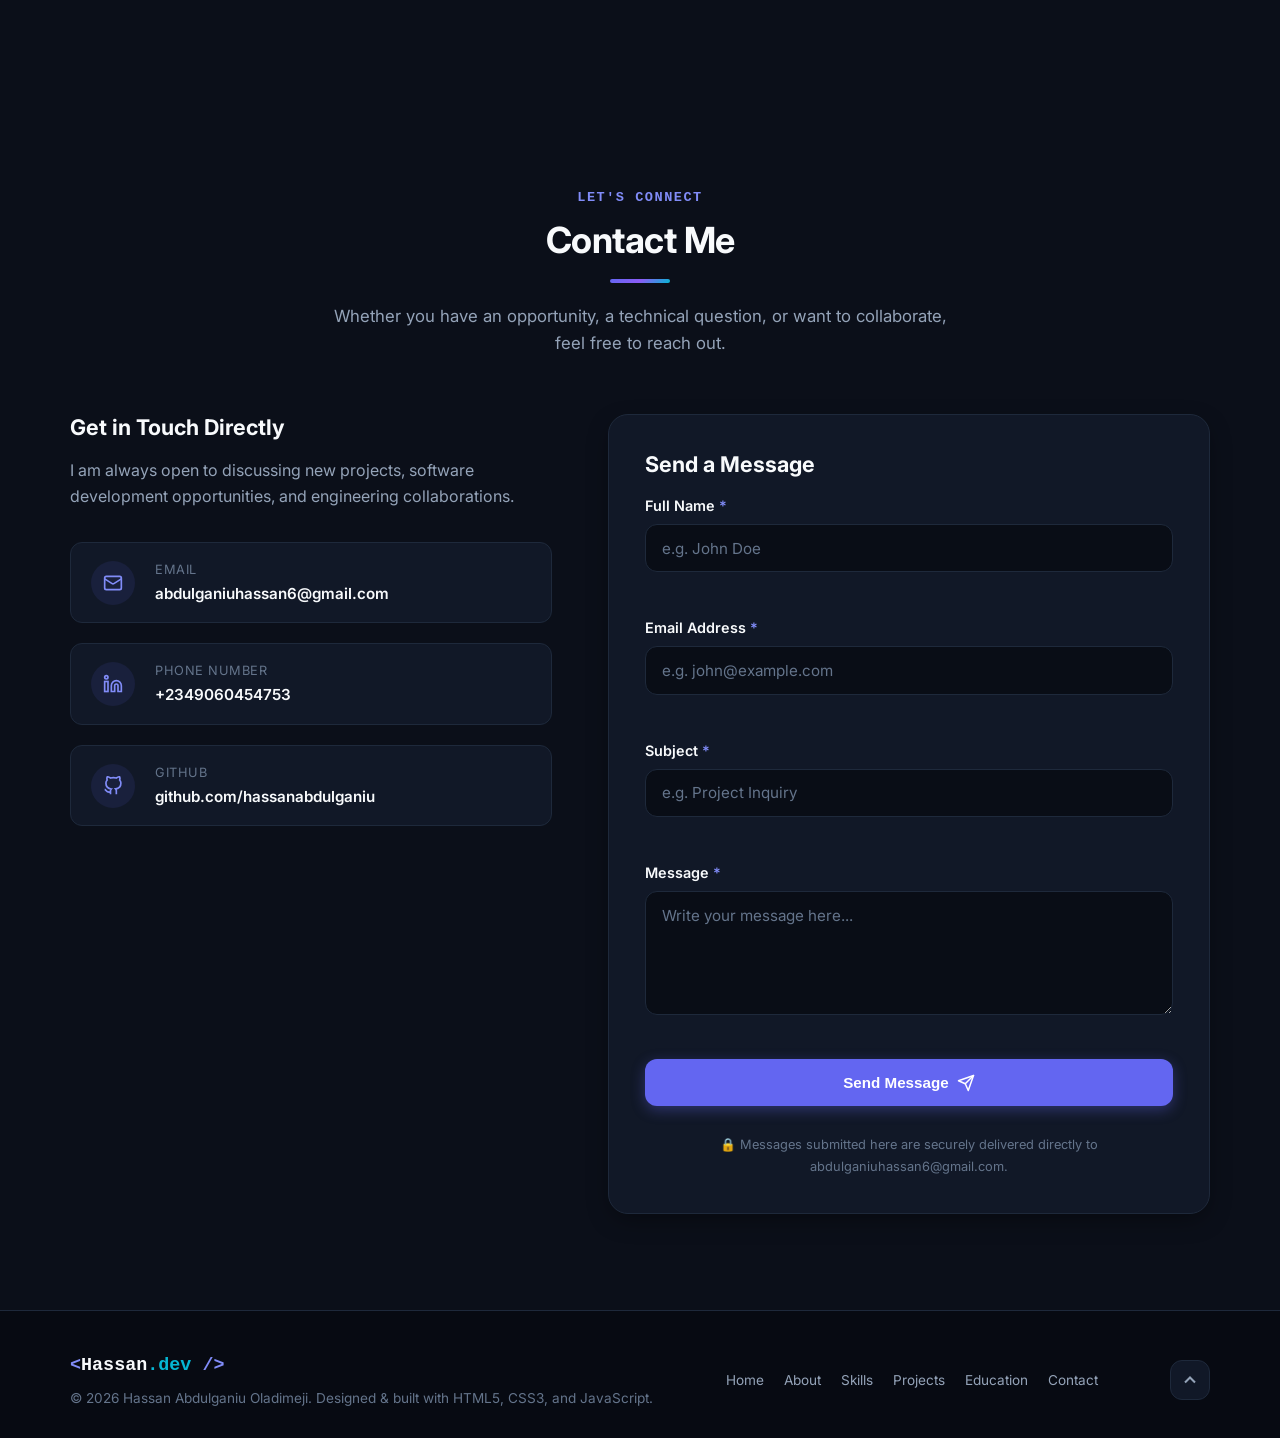
==== commit 278d7c35: "Install Vercel Web Analytics Integration # Vercel Web Analytics Implementation  ## Summary Successfu" ====
--- a/index.html
+++ b/index.html
@@ -22,6 +22,10 @@
         y=l.getElementsByTagName(r)[0];y.parentNode.insertBefore(t,y);
     })(window, document, "clarity", "script", "zb271l19dk");
 </script>
+  
+  <!-- Vercel Web Analytics -->
+  <script>window.va=window.va||function(){(window.vaq=window.vaq||[]).push(arguments)};</script>
+  <script defer src="/_vercel/insights/script.js"></script>
 </head>
 <body>
 
@@ -31,7 +35,7 @@
   <header class="header" id="header">
     <div class="container nav-container">
       <a href="#home" class="logo" aria-label="Homepage">
-        <span class="logo-bracket">&lt;</span>Hassan<span class="logo-accent">.dev</span><span class="logo-bracket">
+        <span class="logo-bracket">&lt;</span>Hassan<span class="logo-accent">.dev</span><span class="logo-bracket"> /&gt;</span>
       </a>
 
       <!-- Mobile Menu Toggle Button (Accessible) -->
@@ -73,7 +77,7 @@
           </h1>
 
           <h2 class="hero-subtitle">
-            Mechatronics Engineering &amp; Aspiring Software Developer
+            Front-End Web Developer &bull; Mechatronics Engineering
           </h2>
 
           <p class="hero-description">
@@ -84,14 +88,13 @@
 
           <div class="hero-actions">
             <a href="#projects" class="btn btn-primary">View My Projects</a>
-            <!-- Placeholder for CV download until real CV file is added -->
-            <a href="#contact" class="btn btn-secondary" id="downloadCvBtn" title="Contact me or replace with your CV file">
+            <a href="cv.html" target="_blank" rel="noopener noreferrer" class="btn btn-secondary" id="downloadCvBtn" title="View &amp; Print Curriculum Vitae (PDF)">
               <svg class="btn-icon" width="18" height="18" viewBox="0 0 24 24" fill="none" stroke="currentColor" stroke-width="2" stroke-linecap="round" stroke-linejoin="round">
                 <path d="M21 15v4a2 2 0 0 1-2 2H5a2 2 0 0 1-2-2v-4"></path>
                 <polyline points="7 10 12 15 17 10"></polyline>
                 <line x1="12" y1="15" x2="12" y2="3"></line>
               </svg>
-              Download CV
+              View / Download CV
             </a>
           </div>
 
@@ -102,8 +105,7 @@
                 <path d="m22 7-8.97 5.7a1.94 1.94 0 0 1-2.06 0L2 7"></path>
               </svg>
             </a>
-            <!-- Placeholder links for LinkedIn & GitHub -->
-            <a href="https://github.com/[your-username]" target="_blank" rel="noopener noreferrer" class="social-link" aria-label="GitHub Profile (Placeholder)">
+            <a href="https://github.com/hassanabdulganiu" target="_blank" rel="noopener noreferrer" class="social-link" aria-label="GitHub Profile" title="GitHub Profile">
               <svg width="20" height="20" viewBox="0 0 24 24" fill="none" stroke="currentColor" stroke-width="2" stroke-linecap="round" stroke-linejoin="round">
                 <path d="M9 19c-5 1.5-5-2.5-7-3m14 6v-3.87a3.37 3.37 0 0 0-.94-2.61c3.14-.35 6.44-1.54 6.44-7A5.44 5.44 0 0 0 20 4.77 5.07 5.07 0 0 0 19.91 1S18.73.65 16 2.48a13.38 13.38 0 0 0-7 0C6.27.65 5.09 1 5.09 1A5.07 5.07 0 0 0 5 4.77a5.44 5.44 0 0 0-1.5 3.78c0 5.42 3.3 6.61 6.44 7A3.37 3.37 0 0 0 9 18.13V22"></path>
               </svg>
@@ -294,35 +296,95 @@
           <h2 class="section-title">Featured Projects</h2>
           <div class="section-divider"></div>
           <p class="section-subtitle">
-            Curated projects demonstrating practical application. The cards below use clearly identified placeholders until my real project links and screenshots are connected.
+            Curated web development and engineering projects showcasing practical frontend implementation, clean architecture, and responsive design.
           </p>
         </div>
 
         <div class="projects-grid">
           
-          <!-- Project Card 1 (Sample Placeholder) -->
+          <!-- Project Card 1: Restaurant Website & Online Ordering Demo -->
           <article class="project-card">
             <div class="project-thumbnail-wrapper">
-              <img src="images/projects/project-1.svg" alt="Preview of Sample Project 1" class="project-img" loading="lazy">
-              <span class="project-status-badge">Sample Placeholder</span>
+              <img src="images/projects/project-1.svg" alt="Preview of Restaurant Website &amp; Online Ordering Demo" class="project-img" loading="lazy">
+              <span class="project-status-badge">Web Application</span>
             </div>
             <div class="project-content">
               <div class="project-tech-stack">
                 <span class="tech-tag">HTML5</span>
                 <span class="tech-tag">CSS3</span>
                 <span class="tech-tag">JavaScript</span>
-              </div>
-              <h3 class="project-title">Interactive Web Application</h3>
+                <span class="tech-tag">WhatsApp API</span>
+              </div>
+              <h3 class="project-title">Restaurant Website &amp; Online Ordering Demo</h3>
               <p class="project-description">
-                A modern responsive web application with dynamic DOM updates, accessible form controls, and clean modular code structure.
+                A mobile-responsive restaurant platform featuring an interactive food catalog with prices and images, dynamic add-to-cart ordering, reservation booking, and direct order dispatch via WhatsApp messaging.
               </p>
               <div class="project-links">
-                <!-- Placeholder links - to be replaced with real URLs -->
-                <a href="#" class="btn-link" title="Sample Demo Link" onclick="event.preventDefault(); alert('Placeholder: Link will connect to your real live demo.');">
+                <a href="#contact" class="btn-link" title="Request live demo access">
+                  <svg width="16" height="16" viewBox="0 0 24 24" fill="none" stroke="currentColor" stroke-width="2"><path d="M18 13v6a2 2 0 0 1-2 2H5a2 2 0 0 1-2-2V8a2 2 0 0 1 2-2h6"></path><polyline points="15 3 21 3 21 9"></polyline><line x1="10" y1="14" x2="21" y2="3"></line></svg>
+                  Inquire / Demo
+                </a>
+                <a href="https://github.com/hassanabdulganiu" target="_blank" rel="noopener noreferrer" class="btn-link" title="Visit GitHub Profile">
+                  <svg width="16" height="16" viewBox="0 0 24 24" fill="none" stroke="currentColor" stroke-width="2"><path d="M9 19c-5 1.5-5-2.5-7-3m14 6v-3.87a3.37 3.37 0 0 0-.94-2.61c3.14-.35 6.44-1.54 6.44-7A5.44 5.44 0 0 0 20 4.77 5.07 5.07 0 0 0 19.91 1S18.73.65 16 2.48a13.38 13.38 0 0 0-7 0C6.27.65 5.09 1 5.09 1A5.07 5.07 0 0 0 5 4.77a5.44 5.44 0 0 0-1.5 3.78c0 5.42 3.3 6.61 6.44 7A3.37 3.37 0 0 0 9 18.13V22"></path></svg>
+                  GitHub
+                </a>
+              </div>
+            </div>
+          </article>
+
+          <!-- Project Card 2: Zampler TD Group -->
+          <article class="project-card">
+            <div class="project-thumbnail-wrapper">
+              <img src="images/projects/project-2.svg" alt="Preview of Zampler TD Group Platform" class="project-img" loading="lazy">
+              <span class="project-status-badge">Corporate Platform</span>
+            </div>
+            <div class="project-content">
+              <div class="project-tech-stack">
+                <span class="tech-tag">HTML5</span>
+                <span class="tech-tag">CSS3</span>
+                <span class="tech-tag">Bootstrap 5</span>
+                <span class="tech-tag">Responsive UI</span>
+              </div>
+              <h3 class="project-title">Zampler TD Group &mdash; Financial Platform</h3>
+              <p class="project-description">
+                A multi-section corporate web platform for a financial services group, structured with responsive grid systems, clean UX typography, high visual fidelity, and robust cross-device layout compatibility.
+              </p>
+              <div class="project-links">
+                <a href="#contact" class="btn-link" title="Request project details">
+                  <svg width="16" height="16" viewBox="0 0 24 24" fill="none" stroke="currentColor" stroke-width="2"><path d="M18 13v6a2 2 0 0 1-2 2H5a2 2 0 0 1-2-2V8a2 2 0 0 1 2-2h6"></path><polyline points="15 3 21 3 21 9"></polyline><line x1="10" y1="14" x2="21" y2="3"></line></svg>
+                  Details
+                </a>
+                <a href="https://github.com/hassanabdulganiu" target="_blank" rel="noopener noreferrer" class="btn-link" title="Visit GitHub Profile">
+                  <svg width="16" height="16" viewBox="0 0 24 24" fill="none" stroke="currentColor" stroke-width="2"><path d="M9 19c-5 1.5-5-2.5-7-3m14 6v-3.87a3.37 3.37 0 0 0-.94-2.61c3.14-.35 6.44-1.54 6.44-7A5.44 5.44 0 0 0 20 4.77 5.07 5.07 0 0 0 19.91 1S18.73.65 16 2.48a13.38 13.38 0 0 0-7 0C6.27.65 5.09 1 5.09 1A5.07 5.07 0 0 0 5 4.77a5.44 5.44 0 0 0-1.5 3.78c0 5.42 3.3 6.61 6.44 7A3.37 3.37 0 0 0 9 18.13V22"></path></svg>
+                  GitHub
+                </a>
+              </div>
+            </div>
+          </article>
+
+          <!-- Project Card 3: Personal Developer Portfolio -->
+          <article class="project-card">
+            <div class="project-thumbnail-wrapper">
+              <img src="images/projects/project-3.svg" alt="Preview of Personal Developer Portfolio" class="project-img" loading="lazy">
+              <span class="project-status-badge">Live on Vercel</span>
+            </div>
+            <div class="project-content">
+              <div class="project-tech-stack">
+                <span class="tech-tag">HTML5</span>
+                <span class="tech-tag">CSS3</span>
+                <span class="tech-tag">Vanilla JS</span>
+                <span class="tech-tag">Vercel</span>
+              </div>
+              <h3 class="project-title">Personal Developer Portfolio &amp; Showcase</h3>
+              <p class="project-description">
+                A high-performance, accessible dark-theme developer portfolio engineered from scratch with zero heavy frameworks, active-section scroll spying using IntersectionObserver, and client-side contact validation.
+              </p>
+              <div class="project-links">
+                <a href="https://my-portfolio-qvypp3ht3-hassan-aeb8.vercel.app" target="_blank" rel="noopener noreferrer" class="btn-link" title="Open live portfolio">
                   <svg width="16" height="16" viewBox="0 0 24 24" fill="none" stroke="currentColor" stroke-width="2"><path d="M18 13v6a2 2 0 0 1-2 2H5a2 2 0 0 1-2-2V8a2 2 0 0 1 2-2h6"></path><polyline points="15 3 21 3 21 9"></polyline><line x1="10" y1="14" x2="21" y2="3"></line></svg>
                   Live Demo
                 </a>
-                <a href="#" class="btn-link" title="Sample GitHub Link" onclick="event.preventDefault(); alert('Placeholder: Link will connect to your real GitHub repository.');">
+                <a href="https://github.com/hassanabdulganiu/my-portfolio" target="_blank" rel="noopener noreferrer" class="btn-link" title="View Source Code on GitHub">
                   <svg width="16" height="16" viewBox="0 0 24 24" fill="none" stroke="currentColor" stroke-width="2"><path d="M9 19c-5 1.5-5-2.5-7-3m14 6v-3.87a3.37 3.37 0 0 0-.94-2.61c3.14-.35 6.44-1.54 6.44-7A5.44 5.44 0 0 0 20 4.77 5.07 5.07 0 0 0 19.91 1S18.73.65 16 2.48a13.38 13.38 0 0 0-7 0C6.27.65 5.09 1 5.09 1A5.07 5.07 0 0 0 5 4.77a5.44 5.44 0 0 0-1.5 3.78c0 5.42 3.3 6.61 6.44 7A3.37 3.37 0 0 0 9 18.13V22"></path></svg>
                   GitHub
                 </a>
@@ -330,82 +392,54 @@
             </div>
           </article>
 
-          <!-- Project Card 2 (Sample Placeholder) -->
-          <article class="project-card">
-            <div class="project-thumbnail-wrapper">
-              <img src="images/projects/project-2.svg" alt="Preview of Sample Project 2" class="project-img" loading="lazy">
-              <span class="project-status-badge">Sample Placeholder</span>
-            </div>
-            <div class="project-content">
-              <div class="project-tech-stack">
-                <span class="tech-tag">Python</span>
-                <span class="tech-tag">Automation</span>
-                <span class="tech-tag">Algorithms</span>
-              </div>
-              <h3 class="project-title">Python Data Processing Utility</h3>
-              <p class="project-description">
-                A script-based computational automation tool that ingests structured data, executes validation rules, and produces formatted analytical outputs.
-              </p>
-              <div class="project-links">
-                <a href="#" class="btn-link" onclick="event.preventDefault(); alert('Placeholder: Link will connect to your real live demo.');">
-                  <svg width="16" height="16" viewBox="0 0 24 24" fill="none" stroke="currentColor" stroke-width="2"><path d="M18 13v6a2 2 0 0 1-2 2H5a2 2 0 0 1-2-2V8a2 2 0 0 1 2-2h6"></path><polyline points="15 3 21 3 21 9"></polyline><line x1="10" y1="14" x2="21" y2="3"></line></svg>
-                  Live Demo
-                </a>
-                <a href="#" class="btn-link" onclick="event.preventDefault(); alert('Placeholder: Link will connect to your real GitHub repository.');">
-                  <svg width="16" height="16" viewBox="0 0 24 24" fill="none" stroke="currentColor" stroke-width="2"><path d="M9 19c-5 1.5-5-2.5-7-3m14 6v-3.87a3.37 3.37 0 0 0-.94-2.61c3.14-.35 6.44-1.54 6.44-7A5.44 5.44 0 0 0 20 4.77 5.07 5.07 0 0 0 19.91 1S18.73.65 16 2.48a13.38 13.38 0 0 0-7 0C6.27.65 5.09 1 5.09 1A5.07 5.07 0 0 0 5 4.77a5.44 5.44 0 0 0-1.5 3.78c0 5.42 3.3 6.61 6.44 7A3.37 3.37 0 0 0 9 18.13V22"></path></svg>
-                  GitHub
-                </a>
-              </div>
-            </div>
-          </article>
-
-          <!-- Project Card 3 (Sample Placeholder) -->
-          <article class="project-card">
-            <div class="project-thumbnail-wrapper">
-              <img src="images/projects/project-3.svg" alt="Preview of Sample Project 3" class="project-img" loading="lazy">
-              <span class="project-status-badge">Sample Placeholder</span>
-            </div>
-            <div class="project-content">
-              <div class="project-tech-stack">
-                <span class="tech-tag">Mechatronics</span>
-                <span class="tech-tag">Python</span>
-                <span class="tech-tag">Control Logic</span>
-              </div>
-              <h3 class="project-title">Engineering Systems Simulator</h3>
-              <p class="project-description">
-                A simulation program demonstrating feedback loops, sensor threshold monitoring, and state machines applied to mechatronic processes.
-              </p>
-              <div class="project-links">
-                <a href="#" class="btn-link" onclick="event.preventDefault(); alert('Placeholder: Link will connect to your real live demo.');">
-                  <svg width="16" height="16" viewBox="0 0 24 24" fill="none" stroke="currentColor" stroke-width="2"><path d="M18 13v6a2 2 0 0 1-2 2H5a2 2 0 0 1-2-2V8a2 2 0 0 1 2-2h6"></path><polyline points="15 3 21 3 21 9"></polyline><line x1="10" y1="14" x2="21" y2="3"></line></svg>
-                  Live Demo
-                </a>
-                <a href="#" class="btn-link" onclick="event.preventDefault(); alert('Placeholder: Link will connect to your real GitHub repository.');">
-                  <svg width="16" height="16" viewBox="0 0 24 24" fill="none" stroke="currentColor" stroke-width="2"><path d="M9 19c-5 1.5-5-2.5-7-3m14 6v-3.87a3.37 3.37 0 0 0-.94-2.61c3.14-.35 6.44-1.54 6.44-7A5.44 5.44 0 0 0 20 4.77 5.07 5.07 0 0 0 19.91 1S18.73.65 16 2.48a13.38 13.38 0 0 0-7 0C6.27.65 5.09 1 5.09 1A5.07 5.07 0 0 0 5 4.77a5.44 5.44 0 0 0-1.5 3.78c0 5.42 3.3 6.61 6.44 7A3.37 3.37 0 0 0 9 18.13V22"></path></svg>
-                  GitHub
-                </a>
-              </div>
-            </div>
-          </article>
-
         </div>
 
       </div>
     </section>
 
     <!-- ========================================================= -->
-    <!-- EDUCATION SECTION                                         -->
+    <!-- EDUCATION & EXPERIENCE SECTION                            -->
     <!-- ========================================================= -->
     <section class="section education-section" id="education">
       <div class="container">
         
         <div class="section-header">
-          <p class="section-tag">Academic Background</p>
-          <h2 class="section-title">Education</h2>
+          <p class="section-tag">Experience &amp; Education</p>
+          <h2 class="section-title">Background &amp; Training</h2>
           <div class="section-divider"></div>
         </div>
 
         <div class="education-wrapper">
+          
+          <!-- Card 1: Nestlé -->
+          <div class="education-card">
+            <div class="education-icon-box">
+              <svg width="24" height="24" viewBox="0 0 24 24" fill="none" stroke="currentColor" stroke-width="2" stroke-linecap="round" stroke-linejoin="round">
+                <rect x="2" y="7" width="20" height="14" rx="2" ry="2"></rect>
+                <path d="M16 21V5a2 2 0 0 0-2-2h-4a2 2 0 0 0-2 2v16"></path>
+              </svg>
+            </div>
+            
+            <div class="education-content">
+              <div class="education-heading">
+                <h3 class="degree-title">Trainee &mdash; Mechanical &amp; Electrical</h3>
+                <span class="education-period">Sep 2025 &ndash; Dec 2025</span>
+              </div>
+              <h4 class="institution-name">Nestlé Nigeria &bull; Lagos, Nigeria</h4>
+              <p class="education-description">
+                Hands-on 4-month industrial training placement supporting routine preventive and corrective maintenance across high-speed packaging machinery and automated processing lines. Assisted senior maintenance engineers with troubleshooting electrical circuits, sensor arrays, motor drives, and production equipment while strictly complying with Good Manufacturing Practices (GMP) and safety protocols.
+              </p>
+              <div class="coursework-tags">
+                <span class="coursework-label">Core Competencies:</span>
+                <span class="cw-tag">Preventive Maintenance</span>
+                <span class="cw-tag">Electromechanical Diagnostics</span>
+                <span class="cw-tag">Safety (GMP)</span>
+                <span class="cw-tag">Sensors &amp; Motor Drives</span>
+              </div>
+            </div>
+          </div>
+
+          <!-- Card 2: The Polytechnic, Ibadan -->
           <div class="education-card">
             <div class="education-icon-box">
               <svg width="24" height="24" viewBox="0 0 24 24" fill="none" stroke="currentColor" stroke-width="2" stroke-linecap="round" stroke-linejoin="round">
@@ -416,14 +450,12 @@
             
             <div class="education-content">
               <div class="education-heading">
-                <!-- Replace [Degree Title] and [Institution Name] with your exact degree details -->
-                <h3 class="degree-title">B.Eng. in Mechatronics Engineering</h3>
-                <span class="education-period">Undergraduate / Current</span>
-              </div>
-              <h4 class="institution-name">[Your University / Institution Name]</h4>
+                <h3 class="degree-title">Ordinary National Diploma (OND) in Mechatronics Engineering</h3>
+                <span class="education-period">Class of 2026</span>
+              </div>
+              <h4 class="institution-name">The Polytechnic, Ibadan &bull; Oyo State, Nigeria</h4>
               <p class="education-description">
-                Comprehensive study of mechanical systems, electronics, microcontrollers, control engineering, 
-                and computer software fundamentals. Fostered strong problem decomposition skills and analytical modeling.
+                Rigorous academic study covering mechanical engineering principles, electronics, microcontrollers, control engineering, and computer programming fundamentals. Fosters strong problem decomposition and systems-thinking skills.
               </p>
               <div class="coursework-tags">
                 <span class="coursework-label">Core Focus Areas:</span>
@@ -434,6 +466,35 @@
               </div>
             </div>
           </div>
+
+          <!-- Card 3: Automation Academy -->
+          <div class="education-card">
+            <div class="education-icon-box">
+              <svg width="24" height="24" viewBox="0 0 24 24" fill="none" stroke="currentColor" stroke-width="2" stroke-linecap="round" stroke-linejoin="round">
+                <circle cx="12" cy="12" r="3"></circle>
+                <path d="M19.4 15a1.65 1.65 0 0 0 .33 1.82l.06.06a2 2 0 0 1 0 2.83 2 2 0 0 1-2.83 0l-.06-.06a1.65 1.65 0 0 0-1.82-.33 1.65 1.65 0 0 0-1 1.51V21a2 2 0 0 1-2 2 2 2 0 0 1-2-2v-.09A1.65 1.65 0 0 0 9 19.4a1.65 1.65 0 0 0-1.82.33l-.06.06a2 2 0 0 1-2.83 0 2 2 0 0 1 0-2.83l.06-.06a1.65 1.65 0 0 0 .33-1.82 1.65 1.65 0 0 0-1.51-1H3a2 2 0 0 1-2-2 2 2 0 0 1 2-2h.09A1.65 1.65 0 0 0 4.6 9a1.65 1.65 0 0 0-.33-1.82l-.06-.06a2 2 0 0 1 0-2.83 2 2 0 0 1 2.83 0l.06.06a1.65 1.65 0 0 0 1.82.33H9a1.65 1.65 0 0 0 1-1.51V3a2 2 0 0 1 2-2 2 2 0 0 1 2 2v.09a1.65 1.65 0 0 0 1 1.51 1.65 1.65 0 0 0 1.82-.33l.06-.06a2 2 0 0 1 2.83 0 2 2 0 0 1 0 2.83l-.06.06a1.65 1.65 0 0 0-.33 1.82V9a1.65 1.65 0 0 0 1.51 1H21a2 2 0 0 1 2 2 2 2 0 0 1-2 2h-.09a1.65 1.65 0 0 0-1.51 1z"></path>
+              </svg>
+            </div>
+            
+            <div class="education-content">
+              <div class="education-heading">
+                <h3 class="degree-title">Certificate in Automation and Engineering (1-Year Programme)</h3>
+                <span class="education-period">Sep 2025 &ndash; Jul 2026</span>
+              </div>
+              <h4 class="institution-name">Automation and Engineering Academy &bull; Nigeria</h4>
+              <p class="education-description">
+                1-Year intensive vocational training program focused on industrial automation, motor control circuitry, relay logic, sensor calibration (proximity, photoelectric, thermal), electrical panel wiring, and structured electromechanical fault-finding.
+              </p>
+              <div class="coursework-tags">
+                <span class="coursework-label">Core Competencies:</span>
+                <span class="cw-tag">Industrial Automation</span>
+                <span class="cw-tag">Motor Control</span>
+                <span class="cw-tag">Relay Logic</span>
+                <span class="cw-tag">Sensor Calibration</span>
+              </div>
+            </div>
+          </div>
+
         </div>
 
       </div>
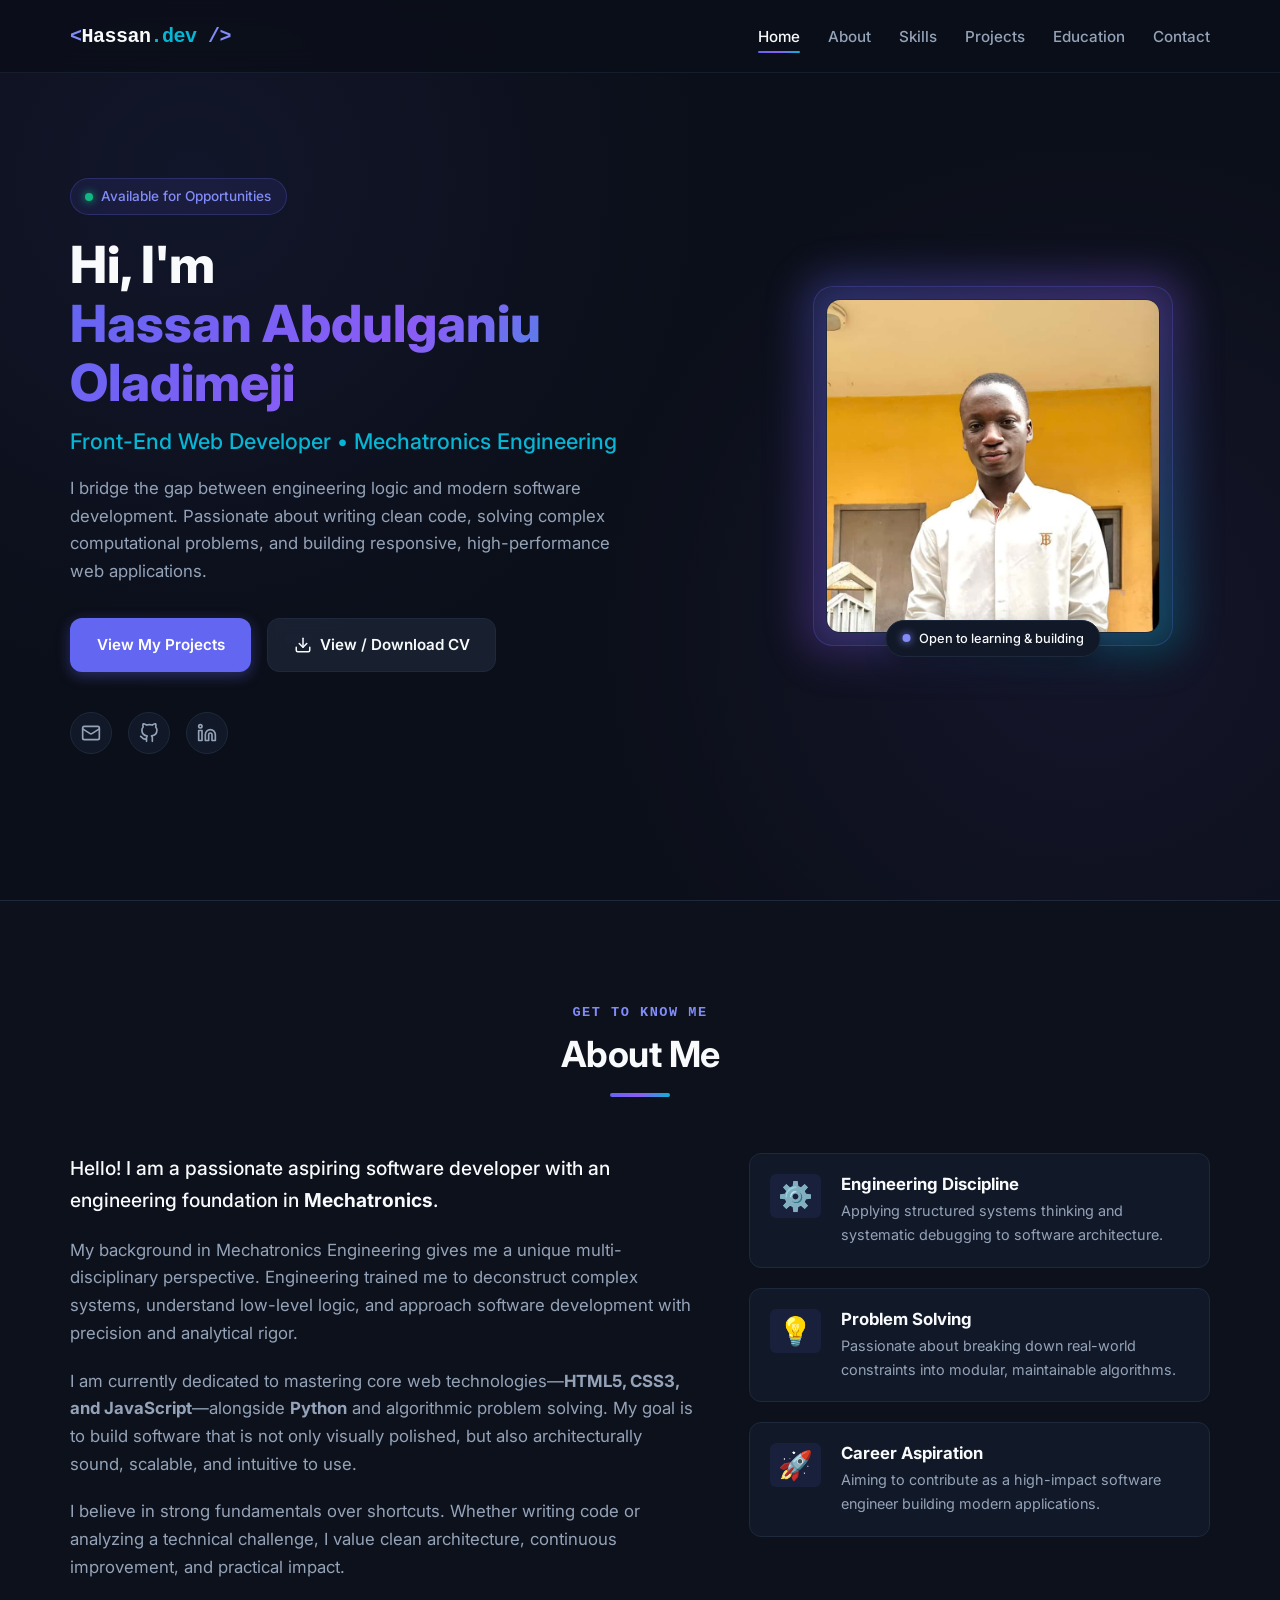
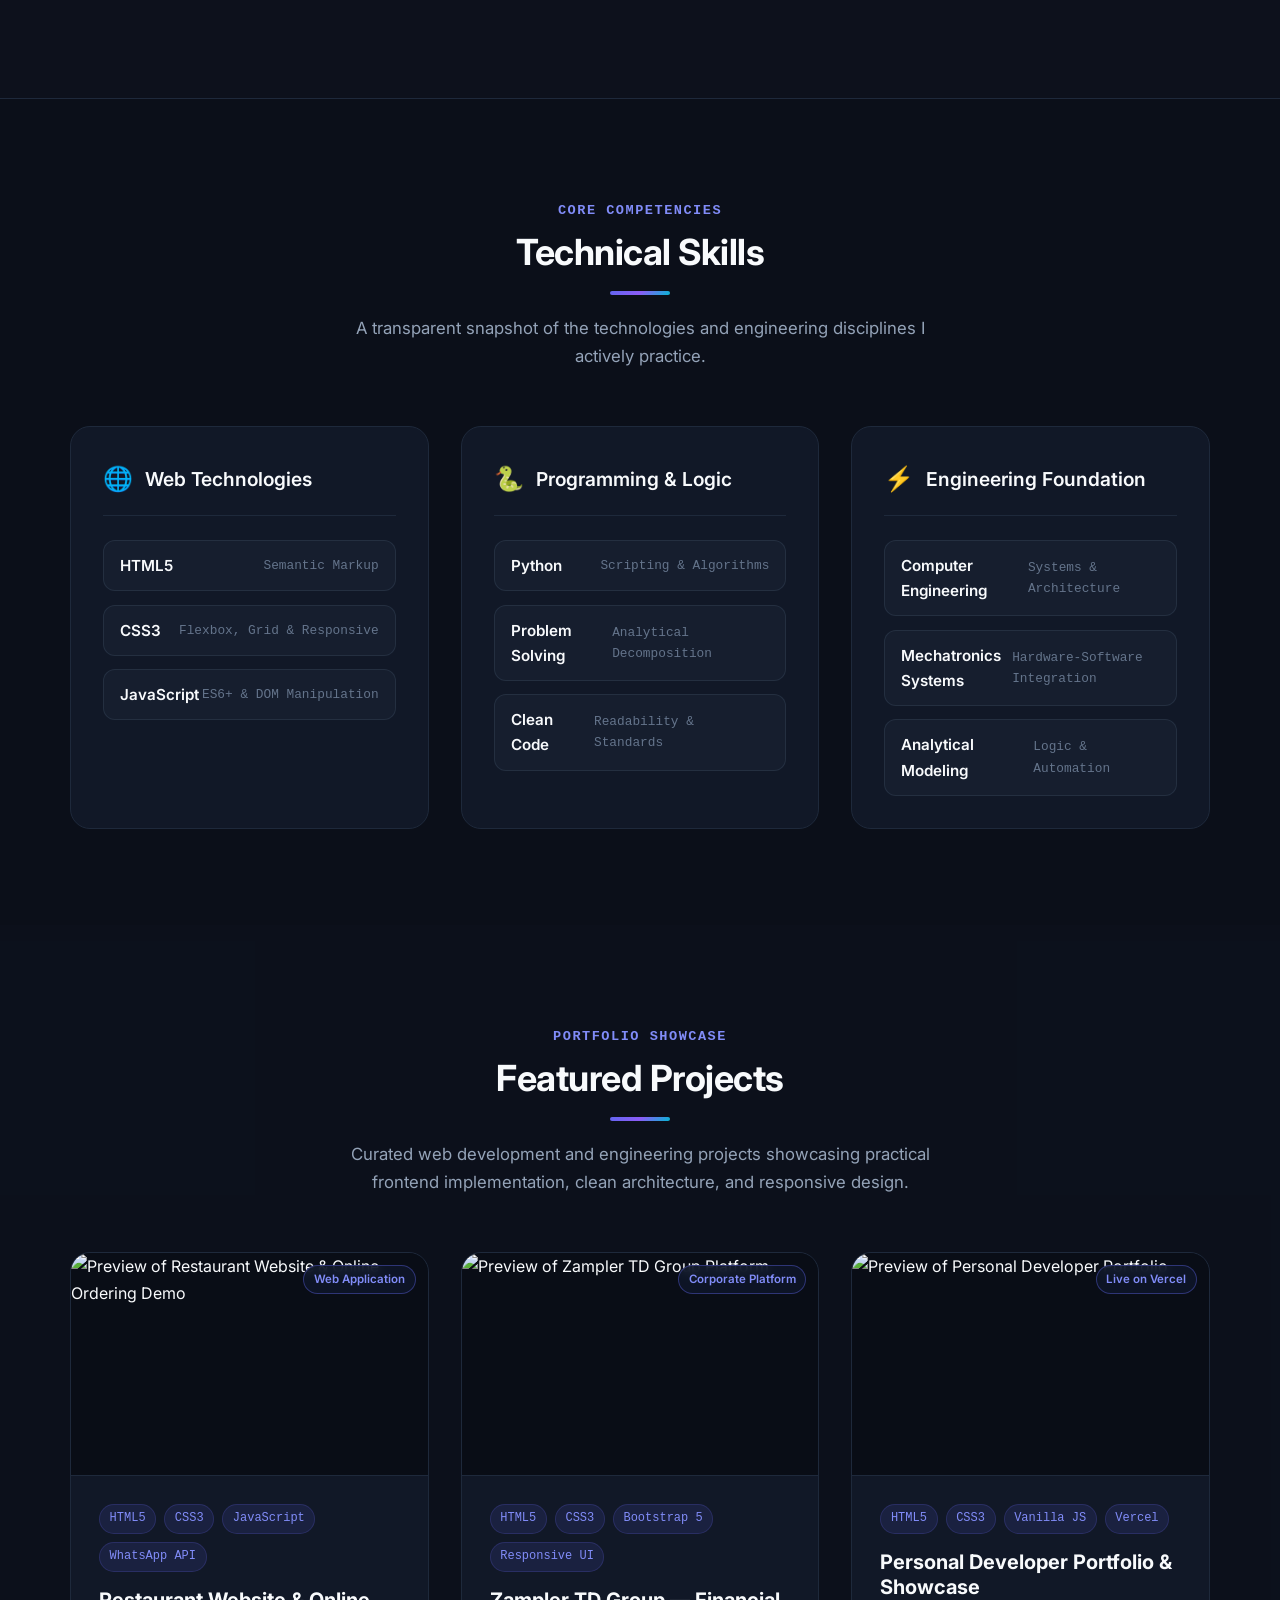
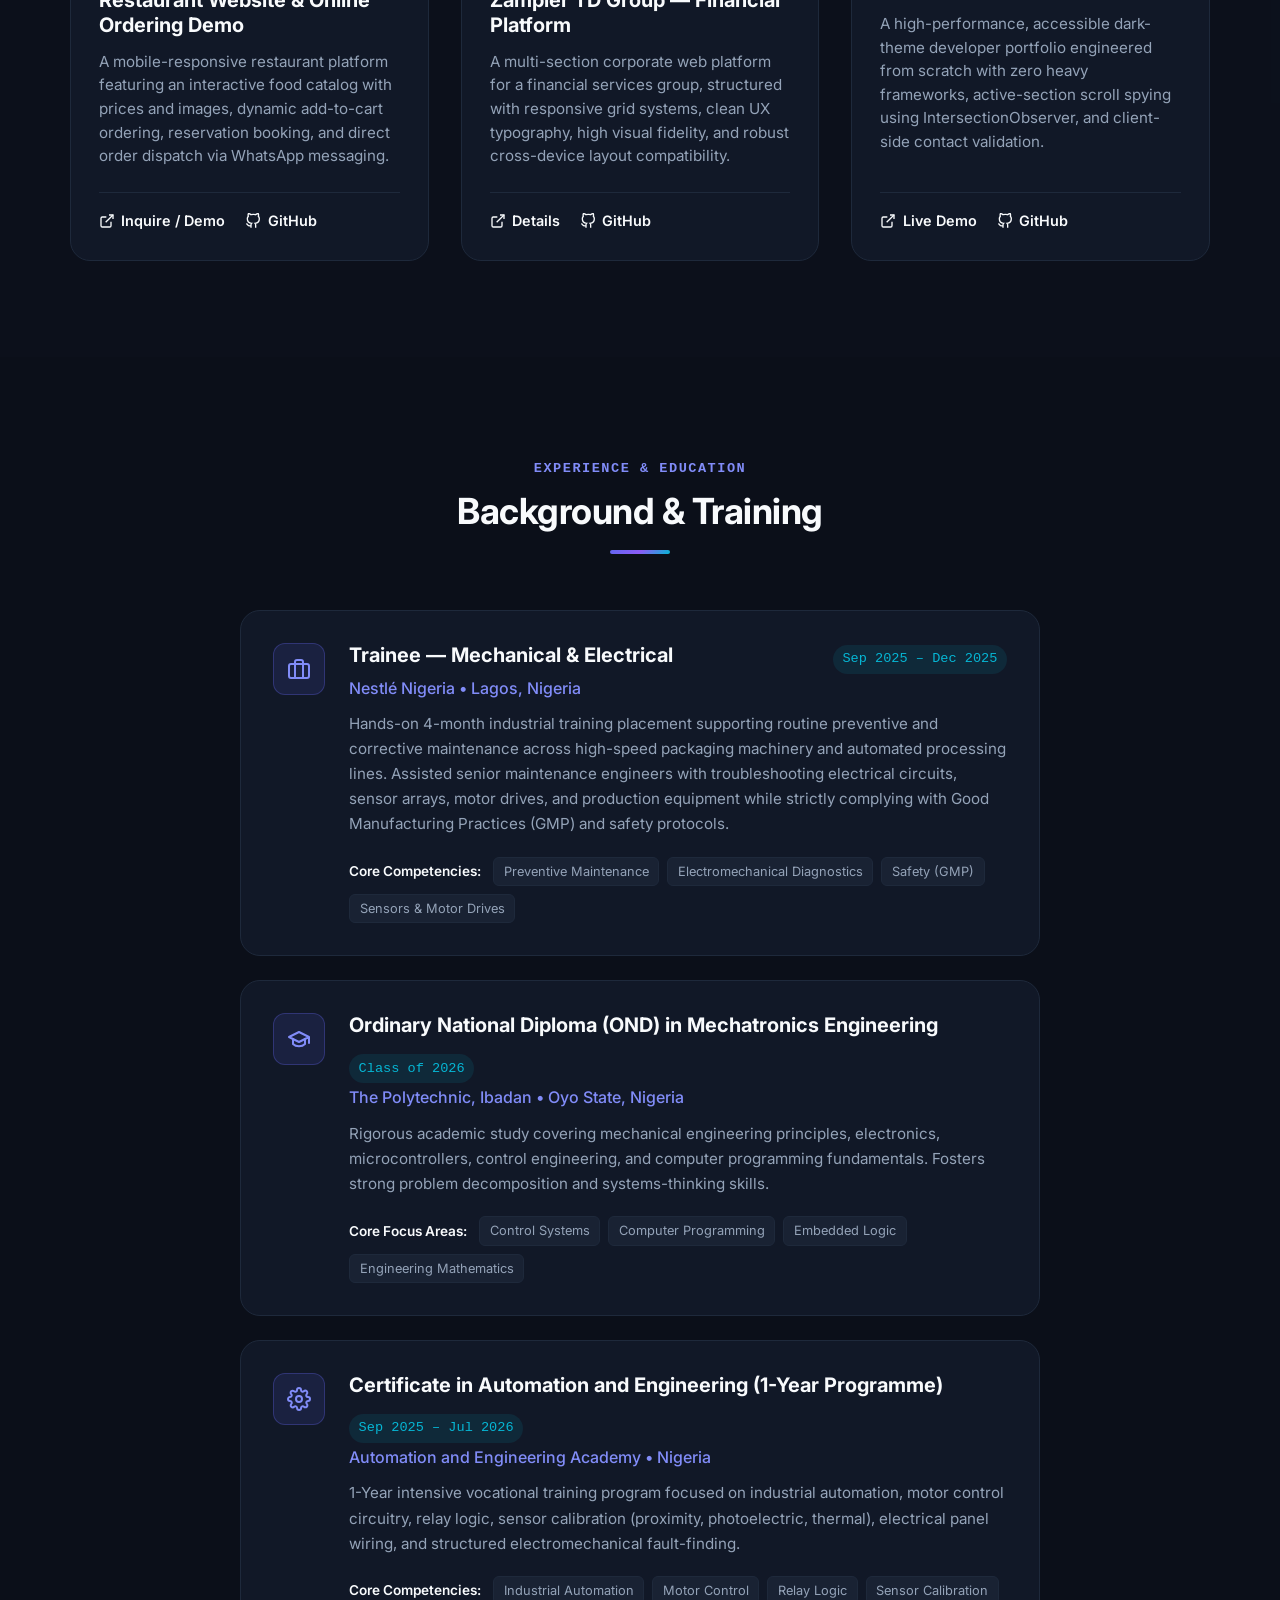
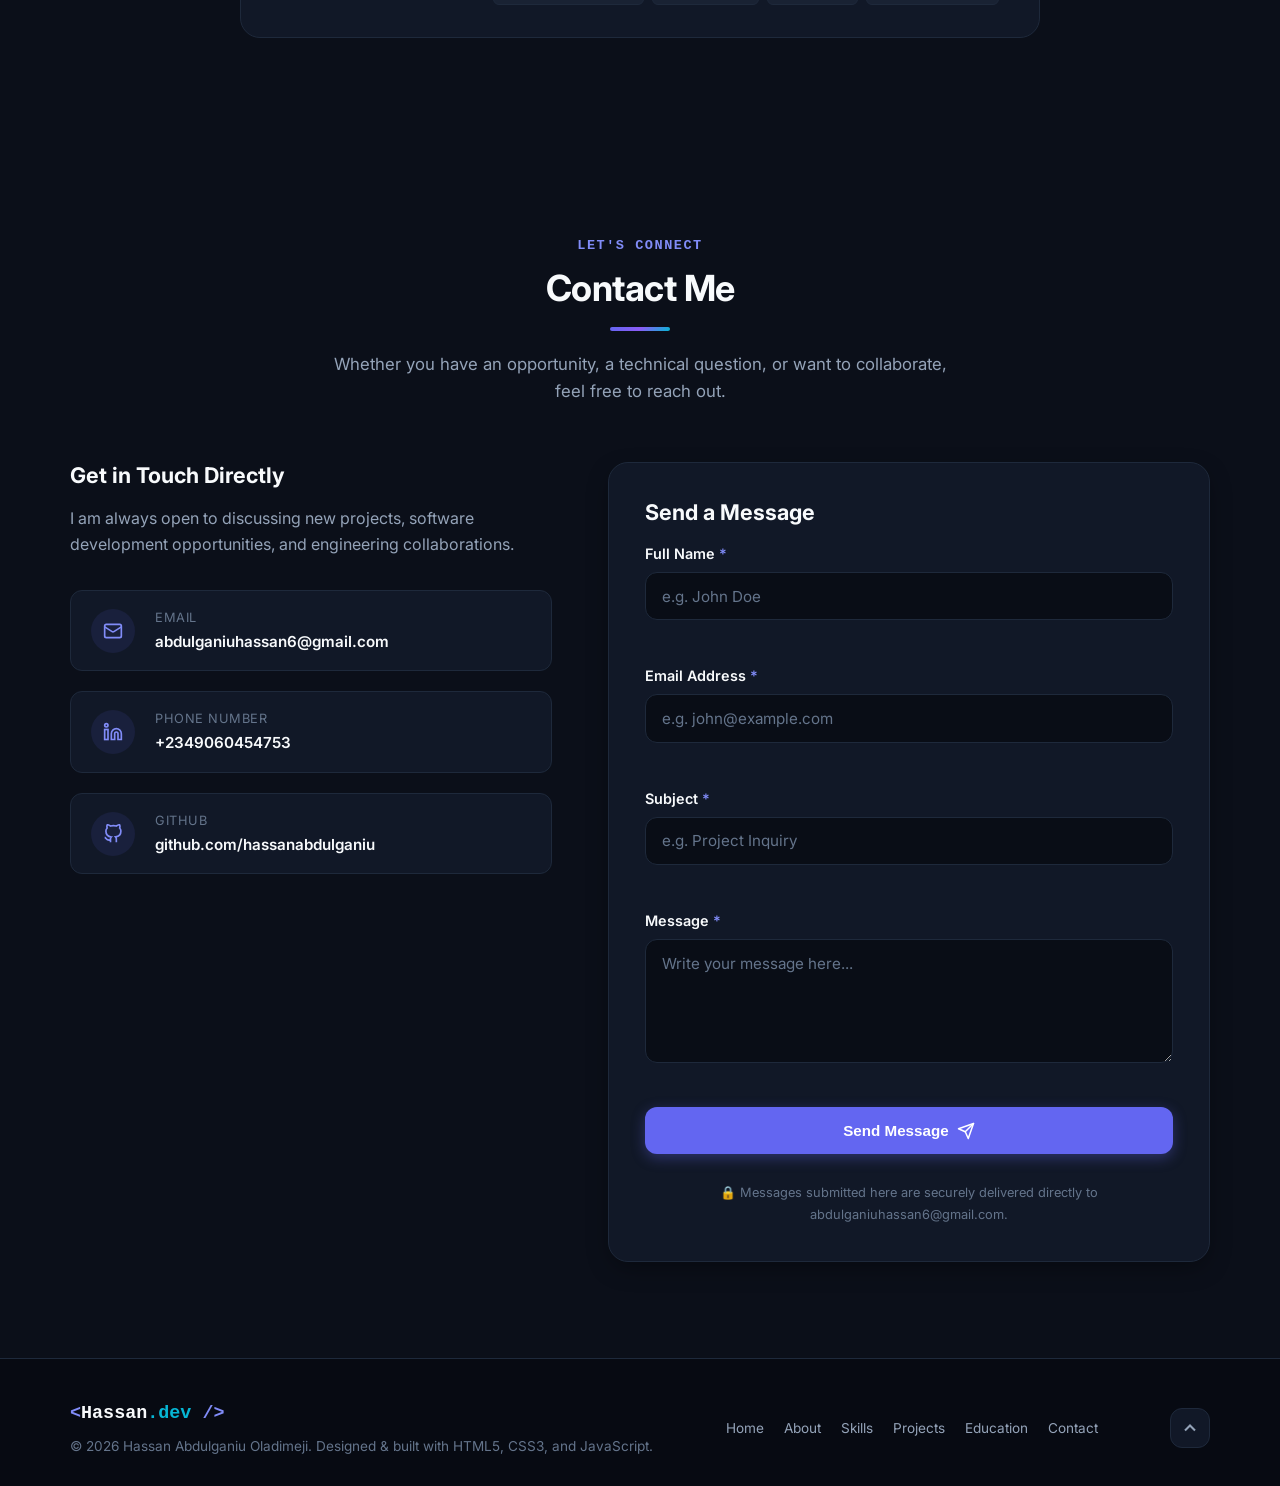
==== commit 85c52eb6: "Update portfolio with real projects, Nestle experience, education and cv.html" ====
--- a/index.html
+++ b/index.html
@@ -22,10 +22,6 @@
         y=l.getElementsByTagName(r)[0];y.parentNode.insertBefore(t,y);
     })(window, document, "clarity", "script", "zb271l19dk");
 </script>
-  
-  <!-- Vercel Web Analytics -->
-  <script>window.va=window.va||function(){(window.vaq=window.vaq||[]).push(arguments)};</script>
-  <script defer src="/_vercel/insights/script.js"></script>
 </head>
 <body>
 
--- a/css/style.css
+++ b/css/style.css
@@ -765,6 +765,9 @@
 .education-wrapper {
   max-width: 800px;
   margin: 0 auto;
+  display: flex;
+  flex-direction: column;
+  gap: 1.5rem;
 }
 
 .education-card {
